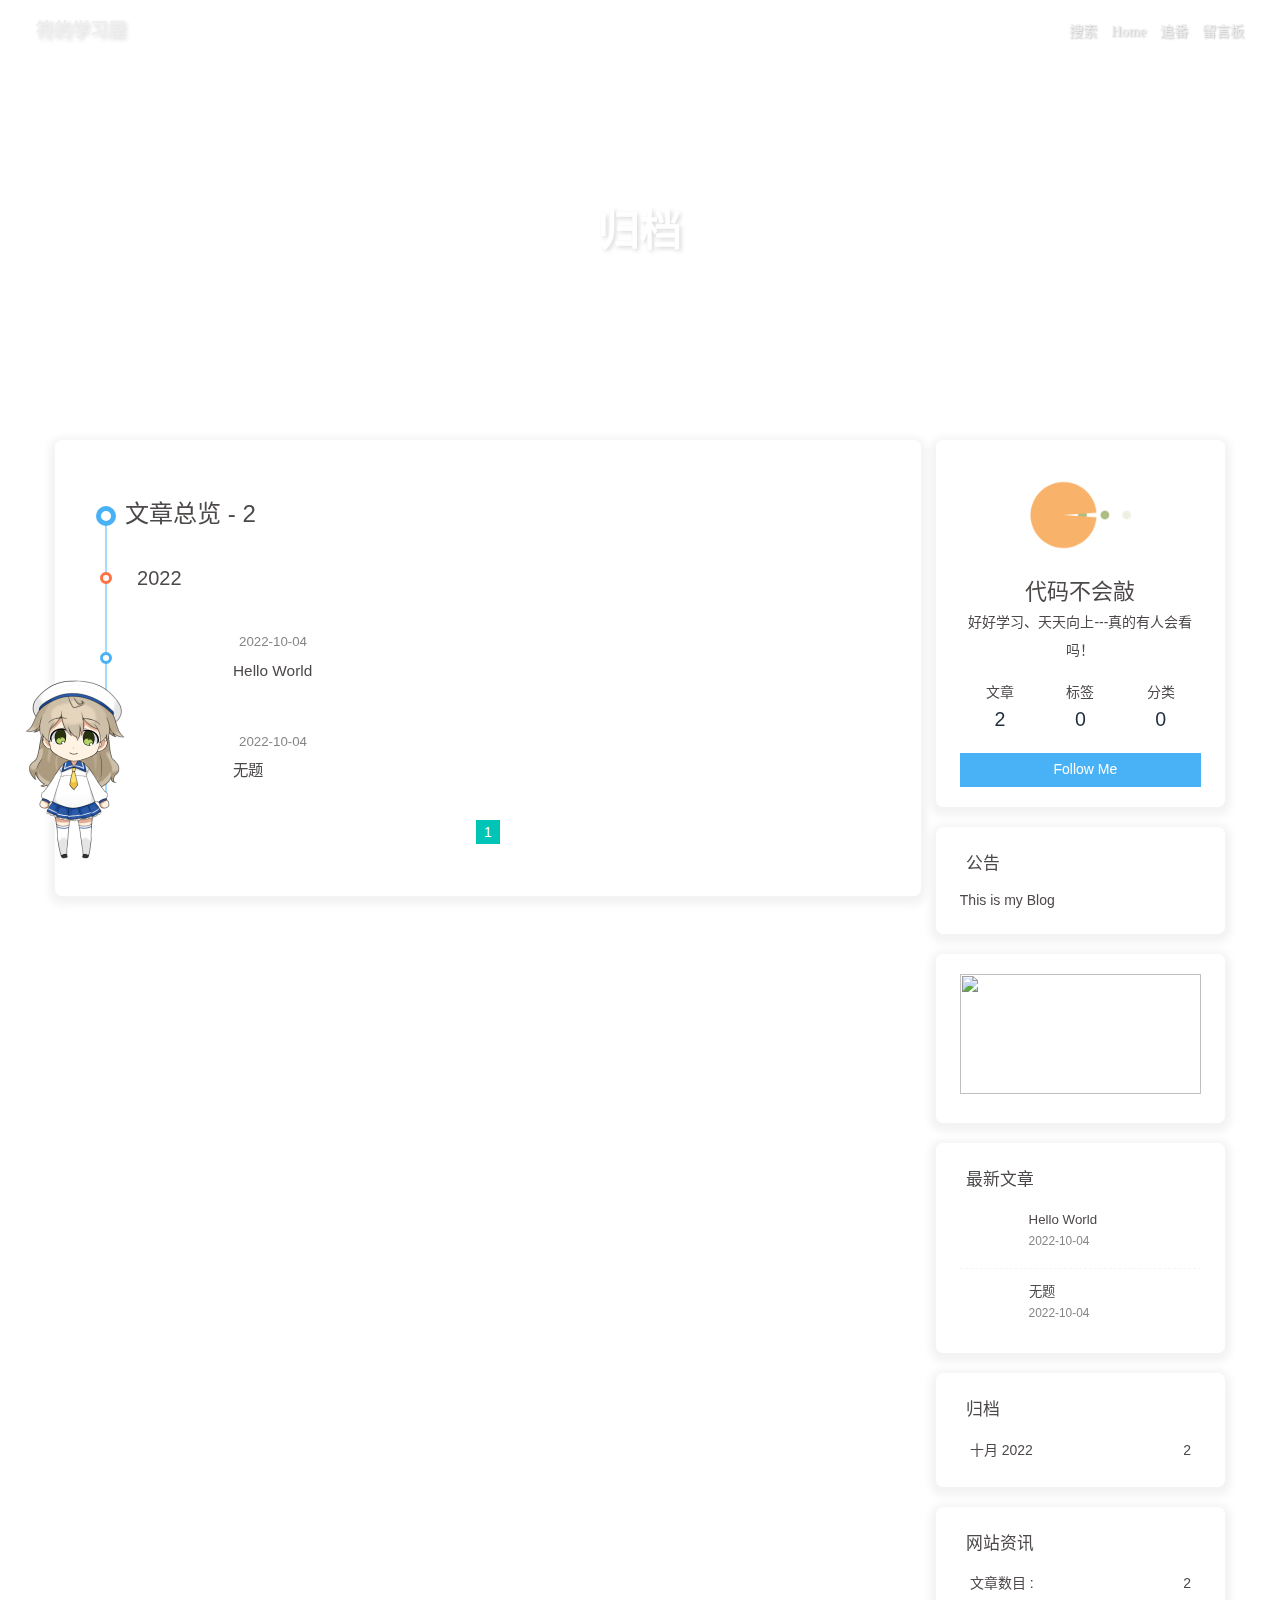
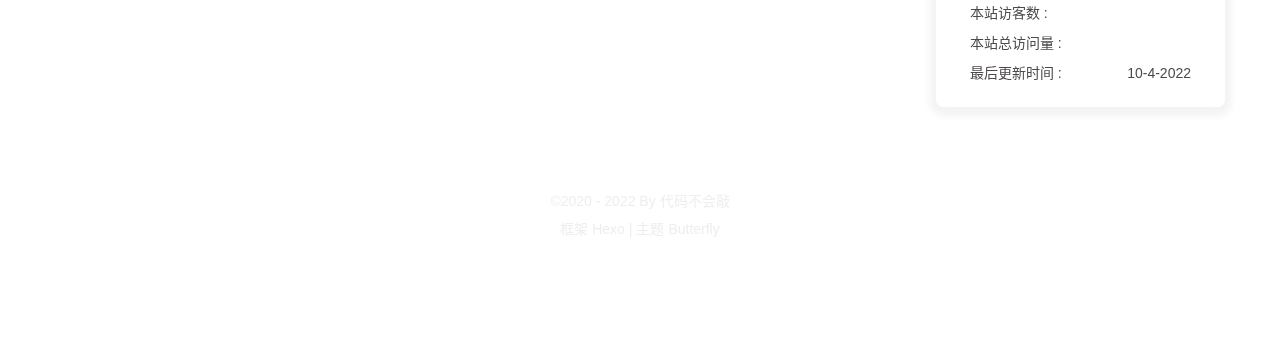
==== archives/index.html @ f59885c8 "提交 Updated By Github Actions" ====
<!DOCTYPE html><html lang="zh-CN" data-theme="light"><head><meta charset="UTF-8"><meta http-equiv="X-UA-Compatible" content="IE=edge"><meta name="viewport" content="width=device-width,initial-scale=1,maximum-scale=1,user-scalable=no"><title>归档 | 符的学习屋</title><meta name="keywords" content="代码不会敲,Blog,符的备份屋,博客,codenotKnock"><meta name="author" content="代码不会敲"><meta name="copyright" content="代码不会敲"><meta name="format-detection" content="telephone=no"><meta name="theme-color" content="#ffffff"><meta name="description" content="好好学习、天天向上---真的有人会看吗！"><meta property="og:type" content="website"><meta property="og:title" content="归档"><meta property="og:url" content="http://codenotknock.gitup.io/archives/index.html"><meta property="og:site_name" content="符的学习屋"><meta property="og:description" content="好好学习、天天向上---真的有人会看吗！"><meta property="og:locale" content="zh_CN"><meta property="og:image" content="https://i.loli.net/2021/02/24/5O1day2nriDzjSu.png"><meta property="article:author" content="代码不会敲"><meta property="article:tag" content="代码不会敲"><meta property="article:tag" content="Blog"><meta property="article:tag" content="符的备份屋"><meta property="article:tag" content="博客"><meta property="article:tag" content="codenotKnock"><meta name="twitter:card" content="summary"><meta name="twitter:image" content="https://i.loli.net/2021/02/24/5O1day2nriDzjSu.png"><link rel="shortcut icon" href="/img/favicon.png"><link rel="canonical" href="http://codenotknock.gitup.io/archives/"><link rel="preconnect" href="//cdn.jsdelivr.net"><link rel="preconnect" href="//busuanzi.ibruce.info"><link rel="manifest" href="/manifest.json"><meta name="msapplication-TileColor" content="#425aef"><link rel="apple-touch-icon" sizes="180x180" href="/img/siteicon/128.png"><link rel="icon" type="image/png" sizes="32x32" href="/img/siteicon/32.png"><link rel="icon" type="image/png" sizes="16x16" href="/img/siteicon/16.png"><link rel="mask-icon" href="/img/siteicon/128.png" color="#5bbad5"><link rel="stylesheet" href="/css/index.css"><link rel="stylesheet" href="https://cdn.jsdelivr.net/npm/@fortawesome/fontawesome-free/css/all.min.css" media="print" onload='this.media="all"'><link rel="stylesheet" href="https://cdn.jsdelivr.net/npm/@fancyapps/ui/dist/fancybox.min.css" media="print" onload='this.media="all"'><script>const GLOBAL_CONFIG = { 
  root: '/',
  algolia: undefined,
  localSearch: {"path":"/search.xml","preload":false,"languages":{"hits_empty":"找不到您查询的内容：${query}"}},
  translate: undefined,
  noticeOutdate: undefined,
  highlight: {"plugin":"highlighjs","highlightCopy":true,"highlightLang":true,"highlightHeightLimit":false},
  copy: {
    success: '复制成功',
    error: '复制错误',
    noSupport: '浏览器不支持'
  },
  relativeDate: {
    homepage: false,
    post: false
  },
  runtime: '',
  date_suffix: {
    just: '刚刚',
    min: '分钟前',
    hour: '小时前',
    day: '天前',
    month: '个月前'
  },
  copyright: undefined,
  lightbox: 'fancybox',
  Snackbar: undefined,
  source: {
    justifiedGallery: {
      js: 'https://cdn.jsdelivr.net/npm/flickr-justified-gallery/dist/fjGallery.min.js',
      css: 'https://cdn.jsdelivr.net/npm/flickr-justified-gallery/dist/fjGallery.min.css'
    }
  },
  isPhotoFigcaption: false,
  islazyload: false,
  isAnchor: false
}</script><script id="config-diff">var GLOBAL_CONFIG_SITE={title:"归档",isPost:!1,isHome:!1,isHighlightShrink:!1,isToc:!1,postUpdate:"2022-10-04 17:17:30"}</script><noscript><style>#nav{opacity:1}.justified-gallery img{opacity:1}#post-meta time,#recent-posts time{display:inline!important}</style></noscript><script>(win=>{
    win.saveToLocal = {
      set: function setWithExpiry(key, value, ttl) {
        if (ttl === 0) return
        const now = new Date()
        const expiryDay = ttl * 86400000
        const item = {
          value: value,
          expiry: now.getTime() + expiryDay,
        }
        localStorage.setItem(key, JSON.stringify(item))
      },

      get: function getWithExpiry(key) {
        const itemStr = localStorage.getItem(key)

        if (!itemStr) {
          return undefined
        }
        const item = JSON.parse(itemStr)
        const now = new Date()

        if (now.getTime() > item.expiry) {
          localStorage.removeItem(key)
          return undefined
        }
        return item.value
      }
    }
  
    win.getScript = url => new Promise((resolve, reject) => {
      const script = document.createElement('script')
      script.src = url
      script.async = true
      script.onerror = reject
      script.onload = script.onreadystatechange = function() {
        const loadState = this.readyState
        if (loadState && loadState !== 'loaded' && loadState !== 'complete') return
        script.onload = script.onreadystatechange = null
        resolve()
      }
      document.head.appendChild(script)
    })
  
      win.activateDarkMode = function () {
        document.documentElement.setAttribute('data-theme', 'dark')
        if (document.querySelector('meta[name="theme-color"]') !== null) {
          document.querySelector('meta[name="theme-color"]').setAttribute('content', '#0d0d0d')
        }
      }
      win.activateLightMode = function () {
        document.documentElement.setAttribute('data-theme', 'light')
        if (document.querySelector('meta[name="theme-color"]') !== null) {
          document.querySelector('meta[name="theme-color"]').setAttribute('content', '#ffffff')
        }
      }
      const t = saveToLocal.get('theme')
    
          if (t === 'dark') activateDarkMode()
          else if (t === 'light') activateLightMode()
        
      const asideStatus = saveToLocal.get('aside-status')
      if (asideStatus !== undefined) {
        if (asideStatus === 'hide') {
          document.documentElement.classList.add('hide-aside')
        } else {
          document.documentElement.classList.remove('hide-aside')
        }
      }
    
    const detectApple = () => {
      if(/iPad|iPhone|iPod|Macintosh/.test(navigator.userAgent)){
        document.documentElement.classList.add('apple')
      }
    }
    detectApple()
    })(window)</script><link rel="stylesheet" href="/css/custom.css" media="defer" onload='this.media="all"'><link rel="stylesheet" href="https://cdn.cbd.int/hexo-butterfly-clock-anzhiyu@1.1.6/lib/clock.min.css"><link rel="stylesheet" href="https://npm.elemecdn.com/anzhiyu-blog@2.0.4/css/runtime/runtime.min.css" media="print" onload='this.media="all"'><link rel="stylesheet" href="https://cdn.cbd.int/hexo-butterfly-wowjs/lib/animate.min.css" media="print" onload='this.media="screen"'><link rel="stylesheet" href="https://cdn.cbd.int/hexo-butterfly-tag-plugins-plus@latest/lib/assets/font-awesome-animation.min.css" media="defer" onload='this.media="all"'><link rel="stylesheet" href="https://cdn.cbd.int/hexo-butterfly-tag-plugins-plus@latest/lib/tag_plugins.css" media="defer" onload='this.media="all"'><script src="https://cdn.cbd.int/hexo-butterfly-tag-plugins-plus@latest/lib/assets/carousel-touch.js"></script><meta name="generator" content="Hexo 6.3.0"><link rel="alternate" href="/atom.xml" title="符的学习屋" type="application/atom+xml"></head><body><div id="web_bg"></div><div id="sidebar"><div id="menu-mask"></div><div id="sidebar-menus"><div class="avatar-img is-center"><img src="https://i.loli.net/2021/02/24/5O1day2nriDzjSu.png" onerror='onerror=null,src="/img/friend_404.gif"' alt="avatar"></div><div class="sidebar-site-data site-data is-center"><a href="/archives/"><div class="headline">文章</div><div class="length-num">2</div></a><a href="/tags/"><div class="headline">标签</div><div class="length-num">0</div></a><a href="/categories/"><div class="headline">分类</div><div class="length-num">0</div></a></div><hr><div class="menus_items"><div class="menus_item"><a class="site-page" href="/"><i class="fa-fw fas fa-home"></i> <span>Home</span></a></div><div class="menus_item"><a class="site-page" href="/bangumis/"><i class="fa-fw"></i> <span>追番</span></a></div><div class="menus_item"><a class="site-page" href="/comments/"><i class="fa-fw fas fa-envelope"></i> <span>留言板</span></a></div></div></div></div><div class="page" id="body-wrap"><header class="not-home-page" id="page-header"><nav id="nav"><span id="blog_name"><a id="site-name" href="/">符的学习屋</a></span><div id="menus"><div id="search-button"><a class="site-page social-icon search"><i class="fas fa-search fa-fw"></i> <span>搜索</span></a></div><div class="menus_items"><div class="menus_item"><a class="site-page" href="/"><i class="fa-fw fas fa-home"></i> <span>Home</span></a></div><div class="menus_item"><a class="site-page" href="/bangumis/"><i class="fa-fw"></i> <span>追番</span></a></div><div class="menus_item"><a class="site-page" href="/comments/"><i class="fa-fw fas fa-envelope"></i> <span>留言板</span></a></div></div><div id="toggle-menu"><a class="site-page"><i class="fas fa-bars fa-fw"></i></a></div></div></nav><div id="page-site-info"><h1 id="site-title">归档</h1></div></header><main class="layout" id="content-inner"><div id="archive"><div class="article-sort-title">文章总览 - 2</div><div class="article-sort"><div class="article-sort-item year">2022</div><div class="article-sort-item"><a class="article-sort-item-img" href="/posts/16107.html" title="Hello World"><img src="[data-uri]" alt="Hello World" onerror='this.onerror=null,this.src="/img/404.jpg"'></a><div class="article-sort-item-info"><div class="article-sort-item-time"><i class="far fa-calendar-alt"></i><time class="post-meta-date-created" datetime="2022-10-04T09:17:09.212Z" title="发表于 2022-10-04 17:17:09">2022-10-04</time></div><a class="article-sort-item-title" href="/posts/16107.html" title="Hello World">Hello World</a></div></div><div class="article-sort-item"><a class="article-sort-item-img" href="/posts/0.html" title="无题"><img src="[data-uri]" alt="无题" onerror='this.onerror=null,this.src="/img/404.jpg"'></a><div class="article-sort-item-info"><div class="article-sort-item-time"><i class="far fa-calendar-alt"></i><time class="post-meta-date-created" datetime="2022-10-04T09:17:09.212Z" title="发表于 2022-10-04 17:17:09">2022-10-04</time></div><a class="article-sort-item-title" href="/posts/0.html" title="无题">无题</a></div></div></div><nav id="pagination"><div class="pagination"><span class="page-number current">1</span></div></nav></div><div class="aside-content" id="aside-content"><div class="card-widget card-info"><div class="is-center"><div class="avatar-img"><img src="https://i.loli.net/2021/02/24/5O1day2nriDzjSu.png" onerror='this.onerror=null,this.src="/img/friend_404.gif"' alt="avatar"></div><div class="author-info__name">代码不会敲</div><div class="author-info__description">好好学习、天天向上---真的有人会看吗！</div></div><div class="card-info-data site-data is-center"><a href="/archives/"><div class="headline">文章</div><div class="length-num">2</div></a><a href="/tags/"><div class="headline">标签</div><div class="length-num">0</div></a><a href="/categories/"><div class="headline">分类</div><div class="length-num">0</div></a></div><a id="card-info-btn" target="_blank" rel="noopener" href="https://github.com/xxxxxx"><i class="fab fa-github"></i><span>Follow Me</span></a></div><div class="card-widget card-announcement"><div class="item-headline"><i class="fas fa-bullhorn fa-shake"></i><span>公告</span></div><div class="announcement_content">This is my Blog</div></div><div class="sticky_layout"><div class="card-widget card-recent-post"><div class="item-headline"><i class="fas fa-history"></i><span>最新文章</span></div><div class="aside-list"><div class="aside-list-item"><a class="thumbnail" href="/posts/16107.html" title="Hello World"><img src="[data-uri]" onerror='this.onerror=null,this.src="/img/404.jpg"' alt="Hello World"></a><div class="content"><a class="title" href="/posts/16107.html" title="Hello World">Hello World</a><time datetime="2022-10-04T09:17:09.212Z" title="发表于 2022-10-04 17:17:09">2022-10-04</time></div></div><div class="aside-list-item"><a class="thumbnail" href="/posts/0.html" title="无题"><img src="[data-uri]" onerror='this.onerror=null,this.src="/img/404.jpg"' alt="无题"></a><div class="content"><a class="title" href="/posts/0.html" title="无题">无题</a><time datetime="2022-10-04T09:17:09.212Z" title="发表于 2022-10-04 17:17:09">2022-10-04</time></div></div></div></div><div class="card-widget card-archives"><div class="item-headline"><i class="fas fa-archive"></i><span>归档</span></div><ul class="card-archive-list"><li class="card-archive-list-item"><a class="card-archive-list-link" href="/archives/2022/10/"><span class="card-archive-list-date">十月 2022</span><span class="card-archive-list-count">2</span></a></li></ul></div><div class="card-widget card-webinfo"><div class="item-headline"><i class="fas fa-chart-line"></i><span>网站资讯</span></div><div class="webinfo"><div class="webinfo-item"><div class="item-name">文章数目 :</div><div class="item-count">2</div></div><div class="webinfo-item"><div class="item-name">本站访客数 :</div><div class="item-count" id="busuanzi_value_site_uv"><i class="fa-solid fa-spinner fa-spin"></i></div></div><div class="webinfo-item"><div class="item-name">本站总访问量 :</div><div class="item-count" id="busuanzi_value_site_pv"><i class="fa-solid fa-spinner fa-spin"></i></div></div><div class="webinfo-item"><div class="item-name">最后更新时间 :</div><div class="item-count" id="last-push-date" data-lastpushdate="2022-10-04T09:17:30.891Z"><i class="fa-solid fa-spinner fa-spin"></i></div></div></div></div></div></div></main><footer id="footer"><div id="footer-wrap"><div class="copyright">&copy;2020 - 2022 By 代码不会敲</div><div class="framework-info"><span>框架</span> <a target="_blank" rel="noopener" href="https://hexo.io">Hexo</a><span class="footer-separator">|</span><span>主题</span> <a target="_blank" rel="noopener" href="https://github.com/jerryc127/hexo-theme-butterfly">Butterfly</a></div></div></footer></div><div id="rightside"><div id="rightside-config-hide"><button id="darkmode" type="button" title="浅色和深色模式转换"><i class="fas fa-adjust"></i></button><button id="hide-aside-btn" type="button" title="单栏和双栏切换"><i class="fas fa-arrows-alt-h"></i></button></div><div id="rightside-config-show"><button id="rightside_config" type="button" title="设置"><i class="fas fa-cog fa-spin"></i></button><button id="go-up" type="button" title="回到顶部"><i class="fas fa-arrow-up"></i></button></div></div><div id="local-search"><div class="search-dialog"><nav class="search-nav"><span class="search-dialog-title">搜索</span><span id="loading-status"></span><button class="search-close-button"><i class="fas fa-times"></i></button></nav><div class="is-center" id="loading-database"><i class="fas fa-spinner fa-pulse"></i> <span>数据库加载中</span></div><div class="search-wrap"><div id="local-search-input"><div class="local-search-box"><input class="local-search-box--input" placeholder="搜索文章" type="text"></div></div><hr><div id="local-search-results"></div></div></div><div id="search-mask"></div></div><div><script src="/js/utils.js"></script><script src="/js/main.js"></script><script src="https://cdn.jsdelivr.net/npm/@fancyapps/ui/dist/fancybox.umd.min.js"></script><script src="/js/search/local-search.js"></script><div class="js-pjax"></div><div class="aplayer no-destroy" data-id="1708664797" data-server="tencent" data-type="playlist" data-order="list" data-fixed="true" data-preload="auto" data-autoplay="false" data-mutex="true"></div><link rel="stylesheet" href="https://cdn.jsdelivr.net/npm/aplayer/dist/APlayer.min.css" media="print" onload='this.media="all"'><script src="https://cdn.jsdelivr.net/npm/aplayer/dist/APlayer.min.js"></script><script src="https://cdn.jsdelivr.net/npm/butterfly-extsrc/metingjs/dist/Meting.min.js"></script><div class="app-refresh" id="app-refresh" style="position:fixed;top:-2.2rem;left:0;right:0;z-index:99999;padding:0 1rem;font-size:15px;height:2.2rem;transition:all .3s ease"><div class="app-refresh-wrap" style="display:flex;color:#fff;height:100%;align-items:center;justify-content:center"><label>✨ 有新文章啦！ 👉</label><a href="javascript:void(0)" onclick="location.reload()"><span style="color:#fff;text-decoration:underline;cursor:pointer">🍗点击食用🍔</span></a></div></div><script>if ('serviceWorker' in navigator) {
if (navigator.serviceWorker.controller) {
navigator.serviceWorker.addEventListener('controllerchange', function() {
showNotification()
})
}
window.addEventListener('load', function() {
navigator.serviceWorker.register('/sw.js')
})
}
function showNotification() {
if (GLOBAL_CONFIG.Snackbar) {
var snackbarBg =
document.documentElement.getAttribute('data-theme') === 'light' ?
GLOBAL_CONFIG.Snackbar.bgLight :
GLOBAL_CONFIG.Snackbar.bgDark
var snackbarPos = GLOBAL_CONFIG.Snackbar.position
Snackbar.show({
text: '✨ 有新文章啦！ 👉',
backgroundColor: snackbarBg,
duration: 500000,
pos: snackbarPos,
actionText: '🍗点击食用🍔',
actionTextColor: '#fff',
onActionClick: function(e) {
location.reload()
},
})
} else {
var showBg =
document.documentElement.getAttribute('data-theme') === 'light' ?
'#425aef' :
'#1f1f1f'
var cssText = `top: 0; background: ${showBg};`
document.getElementById('app-refresh').style.cssText = cssText
}
}</script><script async data-pjax src="//busuanzi.ibruce.info/busuanzi/2.3/busuanzi.pure.mini.js"></script></div><script data-pjax>function butterfly_clock_anzhiyu_injector_config(){var e=document.getElementsByClassName("sticky_layout")[0];console.log("已挂载butterfly_clock_anzhiyu"),e&&e.insertAdjacentHTML("afterbegin",'<div class="card-widget card-clock"><div class="card-glass"><div class="card-background"><div class="card-content"><div id="hexo_electric_clock"><img class="entered loading" id="card-clock-loading" src="https://cdn.cbd.int/hexo-butterfly-clock-anzhiyu@1.1.6/lib/loading.gif" style="height: 120px; width: 100%;" data-ll-status="loading"/></div></div></div></div></div>')}for(var elist="null".split(","),cpage=location.pathname,epage="all",qweather_key="b16a1fa0e63c46a4b8f28abfb06ae3fe",gaud_map_key="e2b04289e870b005374ee030148d64fd&s=rsv3",baidu_ak_key="undefined",flag=0,clock_rectangle="112.6534116,27.96920845",clock_default_rectangle_enable="true",i=0;i<elist.length;i++)cpage.includes(elist[i])&&flag++;"all"===epage&&0==flag?butterfly_clock_anzhiyu_injector_config():epage===cpage&&butterfly_clock_anzhiyu_injector_config()</script><script src="https://widget.qweather.net/simple/static/js/he-simple-common.js?v=2.0"></script><script data-pjax src="https://cdn.cbd.int/hexo-butterfly-clock-anzhiyu@1.1.6/lib/clock.min.js"></script><script data-pjax>function butterfly_footer_beautify_injector_config(){var t=document.getElementById("footer-wrap");console.log("已挂载butterfly_footer_beautify"),t.insertAdjacentHTML("beforeend",'<div id="workboard"></div><p id="ghbdages"><a class="github-badge" target="_blank" href="https://hexo.io/" style="margin-inline:5px" data-title="博客框架为Hexo_v5.4.0" title=""><img src="https://img.shields.io/badge/Frame-Hexo-blue?style=flat&amp;logo=hexo" alt=""/></a><a class="github-badge" target="_blank" href="https://butterfly.js.org/" style="margin-inline:5px" data-title="主题版本Butterfly_v4.2.2" title=""><img src="https://img.shields.io/badge/Theme-Butterfly-6513df?style=flat&amp;logo=bitdefender" alt=""/></a><a class="github-badge" target="_blank" href="https://www.jsdelivr.com/" style="margin-inline:5px" data-title="本站使用JsDelivr为静态资源提供CDN加速" title=""><img src="https://img.shields.io/badge/CDN-jsDelivr-orange?style=flat&amp;logo=jsDelivr" alt=""/></a><a class="github-badge" target="_blank" href="https://beian.miit.gov.cn/#/Integrated/index" style="margin-inline:5px" data-title="本站已在湘进行备案" title=""><img src="https://img.shields.io/badge/湘ICP备-2022004213号-e1d492?style=flat&amp;logo=[data-uri]" alt=""/></a><a class="github-badge" target="_blank" href="https://github.com/" style="margin-inline:5px" data-title="本站项目由Github托管" title=""><img src="https://img.shields.io/badge/Source-Github-d021d6?style=flat&amp;logo=GitHub" alt=""/></a><a class="github-badge" target="_blank" href="http://creativecommons.org/licenses/by-nc-sa/4.0/" style="margin-inline:5px" data-title="本站采用知识共享署名-非商业性使用-相同方式共享4.0国际许可协议进行许可" title=""><img src="https://img.shields.io/badge/Copyright-BY--NC--SA%204.0-d42328?style=flat&amp;logo=Claris" alt=""/></a></p>')}for(var elist="null".split(","),cpage=location.pathname,epage="all",flag=0,i=0;i<elist.length;i++)cpage.includes(elist[i])&&flag++;"all"===epage&&0==flag?butterfly_footer_beautify_injector_config():epage===cpage&&butterfly_footer_beautify_injector_config()</script><script async src="https://npm.elemecdn.com/anzhiyu-blog@2.0.4/js/runtime/runtime.min.js"></script><div class="js-pjax"><script async>for(var arr=document.getElementsByClassName("recent-post-item"),i=0;i<arr.length;i++)arr[i].classList.add("wow"),arr[i].classList.add("animate__zoomIn"),arr[i].setAttribute("data-wow-duration","1.5s"),arr[i].setAttribute("data-wow-delay","200ms"),arr[i].setAttribute("data-wow-offset","30"),arr[i].setAttribute("data-wow-iteration","1")</script><script async>for(var arr=document.getElementsByClassName("card-widget"),i=0;i<arr.length;i++)arr[i].classList.add("wow"),arr[i].classList.add("animate__zoomIn"),arr[i].setAttribute("data-wow-duration",""),arr[i].setAttribute("data-wow-delay","200ms"),arr[i].setAttribute("data-wow-offset",""),arr[i].setAttribute("data-wow-iteration","")</script><script async>for(var arr=document.getElementsByClassName("flink-list-card"),i=0;i<arr.length;i++)arr[i].classList.add("wow"),arr[i].classList.add("animate__flipInY"),arr[i].setAttribute("data-wow-duration","3s"),arr[i].setAttribute("data-wow-delay",""),arr[i].setAttribute("data-wow-offset",""),arr[i].setAttribute("data-wow-iteration","")</script><script async>for(var arr=document.getElementsByClassName("flink-list-card"),i=0;i<arr.length;i++)arr[i].classList.add("wow"),arr[i].classList.add("animate__animated"),arr[i].setAttribute("data-wow-duration","3s"),arr[i].setAttribute("data-wow-delay",""),arr[i].setAttribute("data-wow-offset",""),arr[i].setAttribute("data-wow-iteration","")</script><script async>for(var arr=document.getElementsByClassName("article-sort-item"),i=0;i<arr.length;i++)arr[i].classList.add("wow"),arr[i].classList.add("animate__slideInRight"),arr[i].setAttribute("data-wow-duration","1.5s"),arr[i].setAttribute("data-wow-delay",""),arr[i].setAttribute("data-wow-offset",""),arr[i].setAttribute("data-wow-iteration","")</script><script async>for(var arr=document.getElementsByClassName("site-card"),i=0;i<arr.length;i++)arr[i].classList.add("wow"),arr[i].classList.add("animate__flipInY"),arr[i].setAttribute("data-wow-duration","3s"),arr[i].setAttribute("data-wow-delay",""),arr[i].setAttribute("data-wow-offset",""),arr[i].setAttribute("data-wow-iteration","")</script><script async>for(var arr=document.getElementsByClassName("site-card"),i=0;i<arr.length;i++)arr[i].classList.add("wow"),arr[i].classList.add("animate__animated"),arr[i].setAttribute("data-wow-duration","3s"),arr[i].setAttribute("data-wow-delay",""),arr[i].setAttribute("data-wow-offset",""),arr[i].setAttribute("data-wow-iteration","")</script></div><script defer src="https://cdn.cbd.int/hexo-butterfly-wowjs/lib/wow.min.js"></script><script defer src="https://cdn.cbd.int/hexo-butterfly-wowjs/lib/wow_init.js"></script><script async src="/js/ali_font.js"></script><script src="/live2dw/lib/L2Dwidget.min.js?094cbace49a39548bed64abff5988b05"></script><script>L2Dwidget.init({tagMode:!1,debug:!1,model:{jsonPath:"/live2dw/assets/koharu.model.json"},display:{position:"left",width:150,height:300},mobile:{show:!1},log:!1,pluginJsPath:"lib/",pluginModelPath:"assets/",pluginRootPath:"live2dw/"})</script></body></html>
---- css/custom.css ----
@font-face{font-family:ZhuZiAYuanJWD;src:url(https://npm.elemecdn.com/anzhiyu-blog@1.1.6/fonts/ZhuZiAWan.woff2);font-display:swap;font-weight:lighter}div#menus{font-family:ZhuZiAYuanJWD}h1#site-title{font-family:ZhuZiAYuanJWD;font-size:3em!important}a.article-title,a.blog-slider__title,a.categoryBar-list-link,h1.post-title{font-family:ZhuZiAYuanJWD}.iconfont{font-family:iconfont!important;font-size:3em;font-style:normal;-webkit-font-smoothing:antialiased;-moz-osx-font-smoothing:grayscale}svg.icon{width:1em;height:1em;vertical-align:-.15em;fill:currentColor;overflow:hidden}.icon-zhongbiao::before{color:#f7c768}#article-container .bangumi-tab.bangumi-active{background:var(--anzhiyu-theme);color:var(--anzhiyu-ahoverbg);border-radius:10px}a.bangumi-tab:hover{text-decoration:none!important}.bangumi-button:hover{background:var(--anzhiyu-theme)!important;border-radius:10px!important;color:var(--anzhiyu-ahoverbg)!important}a.bangumi-button.bangumi-nextpage:hover{text-decoration:none!important}.bangumi-button{padding:5px 10px!important}a.bangumi-tab{padding:5px 10px!important}svg.icon.faa-tada{font-size:1.1em}.bangumi-info-item{border-right:1px solid #f2b94b}.bangumi-info-item span{color:#f2b94b}.bangumi-info-item em{color:#f2b94b}#uploadSource>svg{width:1.19em;height:1.5em}#page-header:not(.not-top-img):before{background-color:transparent!important}#recent-posts>.recent-post-item{background:rgba(255,255,255,.9)}#aside-content .card-widget{background:rgba(255,255,255,.9)}div#post{background:rgba(255,255,255,.9)}div#page{background:rgba(255,255,255,.9)}div#archive{background:rgba(255,255,255,.9)}div#tag{background:rgba(255,255,255,.9)}div#category{background:rgba(255,255,255,.9)}[data-theme=dark] #recent-posts>.recent-post-item{background:#121212}[data-theme=dark] .card-widget{background:#121212!important}[data-theme=dark] div#post{background:#121212!important}[data-theme=dark] div#tag{background:#121212!important}[data-theme=dark] div#archive{background:#121212!important}[data-theme=dark] div#page{background:#121212!important}[data-theme=dark] div#category{background:#121212!important}[data-theme=dark] div#category{background:0 0!important}#footer{background:0 0!important}#page-header{background:0 0!important}#rightside>div>button{border-radius:5px}::-webkit-scrollbar{width:10px;height:10px}::-webkit-scrollbar-thumb{background-color:#425aef;border-radius:2em}::-webkit-scrollbar-corner{background-color:transparent}::-moz-selection{color:#fff;background-color:#425aef}.aplayer.aplayer-fixed.aplayer-narrow .aplayer-body{left:-66px!important;transition:all .3s}.aplayer.aplayer-fixed.aplayer-narrow .aplayer-body:hover{left:0!important;transition:all .3s}.aplayer.aplayer-fixed{z-index:999999!important}.vwrap{box-shadow:2px 2px 5px #bbb;background:rgba(255,255,255,.3);border-radius:8px;padding:30px;margin:30px 0 30px 0}.vcard{box-shadow:2px 2px 5px #bbb;background:rgba(255,255,255,.3);border-radius:8px;padding:30px;margin:30px 0 0 0}body{cursor:url(/img/x1.cur),auto}[type=button]:not(:disabled),[type=reset]:not(:disabled),[type=submit]:not(:disabled),a,button:not(:disabled){cursor:url(/img/x2.cur),auto!important}#article-container a:hover{text-decoration:none!important}#article-container #hpp_talk p img{display:inline}#error-wrap{position:absolute;top:40%;right:0;left:0;margin:0 auto;padding:0 1rem;max-width:1000px;transform:translate(0,-50%)}#error-wrap .error-content{display:flex;flex-direction:row;justify-content:center;align-items:center;margin:0 1rem;height:18rem;border-radius:8px;background:var(--card-bg);box-shadow:var(--card-box-shadow);transition:all .3s}#error-wrap .error-content .error-img{box-flex:1;flex:1;height:100%;border-top-left-radius:8px;border-bottom-left-radius:8px;background-color:#425aef;background-position:center;background-size:cover}#error-wrap .error-content .error-info{box-flex:1;flex:1;padding:.5rem;text-align:center;font-size:14px;font-family:Titillium Web,'PingFang SC','Hiragino Sans GB','Microsoft JhengHei','Microsoft YaHei',sans-serif}#error-wrap .error-content .error-info .error_title{margin-top:-4rem;font-size:9em}#error-wrap .error-content .error-info .error_subtitle{margin-top:-3.5rem;word-break:break-word;font-size:1.6em}#error-wrap .error-content .error-info a{display:inline-block;margin-top:.5rem;padding:.3rem 1.5rem;background:var(--btn-bg);color:var(--btn-color)}#body-wrap.error .aside-list{display:flex;flex-direction:row;flex-wrap:nowrap;bottom:0;position:absolute;padding:1rem;width:100%;overflow:scroll}#body-wrap.error .aside-list .aside-list-group{display:flex;flex-direction:row;flex-wrap:nowrap;max-width:1200px;margin:0 auto}#body-wrap.error .aside-list .aside-list-item{padding:.5rem}#body-wrap.error .aside-list .aside-list-item img{width:100%;object-fit:cover;border-radius:12px}#body-wrap.error .aside-list .aside-list-item .thumbnail{overflow:hidden;width:230px;height:143px;background:var(--heo-card-bg);display:flex}#body-wrap.error .aside-list .aside-list-item .content .title{-webkit-line-clamp:2;overflow:hidden;display:-webkit-box;-webkit-box-orient:vertical;line-height:1.5;justify-content:center;align-items:flex-end;align-content:center;padding-top:.5rem;color:#fff}#body-wrap.error .aside-list .aside-list-item .content time{display:none}#article-container figure.highlight{border-radius:10px}
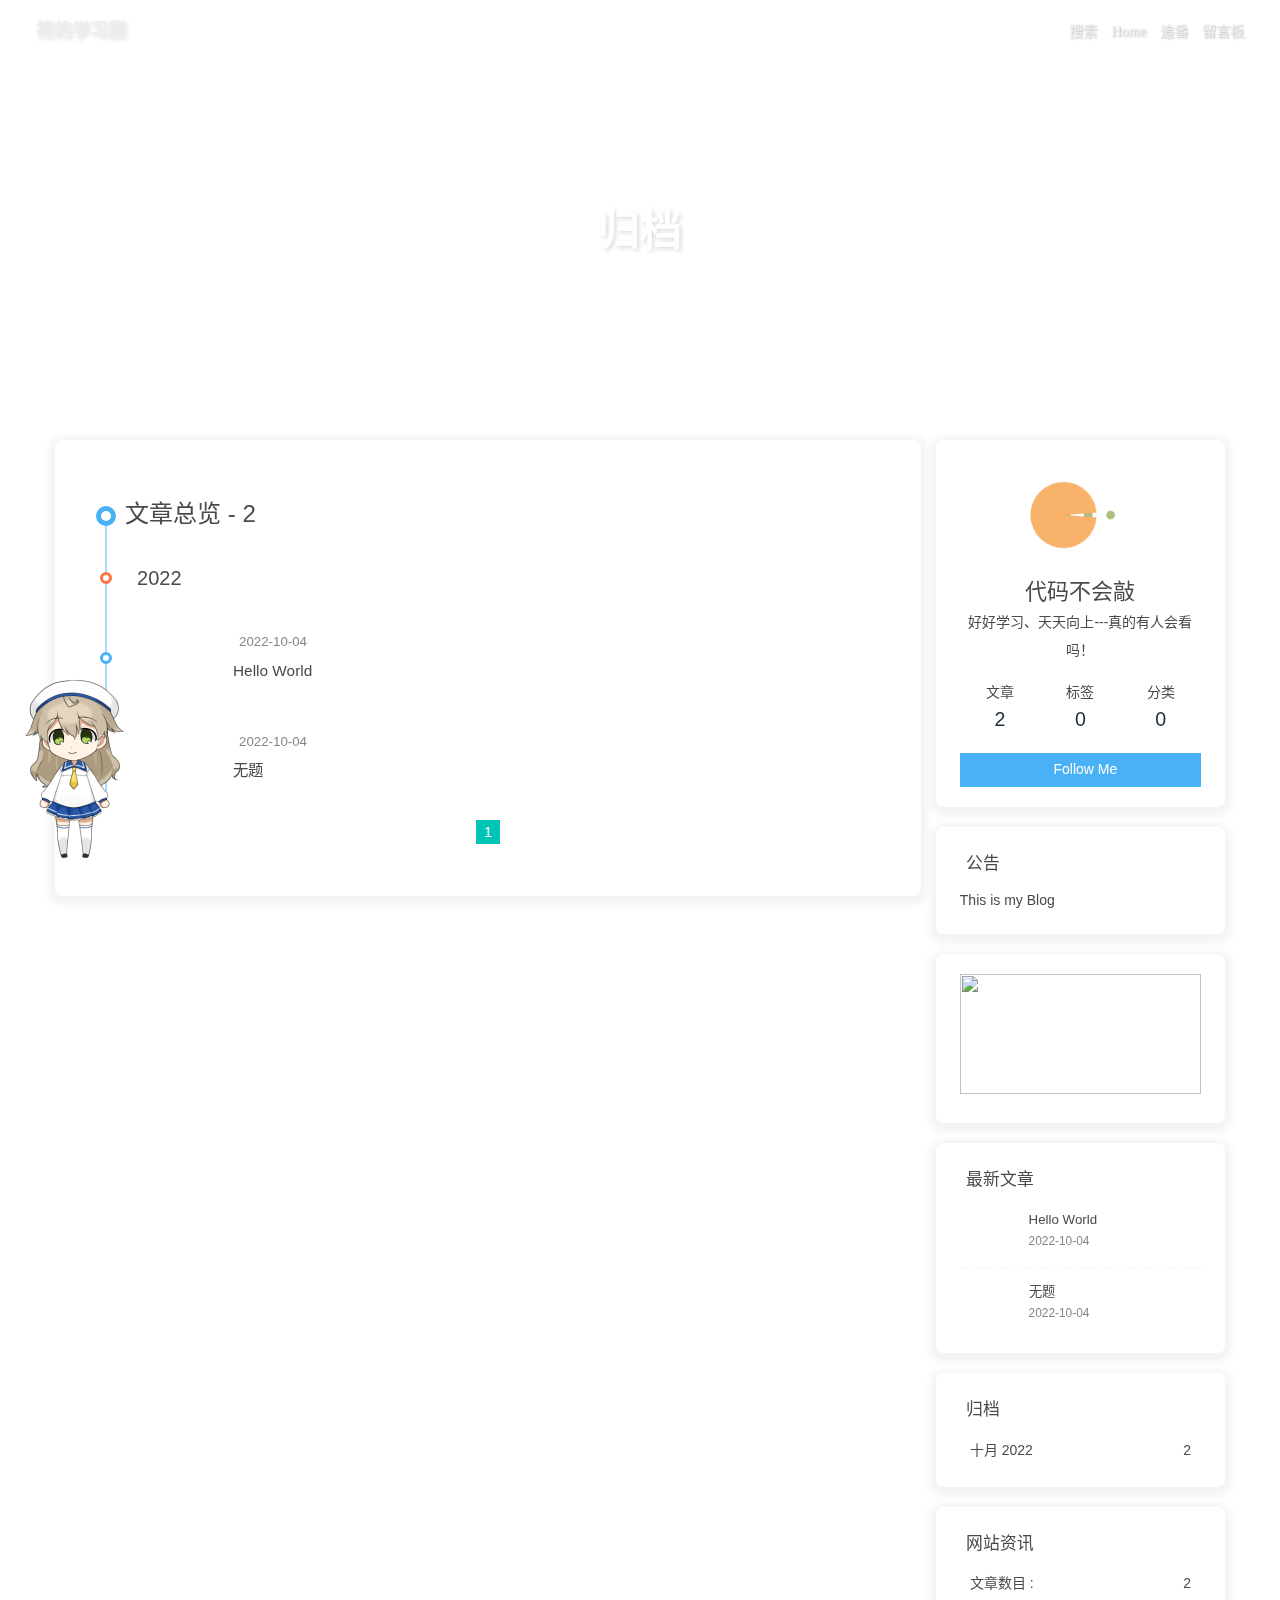
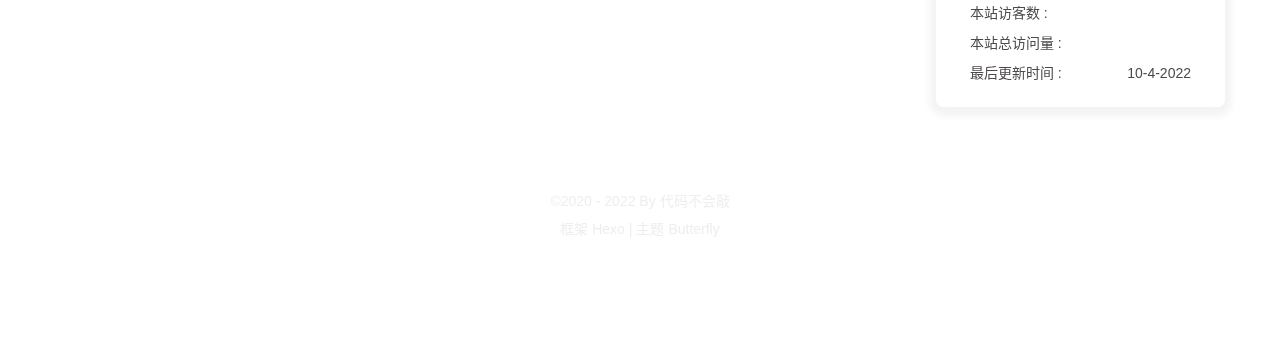
==== commit 002d405c: "test Updated By Github Actions" ====
--- a/archives/index.html
+++ b/archives/index.html
@@ -34,7 +34,7 @@
   isPhotoFigcaption: false,
   islazyload: false,
   isAnchor: false
-}</script><script id="config-diff">var GLOBAL_CONFIG_SITE={title:"归档",isPost:!1,isHome:!1,isHighlightShrink:!1,isToc:!1,postUpdate:"2022-10-04 17:17:30"}</script><noscript><style>#nav{opacity:1}.justified-gallery img{opacity:1}#post-meta time,#recent-posts time{display:inline!important}</style></noscript><script>(win=>{
+}</script><script id="config-diff">var GLOBAL_CONFIG_SITE={title:"归档",isPost:!1,isHome:!1,isHighlightShrink:!1,isToc:!1,postUpdate:"2022-10-04 17:24:50"}</script><noscript><style>#nav{opacity:1}.justified-gallery img{opacity:1}#post-meta time,#recent-posts time{display:inline!important}</style></noscript><script>(win=>{
     win.saveToLocal = {
       set: function setWithExpiry(key, value, ttl) {
         if (ttl === 0) return
@@ -110,7 +110,7 @@
       }
     }
     detectApple()
-    })(window)</script><link rel="stylesheet" href="/css/custom.css" media="defer" onload='this.media="all"'><link rel="stylesheet" href="https://cdn.cbd.int/hexo-butterfly-clock-anzhiyu@1.1.6/lib/clock.min.css"><link rel="stylesheet" href="https://npm.elemecdn.com/anzhiyu-blog@2.0.4/css/runtime/runtime.min.css" media="print" onload='this.media="all"'><link rel="stylesheet" href="https://cdn.cbd.int/hexo-butterfly-wowjs/lib/animate.min.css" media="print" onload='this.media="screen"'><link rel="stylesheet" href="https://cdn.cbd.int/hexo-butterfly-tag-plugins-plus@latest/lib/assets/font-awesome-animation.min.css" media="defer" onload='this.media="all"'><link rel="stylesheet" href="https://cdn.cbd.int/hexo-butterfly-tag-plugins-plus@latest/lib/tag_plugins.css" media="defer" onload='this.media="all"'><script src="https://cdn.cbd.int/hexo-butterfly-tag-plugins-plus@latest/lib/assets/carousel-touch.js"></script><meta name="generator" content="Hexo 6.3.0"><link rel="alternate" href="/atom.xml" title="符的学习屋" type="application/atom+xml"></head><body><div id="web_bg"></div><div id="sidebar"><div id="menu-mask"></div><div id="sidebar-menus"><div class="avatar-img is-center"><img src="https://i.loli.net/2021/02/24/5O1day2nriDzjSu.png" onerror='onerror=null,src="/img/friend_404.gif"' alt="avatar"></div><div class="sidebar-site-data site-data is-center"><a href="/archives/"><div class="headline">文章</div><div class="length-num">2</div></a><a href="/tags/"><div class="headline">标签</div><div class="length-num">0</div></a><a href="/categories/"><div class="headline">分类</div><div class="length-num">0</div></a></div><hr><div class="menus_items"><div class="menus_item"><a class="site-page" href="/"><i class="fa-fw fas fa-home"></i> <span>Home</span></a></div><div class="menus_item"><a class="site-page" href="/bangumis/"><i class="fa-fw"></i> <span>追番</span></a></div><div class="menus_item"><a class="site-page" href="/comments/"><i class="fa-fw fas fa-envelope"></i> <span>留言板</span></a></div></div></div></div><div class="page" id="body-wrap"><header class="not-home-page" id="page-header"><nav id="nav"><span id="blog_name"><a id="site-name" href="/">符的学习屋</a></span><div id="menus"><div id="search-button"><a class="site-page social-icon search"><i class="fas fa-search fa-fw"></i> <span>搜索</span></a></div><div class="menus_items"><div class="menus_item"><a class="site-page" href="/"><i class="fa-fw fas fa-home"></i> <span>Home</span></a></div><div class="menus_item"><a class="site-page" href="/bangumis/"><i class="fa-fw"></i> <span>追番</span></a></div><div class="menus_item"><a class="site-page" href="/comments/"><i class="fa-fw fas fa-envelope"></i> <span>留言板</span></a></div></div><div id="toggle-menu"><a class="site-page"><i class="fas fa-bars fa-fw"></i></a></div></div></nav><div id="page-site-info"><h1 id="site-title">归档</h1></div></header><main class="layout" id="content-inner"><div id="archive"><div class="article-sort-title">文章总览 - 2</div><div class="article-sort"><div class="article-sort-item year">2022</div><div class="article-sort-item"><a class="article-sort-item-img" href="/posts/16107.html" title="Hello World"><img src="[data-uri]" alt="Hello World" onerror='this.onerror=null,this.src="/img/404.jpg"'></a><div class="article-sort-item-info"><div class="article-sort-item-time"><i class="far fa-calendar-alt"></i><time class="post-meta-date-created" datetime="2022-10-04T09:17:09.212Z" title="发表于 2022-10-04 17:17:09">2022-10-04</time></div><a class="article-sort-item-title" href="/posts/16107.html" title="Hello World">Hello World</a></div></div><div class="article-sort-item"><a class="article-sort-item-img" href="/posts/0.html" title="无题"><img src="[data-uri]" alt="无题" onerror='this.onerror=null,this.src="/img/404.jpg"'></a><div class="article-sort-item-info"><div class="article-sort-item-time"><i class="far fa-calendar-alt"></i><time class="post-meta-date-created" datetime="2022-10-04T09:17:09.212Z" title="发表于 2022-10-04 17:17:09">2022-10-04</time></div><a class="article-sort-item-title" href="/posts/0.html" title="无题">无题</a></div></div></div><nav id="pagination"><div class="pagination"><span class="page-number current">1</span></div></nav></div><div class="aside-content" id="aside-content"><div class="card-widget card-info"><div class="is-center"><div class="avatar-img"><img src="https://i.loli.net/2021/02/24/5O1day2nriDzjSu.png" onerror='this.onerror=null,this.src="/img/friend_404.gif"' alt="avatar"></div><div class="author-info__name">代码不会敲</div><div class="author-info__description">好好学习、天天向上---真的有人会看吗！</div></div><div class="card-info-data site-data is-center"><a href="/archives/"><div class="headline">文章</div><div class="length-num">2</div></a><a href="/tags/"><div class="headline">标签</div><div class="length-num">0</div></a><a href="/categories/"><div class="headline">分类</div><div class="length-num">0</div></a></div><a id="card-info-btn" target="_blank" rel="noopener" href="https://github.com/xxxxxx"><i class="fab fa-github"></i><span>Follow Me</span></a></div><div class="card-widget card-announcement"><div class="item-headline"><i class="fas fa-bullhorn fa-shake"></i><span>公告</span></div><div class="announcement_content">This is my Blog</div></div><div class="sticky_layout"><div class="card-widget card-recent-post"><div class="item-headline"><i class="fas fa-history"></i><span>最新文章</span></div><div class="aside-list"><div class="aside-list-item"><a class="thumbnail" href="/posts/16107.html" title="Hello World"><img src="[data-uri]" onerror='this.onerror=null,this.src="/img/404.jpg"' alt="Hello World"></a><div class="content"><a class="title" href="/posts/16107.html" title="Hello World">Hello World</a><time datetime="2022-10-04T09:17:09.212Z" title="发表于 2022-10-04 17:17:09">2022-10-04</time></div></div><div class="aside-list-item"><a class="thumbnail" href="/posts/0.html" title="无题"><img src="[data-uri]" onerror='this.onerror=null,this.src="/img/404.jpg"' alt="无题"></a><div class="content"><a class="title" href="/posts/0.html" title="无题">无题</a><time datetime="2022-10-04T09:17:09.212Z" title="发表于 2022-10-04 17:17:09">2022-10-04</time></div></div></div></div><div class="card-widget card-archives"><div class="item-headline"><i class="fas fa-archive"></i><span>归档</span></div><ul class="card-archive-list"><li class="card-archive-list-item"><a class="card-archive-list-link" href="/archives/2022/10/"><span class="card-archive-list-date">十月 2022</span><span class="card-archive-list-count">2</span></a></li></ul></div><div class="card-widget card-webinfo"><div class="item-headline"><i class="fas fa-chart-line"></i><span>网站资讯</span></div><div class="webinfo"><div class="webinfo-item"><div class="item-name">文章数目 :</div><div class="item-count">2</div></div><div class="webinfo-item"><div class="item-name">本站访客数 :</div><div class="item-count" id="busuanzi_value_site_uv"><i class="fa-solid fa-spinner fa-spin"></i></div></div><div class="webinfo-item"><div class="item-name">本站总访问量 :</div><div class="item-count" id="busuanzi_value_site_pv"><i class="fa-solid fa-spinner fa-spin"></i></div></div><div class="webinfo-item"><div class="item-name">最后更新时间 :</div><div class="item-count" id="last-push-date" data-lastpushdate="2022-10-04T09:17:30.891Z"><i class="fa-solid fa-spinner fa-spin"></i></div></div></div></div></div></div></main><footer id="footer"><div id="footer-wrap"><div class="copyright">&copy;2020 - 2022 By 代码不会敲</div><div class="framework-info"><span>框架</span> <a target="_blank" rel="noopener" href="https://hexo.io">Hexo</a><span class="footer-separator">|</span><span>主题</span> <a target="_blank" rel="noopener" href="https://github.com/jerryc127/hexo-theme-butterfly">Butterfly</a></div></div></footer></div><div id="rightside"><div id="rightside-config-hide"><button id="darkmode" type="button" title="浅色和深色模式转换"><i class="fas fa-adjust"></i></button><button id="hide-aside-btn" type="button" title="单栏和双栏切换"><i class="fas fa-arrows-alt-h"></i></button></div><div id="rightside-config-show"><button id="rightside_config" type="button" title="设置"><i class="fas fa-cog fa-spin"></i></button><button id="go-up" type="button" title="回到顶部"><i class="fas fa-arrow-up"></i></button></div></div><div id="local-search"><div class="search-dialog"><nav class="search-nav"><span class="search-dialog-title">搜索</span><span id="loading-status"></span><button class="search-close-button"><i class="fas fa-times"></i></button></nav><div class="is-center" id="loading-database"><i class="fas fa-spinner fa-pulse"></i> <span>数据库加载中</span></div><div class="search-wrap"><div id="local-search-input"><div class="local-search-box"><input class="local-search-box--input" placeholder="搜索文章" type="text"></div></div><hr><div id="local-search-results"></div></div></div><div id="search-mask"></div></div><div><script src="/js/utils.js"></script><script src="/js/main.js"></script><script src="https://cdn.jsdelivr.net/npm/@fancyapps/ui/dist/fancybox.umd.min.js"></script><script src="/js/search/local-search.js"></script><div class="js-pjax"></div><div class="aplayer no-destroy" data-id="1708664797" data-server="tencent" data-type="playlist" data-order="list" data-fixed="true" data-preload="auto" data-autoplay="false" data-mutex="true"></div><link rel="stylesheet" href="https://cdn.jsdelivr.net/npm/aplayer/dist/APlayer.min.css" media="print" onload='this.media="all"'><script src="https://cdn.jsdelivr.net/npm/aplayer/dist/APlayer.min.js"></script><script src="https://cdn.jsdelivr.net/npm/butterfly-extsrc/metingjs/dist/Meting.min.js"></script><div class="app-refresh" id="app-refresh" style="position:fixed;top:-2.2rem;left:0;right:0;z-index:99999;padding:0 1rem;font-size:15px;height:2.2rem;transition:all .3s ease"><div class="app-refresh-wrap" style="display:flex;color:#fff;height:100%;align-items:center;justify-content:center"><label>✨ 有新文章啦！ 👉</label><a href="javascript:void(0)" onclick="location.reload()"><span style="color:#fff;text-decoration:underline;cursor:pointer">🍗点击食用🍔</span></a></div></div><script>if ('serviceWorker' in navigator) {
+    })(window)</script><link rel="stylesheet" href="/css/custom.css" media="defer" onload='this.media="all"'><link rel="stylesheet" href="https://cdn.cbd.int/hexo-butterfly-clock-anzhiyu@1.1.6/lib/clock.min.css"><link rel="stylesheet" href="https://npm.elemecdn.com/anzhiyu-blog@2.0.4/css/runtime/runtime.min.css" media="print" onload='this.media="all"'><link rel="stylesheet" href="https://cdn.cbd.int/hexo-butterfly-wowjs/lib/animate.min.css" media="print" onload='this.media="screen"'><link rel="stylesheet" href="https://cdn.cbd.int/hexo-butterfly-tag-plugins-plus@latest/lib/assets/font-awesome-animation.min.css" media="defer" onload='this.media="all"'><link rel="stylesheet" href="https://cdn.cbd.int/hexo-butterfly-tag-plugins-plus@latest/lib/tag_plugins.css" media="defer" onload='this.media="all"'><script src="https://cdn.cbd.int/hexo-butterfly-tag-plugins-plus@latest/lib/assets/carousel-touch.js"></script><meta name="generator" content="Hexo 6.3.0"><link rel="alternate" href="/atom.xml" title="符的学习屋" type="application/atom+xml"></head><body><div id="web_bg"></div><div id="sidebar"><div id="menu-mask"></div><div id="sidebar-menus"><div class="avatar-img is-center"><img src="https://i.loli.net/2021/02/24/5O1day2nriDzjSu.png" onerror='onerror=null,src="/img/friend_404.gif"' alt="avatar"></div><div class="sidebar-site-data site-data is-center"><a href="/archives/"><div class="headline">文章</div><div class="length-num">2</div></a><a href="/tags/"><div class="headline">标签</div><div class="length-num">0</div></a><a href="/categories/"><div class="headline">分类</div><div class="length-num">0</div></a></div><hr><div class="menus_items"><div class="menus_item"><a class="site-page" href="/"><i class="fa-fw fas fa-home"></i> <span>Home</span></a></div><div class="menus_item"><a class="site-page" href="/bangumis/"><i class="fa-fw"></i> <span>追番</span></a></div><div class="menus_item"><a class="site-page" href="/comments/"><i class="fa-fw fas fa-envelope"></i> <span>留言板</span></a></div></div></div></div><div class="page" id="body-wrap"><header class="not-home-page" id="page-header"><nav id="nav"><span id="blog_name"><a id="site-name" href="/">符的学习屋</a></span><div id="menus"><div id="search-button"><a class="site-page social-icon search"><i class="fas fa-search fa-fw"></i> <span>搜索</span></a></div><div class="menus_items"><div class="menus_item"><a class="site-page" href="/"><i class="fa-fw fas fa-home"></i> <span>Home</span></a></div><div class="menus_item"><a class="site-page" href="/bangumis/"><i class="fa-fw"></i> <span>追番</span></a></div><div class="menus_item"><a class="site-page" href="/comments/"><i class="fa-fw fas fa-envelope"></i> <span>留言板</span></a></div></div><div id="toggle-menu"><a class="site-page"><i class="fas fa-bars fa-fw"></i></a></div></div></nav><div id="page-site-info"><h1 id="site-title">归档</h1></div></header><main class="layout" id="content-inner"><div id="archive"><div class="article-sort-title">文章总览 - 2</div><div class="article-sort"><div class="article-sort-item year">2022</div><div class="article-sort-item"><a class="article-sort-item-img" href="/posts/16107.html" title="Hello World"><img src="[data-uri]" alt="Hello World" onerror='this.onerror=null,this.src="/img/404.jpg"'></a><div class="article-sort-item-info"><div class="article-sort-item-time"><i class="far fa-calendar-alt"></i><time class="post-meta-date-created" datetime="2022-10-04T09:24:25.556Z" title="发表于 2022-10-04 17:24:25">2022-10-04</time></div><a class="article-sort-item-title" href="/posts/16107.html" title="Hello World">Hello World</a></div></div><div class="article-sort-item"><a class="article-sort-item-img" href="/posts/0.html" title="无题"><img src="[data-uri]" alt="无题" onerror='this.onerror=null,this.src="/img/404.jpg"'></a><div class="article-sort-item-info"><div class="article-sort-item-time"><i class="far fa-calendar-alt"></i><time class="post-meta-date-created" datetime="2022-10-04T09:24:25.556Z" title="发表于 2022-10-04 17:24:25">2022-10-04</time></div><a class="article-sort-item-title" href="/posts/0.html" title="无题">无题</a></div></div></div><nav id="pagination"><div class="pagination"><span class="page-number current">1</span></div></nav></div><div class="aside-content" id="aside-content"><div class="card-widget card-info"><div class="is-center"><div class="avatar-img"><img src="https://i.loli.net/2021/02/24/5O1day2nriDzjSu.png" onerror='this.onerror=null,this.src="/img/friend_404.gif"' alt="avatar"></div><div class="author-info__name">代码不会敲</div><div class="author-info__description">好好学习、天天向上---真的有人会看吗！</div></div><div class="card-info-data site-data is-center"><a href="/archives/"><div class="headline">文章</div><div class="length-num">2</div></a><a href="/tags/"><div class="headline">标签</div><div class="length-num">0</div></a><a href="/categories/"><div class="headline">分类</div><div class="length-num">0</div></a></div><a id="card-info-btn" target="_blank" rel="noopener" href="https://github.com/xxxxxx"><i class="fab fa-github"></i><span>Follow Me</span></a></div><div class="card-widget card-announcement"><div class="item-headline"><i class="fas fa-bullhorn fa-shake"></i><span>公告</span></div><div class="announcement_content">This is my Blog</div></div><div class="sticky_layout"><div class="card-widget card-recent-post"><div class="item-headline"><i class="fas fa-history"></i><span>最新文章</span></div><div class="aside-list"><div class="aside-list-item"><a class="thumbnail" href="/posts/16107.html" title="Hello World"><img src="[data-uri]" onerror='this.onerror=null,this.src="/img/404.jpg"' alt="Hello World"></a><div class="content"><a class="title" href="/posts/16107.html" title="Hello World">Hello World</a><time datetime="2022-10-04T09:24:25.556Z" title="发表于 2022-10-04 17:24:25">2022-10-04</time></div></div><div class="aside-list-item"><a class="thumbnail" href="/posts/0.html" title="无题"><img src="[data-uri]" onerror='this.onerror=null,this.src="/img/404.jpg"' alt="无题"></a><div class="content"><a class="title" href="/posts/0.html" title="无题">无题</a><time datetime="2022-10-04T09:24:25.556Z" title="发表于 2022-10-04 17:24:25">2022-10-04</time></div></div></div></div><div class="card-widget card-archives"><div class="item-headline"><i class="fas fa-archive"></i><span>归档</span></div><ul class="card-archive-list"><li class="card-archive-list-item"><a class="card-archive-list-link" href="/archives/2022/10/"><span class="card-archive-list-date">十月 2022</span><span class="card-archive-list-count">2</span></a></li></ul></div><div class="card-widget card-webinfo"><div class="item-headline"><i class="fas fa-chart-line"></i><span>网站资讯</span></div><div class="webinfo"><div class="webinfo-item"><div class="item-name">文章数目 :</div><div class="item-count">2</div></div><div class="webinfo-item"><div class="item-name">本站访客数 :</div><div class="item-count" id="busuanzi_value_site_uv"><i class="fa-solid fa-spinner fa-spin"></i></div></div><div class="webinfo-item"><div class="item-name">本站总访问量 :</div><div class="item-count" id="busuanzi_value_site_pv"><i class="fa-solid fa-spinner fa-spin"></i></div></div><div class="webinfo-item"><div class="item-name">最后更新时间 :</div><div class="item-count" id="last-push-date" data-lastpushdate="2022-10-04T09:24:50.628Z"><i class="fa-solid fa-spinner fa-spin"></i></div></div></div></div></div></div></main><footer id="footer"><div id="footer-wrap"><div class="copyright">&copy;2020 - 2022 By 代码不会敲</div><div class="framework-info"><span>框架</span> <a target="_blank" rel="noopener" href="https://hexo.io">Hexo</a><span class="footer-separator">|</span><span>主题</span> <a target="_blank" rel="noopener" href="https://github.com/jerryc127/hexo-theme-butterfly">Butterfly</a></div></div></footer></div><div id="rightside"><div id="rightside-config-hide"><button id="darkmode" type="button" title="浅色和深色模式转换"><i class="fas fa-adjust"></i></button><button id="hide-aside-btn" type="button" title="单栏和双栏切换"><i class="fas fa-arrows-alt-h"></i></button></div><div id="rightside-config-show"><button id="rightside_config" type="button" title="设置"><i class="fas fa-cog fa-spin"></i></button><button id="go-up" type="button" title="回到顶部"><i class="fas fa-arrow-up"></i></button></div></div><div id="local-search"><div class="search-dialog"><nav class="search-nav"><span class="search-dialog-title">搜索</span><span id="loading-status"></span><button class="search-close-button"><i class="fas fa-times"></i></button></nav><div class="is-center" id="loading-database"><i class="fas fa-spinner fa-pulse"></i> <span>数据库加载中</span></div><div class="search-wrap"><div id="local-search-input"><div class="local-search-box"><input class="local-search-box--input" placeholder="搜索文章" type="text"></div></div><hr><div id="local-search-results"></div></div></div><div id="search-mask"></div></div><div><script src="/js/utils.js"></script><script src="/js/main.js"></script><script src="https://cdn.jsdelivr.net/npm/@fancyapps/ui/dist/fancybox.umd.min.js"></script><script src="/js/search/local-search.js"></script><div class="js-pjax"></div><div class="aplayer no-destroy" data-id="1708664797" data-server="tencent" data-type="playlist" data-order="list" data-fixed="true" data-preload="auto" data-autoplay="false" data-mutex="true"></div><link rel="stylesheet" href="https://cdn.jsdelivr.net/npm/aplayer/dist/APlayer.min.css" media="print" onload='this.media="all"'><script src="https://cdn.jsdelivr.net/npm/aplayer/dist/APlayer.min.js"></script><script src="https://cdn.jsdelivr.net/npm/butterfly-extsrc/metingjs/dist/Meting.min.js"></script><div class="app-refresh" id="app-refresh" style="position:fixed;top:-2.2rem;left:0;right:0;z-index:99999;padding:0 1rem;font-size:15px;height:2.2rem;transition:all .3s ease"><div class="app-refresh-wrap" style="display:flex;color:#fff;height:100%;align-items:center;justify-content:center"><label>✨ 有新文章啦！ 👉</label><a href="javascript:void(0)" onclick="location.reload()"><span style="color:#fff;text-decoration:underline;cursor:pointer">🍗点击食用🍔</span></a></div></div><script>if ('serviceWorker' in navigator) {
 if (navigator.serviceWorker.controller) {
 navigator.serviceWorker.addEventListener('controllerchange', function() {
 showNotification()
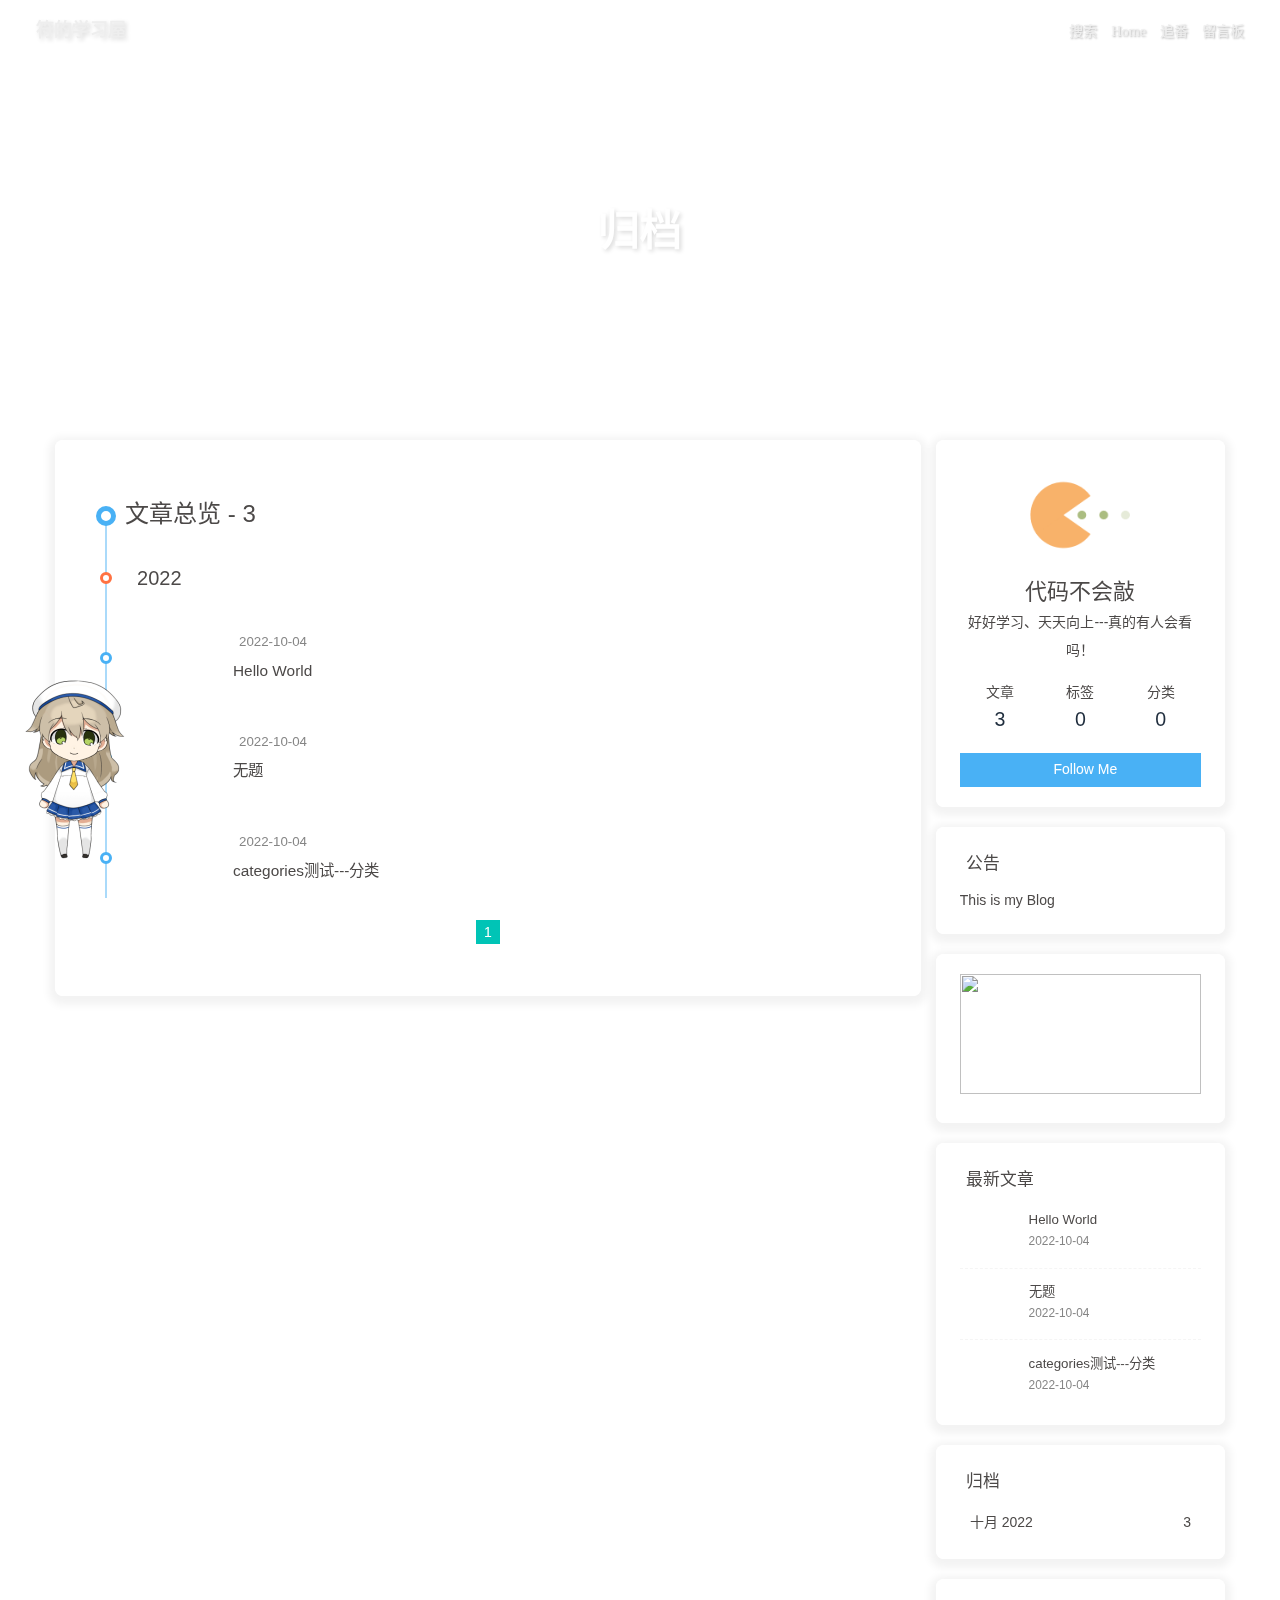
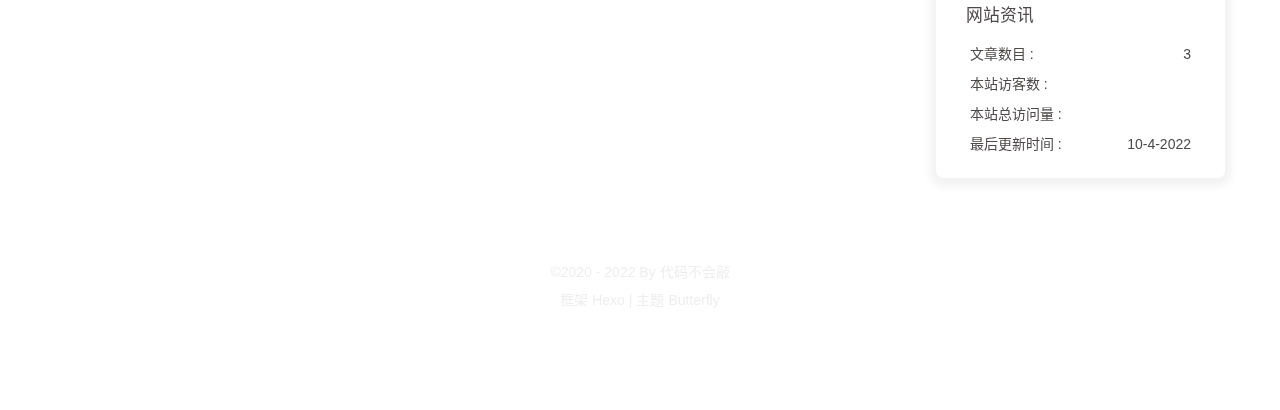
==== commit 4dafb2f3: "更新睡觉 Updated By Github Actions" ====
--- a/archives/index.html
+++ b/archives/index.html
@@ -34,7 +34,7 @@
   isPhotoFigcaption: false,
   islazyload: false,
   isAnchor: false
-}</script><script id="config-diff">var GLOBAL_CONFIG_SITE={title:"归档",isPost:!1,isHome:!1,isHighlightShrink:!1,isToc:!1,postUpdate:"2022-10-04 17:24:50"}</script><noscript><style>#nav{opacity:1}.justified-gallery img{opacity:1}#post-meta time,#recent-posts time{display:inline!important}</style></noscript><script>(win=>{
+}</script><script id="config-diff">var GLOBAL_CONFIG_SITE={title:"归档",isPost:!1,isHome:!1,isHighlightShrink:!1,isToc:!1,postUpdate:"2022-10-04 18:59:25"}</script><noscript><style>#nav{opacity:1}.justified-gallery img{opacity:1}#post-meta time,#recent-posts time{display:inline!important}</style></noscript><script>(win=>{
     win.saveToLocal = {
       set: function setWithExpiry(key, value, ttl) {
         if (ttl === 0) return
@@ -110,7 +110,7 @@
       }
     }
     detectApple()
-    })(window)</script><link rel="stylesheet" href="/css/custom.css" media="defer" onload='this.media="all"'><link rel="stylesheet" href="https://cdn.cbd.int/hexo-butterfly-clock-anzhiyu@1.1.6/lib/clock.min.css"><link rel="stylesheet" href="https://npm.elemecdn.com/anzhiyu-blog@2.0.4/css/runtime/runtime.min.css" media="print" onload='this.media="all"'><link rel="stylesheet" href="https://cdn.cbd.int/hexo-butterfly-wowjs/lib/animate.min.css" media="print" onload='this.media="screen"'><link rel="stylesheet" href="https://cdn.cbd.int/hexo-butterfly-tag-plugins-plus@latest/lib/assets/font-awesome-animation.min.css" media="defer" onload='this.media="all"'><link rel="stylesheet" href="https://cdn.cbd.int/hexo-butterfly-tag-plugins-plus@latest/lib/tag_plugins.css" media="defer" onload='this.media="all"'><script src="https://cdn.cbd.int/hexo-butterfly-tag-plugins-plus@latest/lib/assets/carousel-touch.js"></script><meta name="generator" content="Hexo 6.3.0"><link rel="alternate" href="/atom.xml" title="符的学习屋" type="application/atom+xml"></head><body><div id="web_bg"></div><div id="sidebar"><div id="menu-mask"></div><div id="sidebar-menus"><div class="avatar-img is-center"><img src="https://i.loli.net/2021/02/24/5O1day2nriDzjSu.png" onerror='onerror=null,src="/img/friend_404.gif"' alt="avatar"></div><div class="sidebar-site-data site-data is-center"><a href="/archives/"><div class="headline">文章</div><div class="length-num">2</div></a><a href="/tags/"><div class="headline">标签</div><div class="length-num">0</div></a><a href="/categories/"><div class="headline">分类</div><div class="length-num">0</div></a></div><hr><div class="menus_items"><div class="menus_item"><a class="site-page" href="/"><i class="fa-fw fas fa-home"></i> <span>Home</span></a></div><div class="menus_item"><a class="site-page" href="/bangumis/"><i class="fa-fw"></i> <span>追番</span></a></div><div class="menus_item"><a class="site-page" href="/comments/"><i class="fa-fw fas fa-envelope"></i> <span>留言板</span></a></div></div></div></div><div class="page" id="body-wrap"><header class="not-home-page" id="page-header"><nav id="nav"><span id="blog_name"><a id="site-name" href="/">符的学习屋</a></span><div id="menus"><div id="search-button"><a class="site-page social-icon search"><i class="fas fa-search fa-fw"></i> <span>搜索</span></a></div><div class="menus_items"><div class="menus_item"><a class="site-page" href="/"><i class="fa-fw fas fa-home"></i> <span>Home</span></a></div><div class="menus_item"><a class="site-page" href="/bangumis/"><i class="fa-fw"></i> <span>追番</span></a></div><div class="menus_item"><a class="site-page" href="/comments/"><i class="fa-fw fas fa-envelope"></i> <span>留言板</span></a></div></div><div id="toggle-menu"><a class="site-page"><i class="fas fa-bars fa-fw"></i></a></div></div></nav><div id="page-site-info"><h1 id="site-title">归档</h1></div></header><main class="layout" id="content-inner"><div id="archive"><div class="article-sort-title">文章总览 - 2</div><div class="article-sort"><div class="article-sort-item year">2022</div><div class="article-sort-item"><a class="article-sort-item-img" href="/posts/16107.html" title="Hello World"><img src="[data-uri]" alt="Hello World" onerror='this.onerror=null,this.src="/img/404.jpg"'></a><div class="article-sort-item-info"><div class="article-sort-item-time"><i class="far fa-calendar-alt"></i><time class="post-meta-date-created" datetime="2022-10-04T09:24:25.556Z" title="发表于 2022-10-04 17:24:25">2022-10-04</time></div><a class="article-sort-item-title" href="/posts/16107.html" title="Hello World">Hello World</a></div></div><div class="article-sort-item"><a class="article-sort-item-img" href="/posts/0.html" title="无题"><img src="[data-uri]" alt="无题" onerror='this.onerror=null,this.src="/img/404.jpg"'></a><div class="article-sort-item-info"><div class="article-sort-item-time"><i class="far fa-calendar-alt"></i><time class="post-meta-date-created" datetime="2022-10-04T09:24:25.556Z" title="发表于 2022-10-04 17:24:25">2022-10-04</time></div><a class="article-sort-item-title" href="/posts/0.html" title="无题">无题</a></div></div></div><nav id="pagination"><div class="pagination"><span class="page-number current">1</span></div></nav></div><div class="aside-content" id="aside-content"><div class="card-widget card-info"><div class="is-center"><div class="avatar-img"><img src="https://i.loli.net/2021/02/24/5O1day2nriDzjSu.png" onerror='this.onerror=null,this.src="/img/friend_404.gif"' alt="avatar"></div><div class="author-info__name">代码不会敲</div><div class="author-info__description">好好学习、天天向上---真的有人会看吗！</div></div><div class="card-info-data site-data is-center"><a href="/archives/"><div class="headline">文章</div><div class="length-num">2</div></a><a href="/tags/"><div class="headline">标签</div><div class="length-num">0</div></a><a href="/categories/"><div class="headline">分类</div><div class="length-num">0</div></a></div><a id="card-info-btn" target="_blank" rel="noopener" href="https://github.com/xxxxxx"><i class="fab fa-github"></i><span>Follow Me</span></a></div><div class="card-widget card-announcement"><div class="item-headline"><i class="fas fa-bullhorn fa-shake"></i><span>公告</span></div><div class="announcement_content">This is my Blog</div></div><div class="sticky_layout"><div class="card-widget card-recent-post"><div class="item-headline"><i class="fas fa-history"></i><span>最新文章</span></div><div class="aside-list"><div class="aside-list-item"><a class="thumbnail" href="/posts/16107.html" title="Hello World"><img src="[data-uri]" onerror='this.onerror=null,this.src="/img/404.jpg"' alt="Hello World"></a><div class="content"><a class="title" href="/posts/16107.html" title="Hello World">Hello World</a><time datetime="2022-10-04T09:24:25.556Z" title="发表于 2022-10-04 17:24:25">2022-10-04</time></div></div><div class="aside-list-item"><a class="thumbnail" href="/posts/0.html" title="无题"><img src="[data-uri]" onerror='this.onerror=null,this.src="/img/404.jpg"' alt="无题"></a><div class="content"><a class="title" href="/posts/0.html" title="无题">无题</a><time datetime="2022-10-04T09:24:25.556Z" title="发表于 2022-10-04 17:24:25">2022-10-04</time></div></div></div></div><div class="card-widget card-archives"><div class="item-headline"><i class="fas fa-archive"></i><span>归档</span></div><ul class="card-archive-list"><li class="card-archive-list-item"><a class="card-archive-list-link" href="/archives/2022/10/"><span class="card-archive-list-date">十月 2022</span><span class="card-archive-list-count">2</span></a></li></ul></div><div class="card-widget card-webinfo"><div class="item-headline"><i class="fas fa-chart-line"></i><span>网站资讯</span></div><div class="webinfo"><div class="webinfo-item"><div class="item-name">文章数目 :</div><div class="item-count">2</div></div><div class="webinfo-item"><div class="item-name">本站访客数 :</div><div class="item-count" id="busuanzi_value_site_uv"><i class="fa-solid fa-spinner fa-spin"></i></div></div><div class="webinfo-item"><div class="item-name">本站总访问量 :</div><div class="item-count" id="busuanzi_value_site_pv"><i class="fa-solid fa-spinner fa-spin"></i></div></div><div class="webinfo-item"><div class="item-name">最后更新时间 :</div><div class="item-count" id="last-push-date" data-lastpushdate="2022-10-04T09:24:50.628Z"><i class="fa-solid fa-spinner fa-spin"></i></div></div></div></div></div></div></main><footer id="footer"><div id="footer-wrap"><div class="copyright">&copy;2020 - 2022 By 代码不会敲</div><div class="framework-info"><span>框架</span> <a target="_blank" rel="noopener" href="https://hexo.io">Hexo</a><span class="footer-separator">|</span><span>主题</span> <a target="_blank" rel="noopener" href="https://github.com/jerryc127/hexo-theme-butterfly">Butterfly</a></div></div></footer></div><div id="rightside"><div id="rightside-config-hide"><button id="darkmode" type="button" title="浅色和深色模式转换"><i class="fas fa-adjust"></i></button><button id="hide-aside-btn" type="button" title="单栏和双栏切换"><i class="fas fa-arrows-alt-h"></i></button></div><div id="rightside-config-show"><button id="rightside_config" type="button" title="设置"><i class="fas fa-cog fa-spin"></i></button><button id="go-up" type="button" title="回到顶部"><i class="fas fa-arrow-up"></i></button></div></div><div id="local-search"><div class="search-dialog"><nav class="search-nav"><span class="search-dialog-title">搜索</span><span id="loading-status"></span><button class="search-close-button"><i class="fas fa-times"></i></button></nav><div class="is-center" id="loading-database"><i class="fas fa-spinner fa-pulse"></i> <span>数据库加载中</span></div><div class="search-wrap"><div id="local-search-input"><div class="local-search-box"><input class="local-search-box--input" placeholder="搜索文章" type="text"></div></div><hr><div id="local-search-results"></div></div></div><div id="search-mask"></div></div><div><script src="/js/utils.js"></script><script src="/js/main.js"></script><script src="https://cdn.jsdelivr.net/npm/@fancyapps/ui/dist/fancybox.umd.min.js"></script><script src="/js/search/local-search.js"></script><div class="js-pjax"></div><div class="aplayer no-destroy" data-id="1708664797" data-server="tencent" data-type="playlist" data-order="list" data-fixed="true" data-preload="auto" data-autoplay="false" data-mutex="true"></div><link rel="stylesheet" href="https://cdn.jsdelivr.net/npm/aplayer/dist/APlayer.min.css" media="print" onload='this.media="all"'><script src="https://cdn.jsdelivr.net/npm/aplayer/dist/APlayer.min.js"></script><script src="https://cdn.jsdelivr.net/npm/butterfly-extsrc/metingjs/dist/Meting.min.js"></script><div class="app-refresh" id="app-refresh" style="position:fixed;top:-2.2rem;left:0;right:0;z-index:99999;padding:0 1rem;font-size:15px;height:2.2rem;transition:all .3s ease"><div class="app-refresh-wrap" style="display:flex;color:#fff;height:100%;align-items:center;justify-content:center"><label>✨ 有新文章啦！ 👉</label><a href="javascript:void(0)" onclick="location.reload()"><span style="color:#fff;text-decoration:underline;cursor:pointer">🍗点击食用🍔</span></a></div></div><script>if ('serviceWorker' in navigator) {
+    })(window)</script><link rel="stylesheet" href="/css/custom.css" media="defer" onload='this.media="all"'><link rel="stylesheet" href="https://cdn.cbd.int/hexo-butterfly-clock-anzhiyu@1.1.6/lib/clock.min.css"><link rel="stylesheet" href="https://npm.elemecdn.com/anzhiyu-blog@2.0.4/css/runtime/runtime.min.css" media="print" onload='this.media="all"'><link rel="stylesheet" href="https://cdn.cbd.int/hexo-butterfly-wowjs/lib/animate.min.css" media="print" onload='this.media="screen"'><link rel="stylesheet" href="https://cdn.cbd.int/hexo-butterfly-tag-plugins-plus@latest/lib/assets/font-awesome-animation.min.css" media="defer" onload='this.media="all"'><link rel="stylesheet" href="https://cdn.cbd.int/hexo-butterfly-tag-plugins-plus@latest/lib/tag_plugins.css" media="defer" onload='this.media="all"'><script src="https://cdn.cbd.int/hexo-butterfly-tag-plugins-plus@latest/lib/assets/carousel-touch.js"></script><meta name="generator" content="Hexo 6.3.0"><link rel="alternate" href="/atom.xml" title="符的学习屋" type="application/atom+xml"></head><body><div id="web_bg"></div><div id="sidebar"><div id="menu-mask"></div><div id="sidebar-menus"><div class="avatar-img is-center"><img src="https://i.loli.net/2021/02/24/5O1day2nriDzjSu.png" onerror='onerror=null,src="/img/friend_404.gif"' alt="avatar"></div><div class="sidebar-site-data site-data is-center"><a href="/archives/"><div class="headline">文章</div><div class="length-num">3</div></a><a href="/tags/"><div class="headline">标签</div><div class="length-num">0</div></a><a href="/categories/"><div class="headline">分类</div><div class="length-num">0</div></a></div><hr><div class="menus_items"><div class="menus_item"><a class="site-page" href="/"><i class="fa-fw fas fa-home"></i> <span>Home</span></a></div><div class="menus_item"><a class="site-page" href="/bangumis/"><i class="fa-fw"></i> <span>追番</span></a></div><div class="menus_item"><a class="site-page" href="/comments/"><i class="fa-fw fas fa-envelope"></i> <span>留言板</span></a></div></div></div></div><div class="page" id="body-wrap"><header class="not-home-page" id="page-header"><nav id="nav"><span id="blog_name"><a id="site-name" href="/">符的学习屋</a></span><div id="menus"><div id="search-button"><a class="site-page social-icon search"><i class="fas fa-search fa-fw"></i> <span>搜索</span></a></div><div class="menus_items"><div class="menus_item"><a class="site-page" href="/"><i class="fa-fw fas fa-home"></i> <span>Home</span></a></div><div class="menus_item"><a class="site-page" href="/bangumis/"><i class="fa-fw"></i> <span>追番</span></a></div><div class="menus_item"><a class="site-page" href="/comments/"><i class="fa-fw fas fa-envelope"></i> <span>留言板</span></a></div></div><div id="toggle-menu"><a class="site-page"><i class="fas fa-bars fa-fw"></i></a></div></div></nav><div id="page-site-info"><h1 id="site-title">归档</h1></div></header><main class="layout" id="content-inner"><div id="archive"><div class="article-sort-title">文章总览 - 3</div><div class="article-sort"><div class="article-sort-item year">2022</div><div class="article-sort-item"><a class="article-sort-item-img" href="/posts/16107.html" title="Hello World"><img src="[data-uri]" alt="Hello World" onerror='this.onerror=null,this.src="/img/404.jpg"'></a><div class="article-sort-item-info"><div class="article-sort-item-time"><i class="far fa-calendar-alt"></i><time class="post-meta-date-created" datetime="2022-10-04T10:59:04.939Z" title="发表于 2022-10-04 18:59:04">2022-10-04</time></div><a class="article-sort-item-title" href="/posts/16107.html" title="Hello World">Hello World</a></div></div><div class="article-sort-item"><a class="article-sort-item-img" href="/posts/0.html" title="无题"><img src="[data-uri]" alt="无题" onerror='this.onerror=null,this.src="/img/404.jpg"'></a><div class="article-sort-item-info"><div class="article-sort-item-time"><i class="far fa-calendar-alt"></i><time class="post-meta-date-created" datetime="2022-10-04T10:59:04.939Z" title="发表于 2022-10-04 18:59:04">2022-10-04</time></div><a class="article-sort-item-title" href="/posts/0.html" title="无题">无题</a></div></div><div class="article-sort-item"><a class="article-sort-item-img" href="/posts/undefined.html" title="categories测试---分类"><img src="[data-uri]" alt="categories测试---分类" onerror='this.onerror=null,this.src="/img/404.jpg"'></a><div class="article-sort-item-info"><div class="article-sort-item-time"><i class="far fa-calendar-alt"></i><time class="post-meta-date-created" datetime="2022-10-04T10:00:03.000Z" title="发表于 2022-10-04 18:00:03">2022-10-04</time></div><a class="article-sort-item-title" href="/posts/undefined.html" title="categories测试---分类">categories测试---分类</a></div></div></div><nav id="pagination"><div class="pagination"><span class="page-number current">1</span></div></nav></div><div class="aside-content" id="aside-content"><div class="card-widget card-info"><div class="is-center"><div class="avatar-img"><img src="https://i.loli.net/2021/02/24/5O1day2nriDzjSu.png" onerror='this.onerror=null,this.src="/img/friend_404.gif"' alt="avatar"></div><div class="author-info__name">代码不会敲</div><div class="author-info__description">好好学习、天天向上---真的有人会看吗！</div></div><div class="card-info-data site-data is-center"><a href="/archives/"><div class="headline">文章</div><div class="length-num">3</div></a><a href="/tags/"><div class="headline">标签</div><div class="length-num">0</div></a><a href="/categories/"><div class="headline">分类</div><div class="length-num">0</div></a></div><a id="card-info-btn" target="_blank" rel="noopener" href="https://github.com/xxxxxx"><i class="fab fa-github"></i><span>Follow Me</span></a></div><div class="card-widget card-announcement"><div class="item-headline"><i class="fas fa-bullhorn fa-shake"></i><span>公告</span></div><div class="announcement_content">This is my Blog</div></div><div class="sticky_layout"><div class="card-widget card-recent-post"><div class="item-headline"><i class="fas fa-history"></i><span>最新文章</span></div><div class="aside-list"><div class="aside-list-item"><a class="thumbnail" href="/posts/16107.html" title="Hello World"><img src="[data-uri]" onerror='this.onerror=null,this.src="/img/404.jpg"' alt="Hello World"></a><div class="content"><a class="title" href="/posts/16107.html" title="Hello World">Hello World</a><time datetime="2022-10-04T10:59:04.939Z" title="发表于 2022-10-04 18:59:04">2022-10-04</time></div></div><div class="aside-list-item"><a class="thumbnail" href="/posts/0.html" title="无题"><img src="[data-uri]" onerror='this.onerror=null,this.src="/img/404.jpg"' alt="无题"></a><div class="content"><a class="title" href="/posts/0.html" title="无题">无题</a><time datetime="2022-10-04T10:59:04.939Z" title="发表于 2022-10-04 18:59:04">2022-10-04</time></div></div><div class="aside-list-item"><a class="thumbnail" href="/posts/undefined.html" title="categories测试---分类"><img src="[data-uri]" onerror='this.onerror=null,this.src="/img/404.jpg"' alt="categories测试---分类"></a><div class="content"><a class="title" href="/posts/undefined.html" title="categories测试---分类">categories测试---分类</a><time datetime="2022-10-04T10:00:03.000Z" title="发表于 2022-10-04 18:00:03">2022-10-04</time></div></div></div></div><div class="card-widget card-archives"><div class="item-headline"><i class="fas fa-archive"></i><span>归档</span></div><ul class="card-archive-list"><li class="card-archive-list-item"><a class="card-archive-list-link" href="/archives/2022/10/"><span class="card-archive-list-date">十月 2022</span><span class="card-archive-list-count">3</span></a></li></ul></div><div class="card-widget card-webinfo"><div class="item-headline"><i class="fas fa-chart-line"></i><span>网站资讯</span></div><div class="webinfo"><div class="webinfo-item"><div class="item-name">文章数目 :</div><div class="item-count">3</div></div><div class="webinfo-item"><div class="item-name">本站访客数 :</div><div class="item-count" id="busuanzi_value_site_uv"><i class="fa-solid fa-spinner fa-spin"></i></div></div><div class="webinfo-item"><div class="item-name">本站总访问量 :</div><div class="item-count" id="busuanzi_value_site_pv"><i class="fa-solid fa-spinner fa-spin"></i></div></div><div class="webinfo-item"><div class="item-name">最后更新时间 :</div><div class="item-count" id="last-push-date" data-lastpushdate="2022-10-04T10:59:25.338Z"><i class="fa-solid fa-spinner fa-spin"></i></div></div></div></div></div></div></main><footer id="footer"><div id="footer-wrap"><div class="copyright">&copy;2020 - 2022 By 代码不会敲</div><div class="framework-info"><span>框架</span> <a target="_blank" rel="noopener" href="https://hexo.io">Hexo</a><span class="footer-separator">|</span><span>主题</span> <a target="_blank" rel="noopener" href="https://github.com/jerryc127/hexo-theme-butterfly">Butterfly</a></div></div></footer></div><div id="rightside"><div id="rightside-config-hide"><button id="darkmode" type="button" title="浅色和深色模式转换"><i class="fas fa-adjust"></i></button><button id="hide-aside-btn" type="button" title="单栏和双栏切换"><i class="fas fa-arrows-alt-h"></i></button></div><div id="rightside-config-show"><button id="rightside_config" type="button" title="设置"><i class="fas fa-cog fa-spin"></i></button><button id="go-up" type="button" title="回到顶部"><i class="fas fa-arrow-up"></i></button></div></div><div id="local-search"><div class="search-dialog"><nav class="search-nav"><span class="search-dialog-title">搜索</span><span id="loading-status"></span><button class="search-close-button"><i class="fas fa-times"></i></button></nav><div class="is-center" id="loading-database"><i class="fas fa-spinner fa-pulse"></i> <span>数据库加载中</span></div><div class="search-wrap"><div id="local-search-input"><div class="local-search-box"><input class="local-search-box--input" placeholder="搜索文章" type="text"></div></div><hr><div id="local-search-results"></div></div></div><div id="search-mask"></div></div><div><script src="/js/utils.js"></script><script src="/js/main.js"></script><script src="https://cdn.jsdelivr.net/npm/@fancyapps/ui/dist/fancybox.umd.min.js"></script><script src="/js/search/local-search.js"></script><div class="js-pjax"></div><div class="aplayer no-destroy" data-id="1708664797" data-server="tencent" data-type="playlist" data-order="list" data-fixed="true" data-preload="auto" data-autoplay="false" data-mutex="true"></div><link rel="stylesheet" href="https://cdn.jsdelivr.net/npm/aplayer/dist/APlayer.min.css" media="print" onload='this.media="all"'><script src="https://cdn.jsdelivr.net/npm/aplayer/dist/APlayer.min.js"></script><script src="https://cdn.jsdelivr.net/npm/butterfly-extsrc/metingjs/dist/Meting.min.js"></script><div class="app-refresh" id="app-refresh" style="position:fixed;top:-2.2rem;left:0;right:0;z-index:99999;padding:0 1rem;font-size:15px;height:2.2rem;transition:all .3s ease"><div class="app-refresh-wrap" style="display:flex;color:#fff;height:100%;align-items:center;justify-content:center"><label>✨ 有新文章啦！ 👉</label><a href="javascript:void(0)" onclick="location.reload()"><span style="color:#fff;text-decoration:underline;cursor:pointer">🍗点击食用🍔</span></a></div></div><script>if ('serviceWorker' in navigator) {
 if (navigator.serviceWorker.controller) {
 navigator.serviceWorker.addEventListener('controllerchange', function() {
 showNotification()
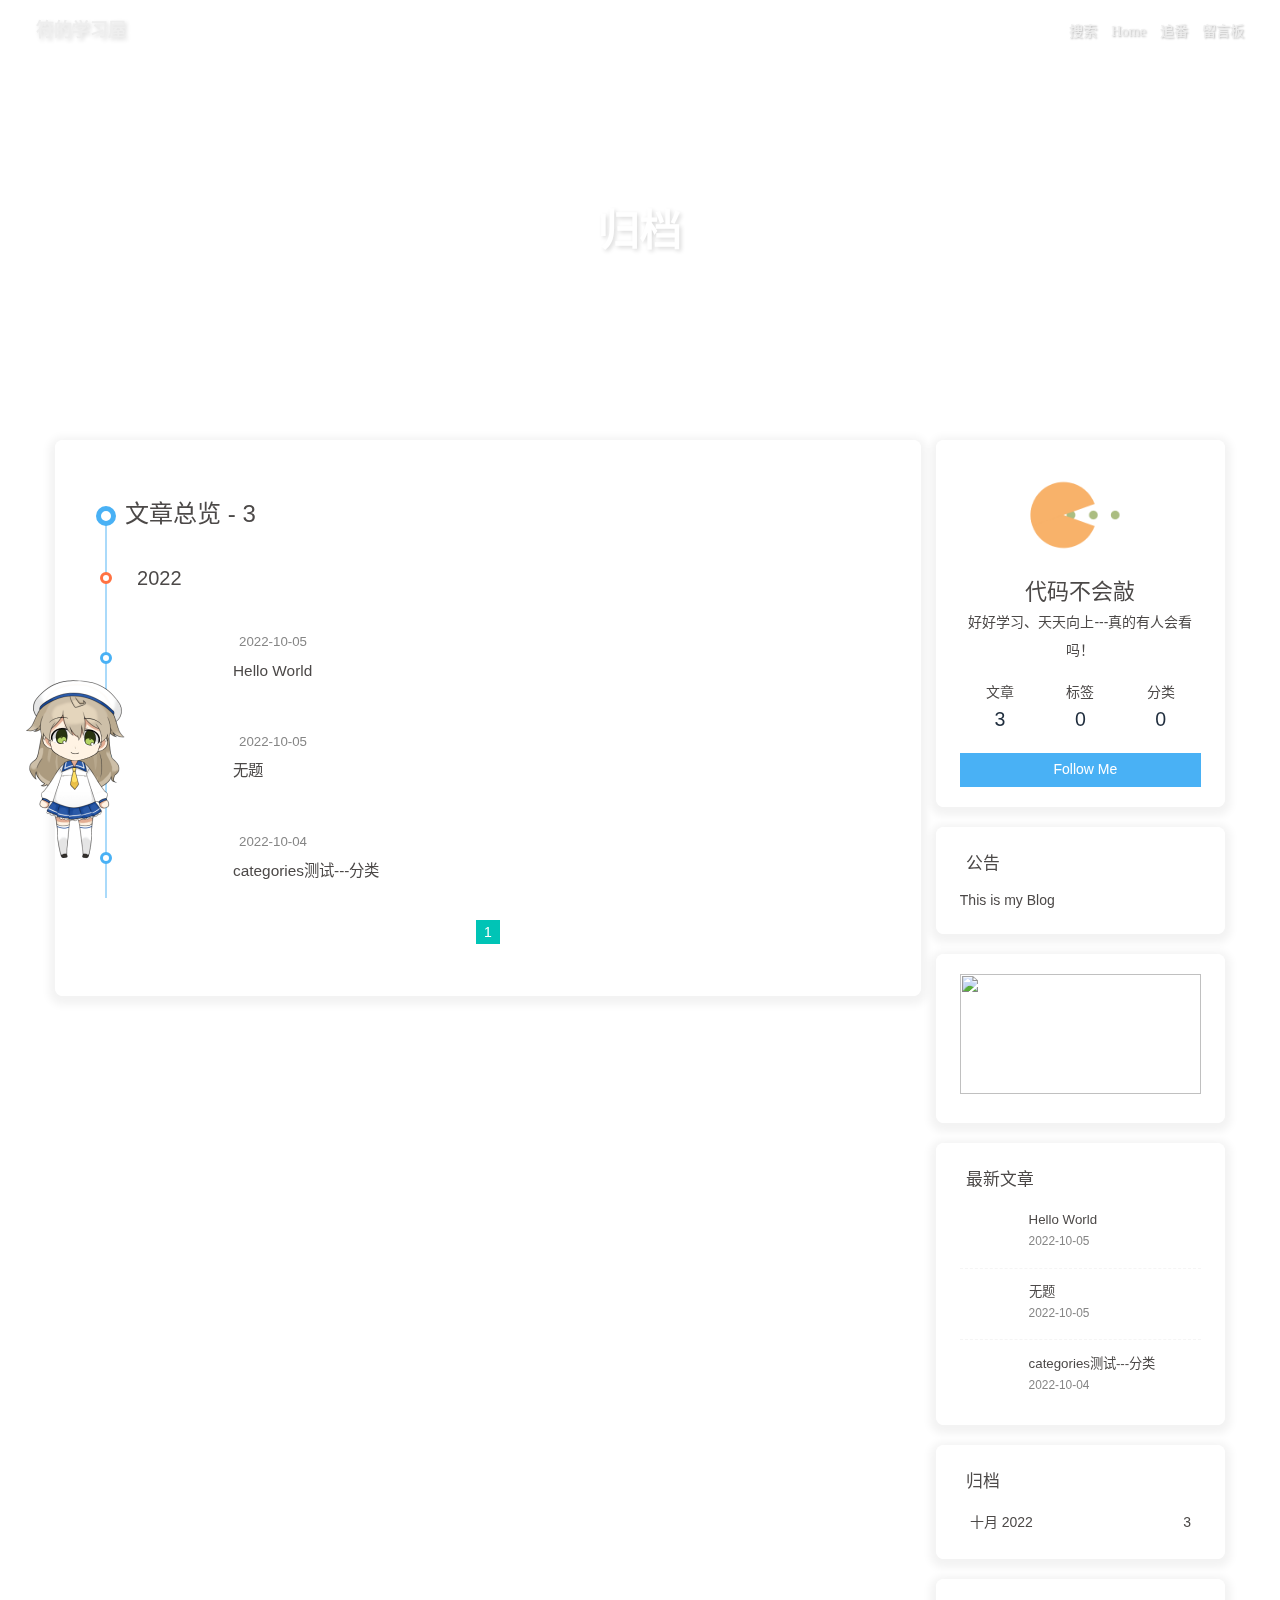
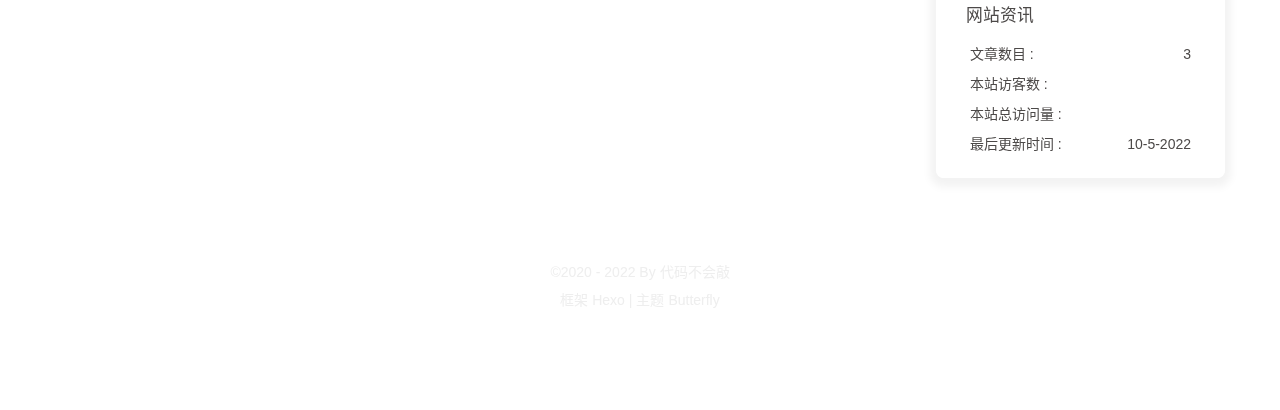
==== commit 5f999c0a: "背景更新 Updated By Github Actions" ====
--- a/archives/index.html
+++ b/archives/index.html
@@ -34,7 +34,7 @@
   isPhotoFigcaption: false,
   islazyload: false,
   isAnchor: false
-}</script><script id="config-diff">var GLOBAL_CONFIG_SITE={title:"归档",isPost:!1,isHome:!1,isHighlightShrink:!1,isToc:!1,postUpdate:"2022-10-04 18:59:25"}</script><noscript><style>#nav{opacity:1}.justified-gallery img{opacity:1}#post-meta time,#recent-posts time{display:inline!important}</style></noscript><script>(win=>{
+}</script><script id="config-diff">var GLOBAL_CONFIG_SITE={title:"归档",isPost:!1,isHome:!1,isHighlightShrink:!1,isToc:!1,postUpdate:"2022-10-05 14:45:34"}</script><noscript><style>#nav{opacity:1}.justified-gallery img{opacity:1}#post-meta time,#recent-posts time{display:inline!important}</style></noscript><script>(win=>{
     win.saveToLocal = {
       set: function setWithExpiry(key, value, ttl) {
         if (ttl === 0) return
@@ -110,7 +110,7 @@
       }
     }
     detectApple()
-    })(window)</script><link rel="stylesheet" href="/css/custom.css" media="defer" onload='this.media="all"'><link rel="stylesheet" href="https://cdn.cbd.int/hexo-butterfly-clock-anzhiyu@1.1.6/lib/clock.min.css"><link rel="stylesheet" href="https://npm.elemecdn.com/anzhiyu-blog@2.0.4/css/runtime/runtime.min.css" media="print" onload='this.media="all"'><link rel="stylesheet" href="https://cdn.cbd.int/hexo-butterfly-wowjs/lib/animate.min.css" media="print" onload='this.media="screen"'><link rel="stylesheet" href="https://cdn.cbd.int/hexo-butterfly-tag-plugins-plus@latest/lib/assets/font-awesome-animation.min.css" media="defer" onload='this.media="all"'><link rel="stylesheet" href="https://cdn.cbd.int/hexo-butterfly-tag-plugins-plus@latest/lib/tag_plugins.css" media="defer" onload='this.media="all"'><script src="https://cdn.cbd.int/hexo-butterfly-tag-plugins-plus@latest/lib/assets/carousel-touch.js"></script><meta name="generator" content="Hexo 6.3.0"><link rel="alternate" href="/atom.xml" title="符的学习屋" type="application/atom+xml"></head><body><div id="web_bg"></div><div id="sidebar"><div id="menu-mask"></div><div id="sidebar-menus"><div class="avatar-img is-center"><img src="https://i.loli.net/2021/02/24/5O1day2nriDzjSu.png" onerror='onerror=null,src="/img/friend_404.gif"' alt="avatar"></div><div class="sidebar-site-data site-data is-center"><a href="/archives/"><div class="headline">文章</div><div class="length-num">3</div></a><a href="/tags/"><div class="headline">标签</div><div class="length-num">0</div></a><a href="/categories/"><div class="headline">分类</div><div class="length-num">0</div></a></div><hr><div class="menus_items"><div class="menus_item"><a class="site-page" href="/"><i class="fa-fw fas fa-home"></i> <span>Home</span></a></div><div class="menus_item"><a class="site-page" href="/bangumis/"><i class="fa-fw"></i> <span>追番</span></a></div><div class="menus_item"><a class="site-page" href="/comments/"><i class="fa-fw fas fa-envelope"></i> <span>留言板</span></a></div></div></div></div><div class="page" id="body-wrap"><header class="not-home-page" id="page-header"><nav id="nav"><span id="blog_name"><a id="site-name" href="/">符的学习屋</a></span><div id="menus"><div id="search-button"><a class="site-page social-icon search"><i class="fas fa-search fa-fw"></i> <span>搜索</span></a></div><div class="menus_items"><div class="menus_item"><a class="site-page" href="/"><i class="fa-fw fas fa-home"></i> <span>Home</span></a></div><div class="menus_item"><a class="site-page" href="/bangumis/"><i class="fa-fw"></i> <span>追番</span></a></div><div class="menus_item"><a class="site-page" href="/comments/"><i class="fa-fw fas fa-envelope"></i> <span>留言板</span></a></div></div><div id="toggle-menu"><a class="site-page"><i class="fas fa-bars fa-fw"></i></a></div></div></nav><div id="page-site-info"><h1 id="site-title">归档</h1></div></header><main class="layout" id="content-inner"><div id="archive"><div class="article-sort-title">文章总览 - 3</div><div class="article-sort"><div class="article-sort-item year">2022</div><div class="article-sort-item"><a class="article-sort-item-img" href="/posts/16107.html" title="Hello World"><img src="[data-uri]" alt="Hello World" onerror='this.onerror=null,this.src="/img/404.jpg"'></a><div class="article-sort-item-info"><div class="article-sort-item-time"><i class="far fa-calendar-alt"></i><time class="post-meta-date-created" datetime="2022-10-04T10:59:04.939Z" title="发表于 2022-10-04 18:59:04">2022-10-04</time></div><a class="article-sort-item-title" href="/posts/16107.html" title="Hello World">Hello World</a></div></div><div class="article-sort-item"><a class="article-sort-item-img" href="/posts/0.html" title="无题"><img src="[data-uri]" alt="无题" onerror='this.onerror=null,this.src="/img/404.jpg"'></a><div class="article-sort-item-info"><div class="article-sort-item-time"><i class="far fa-calendar-alt"></i><time class="post-meta-date-created" datetime="2022-10-04T10:59:04.939Z" title="发表于 2022-10-04 18:59:04">2022-10-04</time></div><a class="article-sort-item-title" href="/posts/0.html" title="无题">无题</a></div></div><div class="article-sort-item"><a class="article-sort-item-img" href="/posts/undefined.html" title="categories测试---分类"><img src="[data-uri]" alt="categories测试---分类" onerror='this.onerror=null,this.src="/img/404.jpg"'></a><div class="article-sort-item-info"><div class="article-sort-item-time"><i class="far fa-calendar-alt"></i><time class="post-meta-date-created" datetime="2022-10-04T10:00:03.000Z" title="发表于 2022-10-04 18:00:03">2022-10-04</time></div><a class="article-sort-item-title" href="/posts/undefined.html" title="categories测试---分类">categories测试---分类</a></div></div></div><nav id="pagination"><div class="pagination"><span class="page-number current">1</span></div></nav></div><div class="aside-content" id="aside-content"><div class="card-widget card-info"><div class="is-center"><div class="avatar-img"><img src="https://i.loli.net/2021/02/24/5O1day2nriDzjSu.png" onerror='this.onerror=null,this.src="/img/friend_404.gif"' alt="avatar"></div><div class="author-info__name">代码不会敲</div><div class="author-info__description">好好学习、天天向上---真的有人会看吗！</div></div><div class="card-info-data site-data is-center"><a href="/archives/"><div class="headline">文章</div><div class="length-num">3</div></a><a href="/tags/"><div class="headline">标签</div><div class="length-num">0</div></a><a href="/categories/"><div class="headline">分类</div><div class="length-num">0</div></a></div><a id="card-info-btn" target="_blank" rel="noopener" href="https://github.com/xxxxxx"><i class="fab fa-github"></i><span>Follow Me</span></a></div><div class="card-widget card-announcement"><div class="item-headline"><i class="fas fa-bullhorn fa-shake"></i><span>公告</span></div><div class="announcement_content">This is my Blog</div></div><div class="sticky_layout"><div class="card-widget card-recent-post"><div class="item-headline"><i class="fas fa-history"></i><span>最新文章</span></div><div class="aside-list"><div class="aside-list-item"><a class="thumbnail" href="/posts/16107.html" title="Hello World"><img src="[data-uri]" onerror='this.onerror=null,this.src="/img/404.jpg"' alt="Hello World"></a><div class="content"><a class="title" href="/posts/16107.html" title="Hello World">Hello World</a><time datetime="2022-10-04T10:59:04.939Z" title="发表于 2022-10-04 18:59:04">2022-10-04</time></div></div><div class="aside-list-item"><a class="thumbnail" href="/posts/0.html" title="无题"><img src="[data-uri]" onerror='this.onerror=null,this.src="/img/404.jpg"' alt="无题"></a><div class="content"><a class="title" href="/posts/0.html" title="无题">无题</a><time datetime="2022-10-04T10:59:04.939Z" title="发表于 2022-10-04 18:59:04">2022-10-04</time></div></div><div class="aside-list-item"><a class="thumbnail" href="/posts/undefined.html" title="categories测试---分类"><img src="[data-uri]" onerror='this.onerror=null,this.src="/img/404.jpg"' alt="categories测试---分类"></a><div class="content"><a class="title" href="/posts/undefined.html" title="categories测试---分类">categories测试---分类</a><time datetime="2022-10-04T10:00:03.000Z" title="发表于 2022-10-04 18:00:03">2022-10-04</time></div></div></div></div><div class="card-widget card-archives"><div class="item-headline"><i class="fas fa-archive"></i><span>归档</span></div><ul class="card-archive-list"><li class="card-archive-list-item"><a class="card-archive-list-link" href="/archives/2022/10/"><span class="card-archive-list-date">十月 2022</span><span class="card-archive-list-count">3</span></a></li></ul></div><div class="card-widget card-webinfo"><div class="item-headline"><i class="fas fa-chart-line"></i><span>网站资讯</span></div><div class="webinfo"><div class="webinfo-item"><div class="item-name">文章数目 :</div><div class="item-count">3</div></div><div class="webinfo-item"><div class="item-name">本站访客数 :</div><div class="item-count" id="busuanzi_value_site_uv"><i class="fa-solid fa-spinner fa-spin"></i></div></div><div class="webinfo-item"><div class="item-name">本站总访问量 :</div><div class="item-count" id="busuanzi_value_site_pv"><i class="fa-solid fa-spinner fa-spin"></i></div></div><div class="webinfo-item"><div class="item-name">最后更新时间 :</div><div class="item-count" id="last-push-date" data-lastpushdate="2022-10-04T10:59:25.338Z"><i class="fa-solid fa-spinner fa-spin"></i></div></div></div></div></div></div></main><footer id="footer"><div id="footer-wrap"><div class="copyright">&copy;2020 - 2022 By 代码不会敲</div><div class="framework-info"><span>框架</span> <a target="_blank" rel="noopener" href="https://hexo.io">Hexo</a><span class="footer-separator">|</span><span>主题</span> <a target="_blank" rel="noopener" href="https://github.com/jerryc127/hexo-theme-butterfly">Butterfly</a></div></div></footer></div><div id="rightside"><div id="rightside-config-hide"><button id="darkmode" type="button" title="浅色和深色模式转换"><i class="fas fa-adjust"></i></button><button id="hide-aside-btn" type="button" title="单栏和双栏切换"><i class="fas fa-arrows-alt-h"></i></button></div><div id="rightside-config-show"><button id="rightside_config" type="button" title="设置"><i class="fas fa-cog fa-spin"></i></button><button id="go-up" type="button" title="回到顶部"><i class="fas fa-arrow-up"></i></button></div></div><div id="local-search"><div class="search-dialog"><nav class="search-nav"><span class="search-dialog-title">搜索</span><span id="loading-status"></span><button class="search-close-button"><i class="fas fa-times"></i></button></nav><div class="is-center" id="loading-database"><i class="fas fa-spinner fa-pulse"></i> <span>数据库加载中</span></div><div class="search-wrap"><div id="local-search-input"><div class="local-search-box"><input class="local-search-box--input" placeholder="搜索文章" type="text"></div></div><hr><div id="local-search-results"></div></div></div><div id="search-mask"></div></div><div><script src="/js/utils.js"></script><script src="/js/main.js"></script><script src="https://cdn.jsdelivr.net/npm/@fancyapps/ui/dist/fancybox.umd.min.js"></script><script src="/js/search/local-search.js"></script><div class="js-pjax"></div><div class="aplayer no-destroy" data-id="1708664797" data-server="tencent" data-type="playlist" data-order="list" data-fixed="true" data-preload="auto" data-autoplay="false" data-mutex="true"></div><link rel="stylesheet" href="https://cdn.jsdelivr.net/npm/aplayer/dist/APlayer.min.css" media="print" onload='this.media="all"'><script src="https://cdn.jsdelivr.net/npm/aplayer/dist/APlayer.min.js"></script><script src="https://cdn.jsdelivr.net/npm/butterfly-extsrc/metingjs/dist/Meting.min.js"></script><div class="app-refresh" id="app-refresh" style="position:fixed;top:-2.2rem;left:0;right:0;z-index:99999;padding:0 1rem;font-size:15px;height:2.2rem;transition:all .3s ease"><div class="app-refresh-wrap" style="display:flex;color:#fff;height:100%;align-items:center;justify-content:center"><label>✨ 有新文章啦！ 👉</label><a href="javascript:void(0)" onclick="location.reload()"><span style="color:#fff;text-decoration:underline;cursor:pointer">🍗点击食用🍔</span></a></div></div><script>if ('serviceWorker' in navigator) {
+    })(window)</script><link rel="stylesheet" href="/css/custom.css" media="defer" onload='this.media="all"'><link rel="stylesheet" href="https://cdn.cbd.int/hexo-butterfly-clock-anzhiyu@1.1.6/lib/clock.min.css"><link rel="stylesheet" href="https://npm.elemecdn.com/anzhiyu-blog@2.0.4/css/runtime/runtime.min.css" media="print" onload='this.media="all"'><link rel="stylesheet" href="https://cdn.cbd.int/hexo-butterfly-wowjs/lib/animate.min.css" media="print" onload='this.media="screen"'><link rel="stylesheet" href="https://cdn.cbd.int/hexo-butterfly-tag-plugins-plus@latest/lib/assets/font-awesome-animation.min.css" media="defer" onload='this.media="all"'><link rel="stylesheet" href="https://cdn.cbd.int/hexo-butterfly-tag-plugins-plus@latest/lib/tag_plugins.css" media="defer" onload='this.media="all"'><script src="https://cdn.cbd.int/hexo-butterfly-tag-plugins-plus@latest/lib/assets/carousel-touch.js"></script><meta name="generator" content="Hexo 6.3.0"><link rel="alternate" href="/atom.xml" title="符的学习屋" type="application/atom+xml"></head><body><div id="web_bg"></div><div id="sidebar"><div id="menu-mask"></div><div id="sidebar-menus"><div class="avatar-img is-center"><img src="https://i.loli.net/2021/02/24/5O1day2nriDzjSu.png" onerror='onerror=null,src="/img/friend_404.gif"' alt="avatar"></div><div class="sidebar-site-data site-data is-center"><a href="/archives/"><div class="headline">文章</div><div class="length-num">3</div></a><a href="/tags/"><div class="headline">标签</div><div class="length-num">0</div></a><a href="/categories/"><div class="headline">分类</div><div class="length-num">0</div></a></div><hr><div class="menus_items"><div class="menus_item"><a class="site-page" href="/"><i class="fa-fw fas fa-home"></i> <span>Home</span></a></div><div class="menus_item"><a class="site-page" href="/bangumis/"><i class="fa-fw"></i> <span>追番</span></a></div><div class="menus_item"><a class="site-page" href="/comments/"><i class="fa-fw fas fa-envelope"></i> <span>留言板</span></a></div></div></div></div><div class="page" id="body-wrap"><header class="not-home-page" id="page-header"><nav id="nav"><span id="blog_name"><a id="site-name" href="/">符的学习屋</a></span><div id="menus"><div id="search-button"><a class="site-page social-icon search"><i class="fas fa-search fa-fw"></i> <span>搜索</span></a></div><div class="menus_items"><div class="menus_item"><a class="site-page" href="/"><i class="fa-fw fas fa-home"></i> <span>Home</span></a></div><div class="menus_item"><a class="site-page" href="/bangumis/"><i class="fa-fw"></i> <span>追番</span></a></div><div class="menus_item"><a class="site-page" href="/comments/"><i class="fa-fw fas fa-envelope"></i> <span>留言板</span></a></div></div><div id="toggle-menu"><a class="site-page"><i class="fas fa-bars fa-fw"></i></a></div></div></nav><div id="page-site-info"><h1 id="site-title">归档</h1></div></header><main class="layout" id="content-inner"><div id="archive"><div class="article-sort-title">文章总览 - 3</div><div class="article-sort"><div class="article-sort-item year">2022</div><div class="article-sort-item"><a class="article-sort-item-img" href="/posts/16107.html" title="Hello World"><img src="[data-uri]" alt="Hello World" onerror='this.onerror=null,this.src="/img/404.jpg"'></a><div class="article-sort-item-info"><div class="article-sort-item-time"><i class="far fa-calendar-alt"></i><time class="post-meta-date-created" datetime="2022-10-05T06:45:09.270Z" title="发表于 2022-10-05 14:45:09">2022-10-05</time></div><a class="article-sort-item-title" href="/posts/16107.html" title="Hello World">Hello World</a></div></div><div class="article-sort-item"><a class="article-sort-item-img" href="/posts/0.html" title="无题"><img src="[data-uri]" alt="无题" onerror='this.onerror=null,this.src="/img/404.jpg"'></a><div class="article-sort-item-info"><div class="article-sort-item-time"><i class="far fa-calendar-alt"></i><time class="post-meta-date-created" datetime="2022-10-05T06:45:09.270Z" title="发表于 2022-10-05 14:45:09">2022-10-05</time></div><a class="article-sort-item-title" href="/posts/0.html" title="无题">无题</a></div></div><div class="article-sort-item"><a class="article-sort-item-img" href="/posts/undefined.html" title="categories测试---分类"><img src="[data-uri]" alt="categories测试---分类" onerror='this.onerror=null,this.src="/img/404.jpg"'></a><div class="article-sort-item-info"><div class="article-sort-item-time"><i class="far fa-calendar-alt"></i><time class="post-meta-date-created" datetime="2022-10-04T10:00:03.000Z" title="发表于 2022-10-04 18:00:03">2022-10-04</time></div><a class="article-sort-item-title" href="/posts/undefined.html" title="categories测试---分类">categories测试---分类</a></div></div></div><nav id="pagination"><div class="pagination"><span class="page-number current">1</span></div></nav></div><div class="aside-content" id="aside-content"><div class="card-widget card-info"><div class="is-center"><div class="avatar-img"><img src="https://i.loli.net/2021/02/24/5O1day2nriDzjSu.png" onerror='this.onerror=null,this.src="/img/friend_404.gif"' alt="avatar"></div><div class="author-info__name">代码不会敲</div><div class="author-info__description">好好学习、天天向上---真的有人会看吗！</div></div><div class="card-info-data site-data is-center"><a href="/archives/"><div class="headline">文章</div><div class="length-num">3</div></a><a href="/tags/"><div class="headline">标签</div><div class="length-num">0</div></a><a href="/categories/"><div class="headline">分类</div><div class="length-num">0</div></a></div><a id="card-info-btn" target="_blank" rel="noopener" href="https://github.com/xxxxxx"><i class="fab fa-github"></i><span>Follow Me</span></a></div><div class="card-widget card-announcement"><div class="item-headline"><i class="fas fa-bullhorn fa-shake"></i><span>公告</span></div><div class="announcement_content">This is my Blog</div></div><div class="sticky_layout"><div class="card-widget card-recent-post"><div class="item-headline"><i class="fas fa-history"></i><span>最新文章</span></div><div class="aside-list"><div class="aside-list-item"><a class="thumbnail" href="/posts/16107.html" title="Hello World"><img src="[data-uri]" onerror='this.onerror=null,this.src="/img/404.jpg"' alt="Hello World"></a><div class="content"><a class="title" href="/posts/16107.html" title="Hello World">Hello World</a><time datetime="2022-10-05T06:45:09.270Z" title="发表于 2022-10-05 14:45:09">2022-10-05</time></div></div><div class="aside-list-item"><a class="thumbnail" href="/posts/0.html" title="无题"><img src="[data-uri]" onerror='this.onerror=null,this.src="/img/404.jpg"' alt="无题"></a><div class="content"><a class="title" href="/posts/0.html" title="无题">无题</a><time datetime="2022-10-05T06:45:09.270Z" title="发表于 2022-10-05 14:45:09">2022-10-05</time></div></div><div class="aside-list-item"><a class="thumbnail" href="/posts/undefined.html" title="categories测试---分类"><img src="[data-uri]" onerror='this.onerror=null,this.src="/img/404.jpg"' alt="categories测试---分类"></a><div class="content"><a class="title" href="/posts/undefined.html" title="categories测试---分类">categories测试---分类</a><time datetime="2022-10-04T10:00:03.000Z" title="发表于 2022-10-04 18:00:03">2022-10-04</time></div></div></div></div><div class="card-widget card-archives"><div class="item-headline"><i class="fas fa-archive"></i><span>归档</span></div><ul class="card-archive-list"><li class="card-archive-list-item"><a class="card-archive-list-link" href="/archives/2022/10/"><span class="card-archive-list-date">十月 2022</span><span class="card-archive-list-count">3</span></a></li></ul></div><div class="card-widget card-webinfo"><div class="item-headline"><i class="fas fa-chart-line"></i><span>网站资讯</span></div><div class="webinfo"><div class="webinfo-item"><div class="item-name">文章数目 :</div><div class="item-count">3</div></div><div class="webinfo-item"><div class="item-name">本站访客数 :</div><div class="item-count" id="busuanzi_value_site_uv"><i class="fa-solid fa-spinner fa-spin"></i></div></div><div class="webinfo-item"><div class="item-name">本站总访问量 :</div><div class="item-count" id="busuanzi_value_site_pv"><i class="fa-solid fa-spinner fa-spin"></i></div></div><div class="webinfo-item"><div class="item-name">最后更新时间 :</div><div class="item-count" id="last-push-date" data-lastpushdate="2022-10-05T06:45:34.201Z"><i class="fa-solid fa-spinner fa-spin"></i></div></div></div></div></div></div></main><footer id="footer"><div id="footer-wrap"><div class="copyright">&copy;2020 - 2022 By 代码不会敲</div><div class="framework-info"><span>框架</span> <a target="_blank" rel="noopener" href="https://hexo.io">Hexo</a><span class="footer-separator">|</span><span>主题</span> <a target="_blank" rel="noopener" href="https://github.com/jerryc127/hexo-theme-butterfly">Butterfly</a></div></div></footer></div><div id="rightside"><div id="rightside-config-hide"><button id="darkmode" type="button" title="浅色和深色模式转换"><i class="fas fa-adjust"></i></button><button id="hide-aside-btn" type="button" title="单栏和双栏切换"><i class="fas fa-arrows-alt-h"></i></button></div><div id="rightside-config-show"><button id="rightside_config" type="button" title="设置"><i class="fas fa-cog fa-spin"></i></button><button id="go-up" type="button" title="回到顶部"><i class="fas fa-arrow-up"></i></button></div></div><div id="local-search"><div class="search-dialog"><nav class="search-nav"><span class="search-dialog-title">搜索</span><span id="loading-status"></span><button class="search-close-button"><i class="fas fa-times"></i></button></nav><div class="is-center" id="loading-database"><i class="fas fa-spinner fa-pulse"></i> <span>数据库加载中</span></div><div class="search-wrap"><div id="local-search-input"><div class="local-search-box"><input class="local-search-box--input" placeholder="搜索文章" type="text"></div></div><hr><div id="local-search-results"></div></div></div><div id="search-mask"></div></div><div><script src="/js/utils.js"></script><script src="/js/main.js"></script><script src="https://cdn.jsdelivr.net/npm/@fancyapps/ui/dist/fancybox.umd.min.js"></script><script src="/js/search/local-search.js"></script><div class="js-pjax"></div><div class="aplayer no-destroy" data-id="1708664797" data-server="tencent" data-type="playlist" data-order="list" data-fixed="true" data-preload="auto" data-autoplay="false" data-mutex="true"></div><link rel="stylesheet" href="https://cdn.jsdelivr.net/npm/aplayer/dist/APlayer.min.css" media="print" onload='this.media="all"'><script src="https://cdn.jsdelivr.net/npm/aplayer/dist/APlayer.min.js"></script><script src="https://cdn.jsdelivr.net/npm/butterfly-extsrc/metingjs/dist/Meting.min.js"></script><div class="app-refresh" id="app-refresh" style="position:fixed;top:-2.2rem;left:0;right:0;z-index:99999;padding:0 1rem;font-size:15px;height:2.2rem;transition:all .3s ease"><div class="app-refresh-wrap" style="display:flex;color:#fff;height:100%;align-items:center;justify-content:center"><label>✨ 有新文章啦！ 👉</label><a href="javascript:void(0)" onclick="location.reload()"><span style="color:#fff;text-decoration:underline;cursor:pointer">🍗点击食用🍔</span></a></div></div><script>if ('serviceWorker' in navigator) {
 if (navigator.serviceWorker.controller) {
 navigator.serviceWorker.addEventListener('controllerchange', function() {
 showNotification()
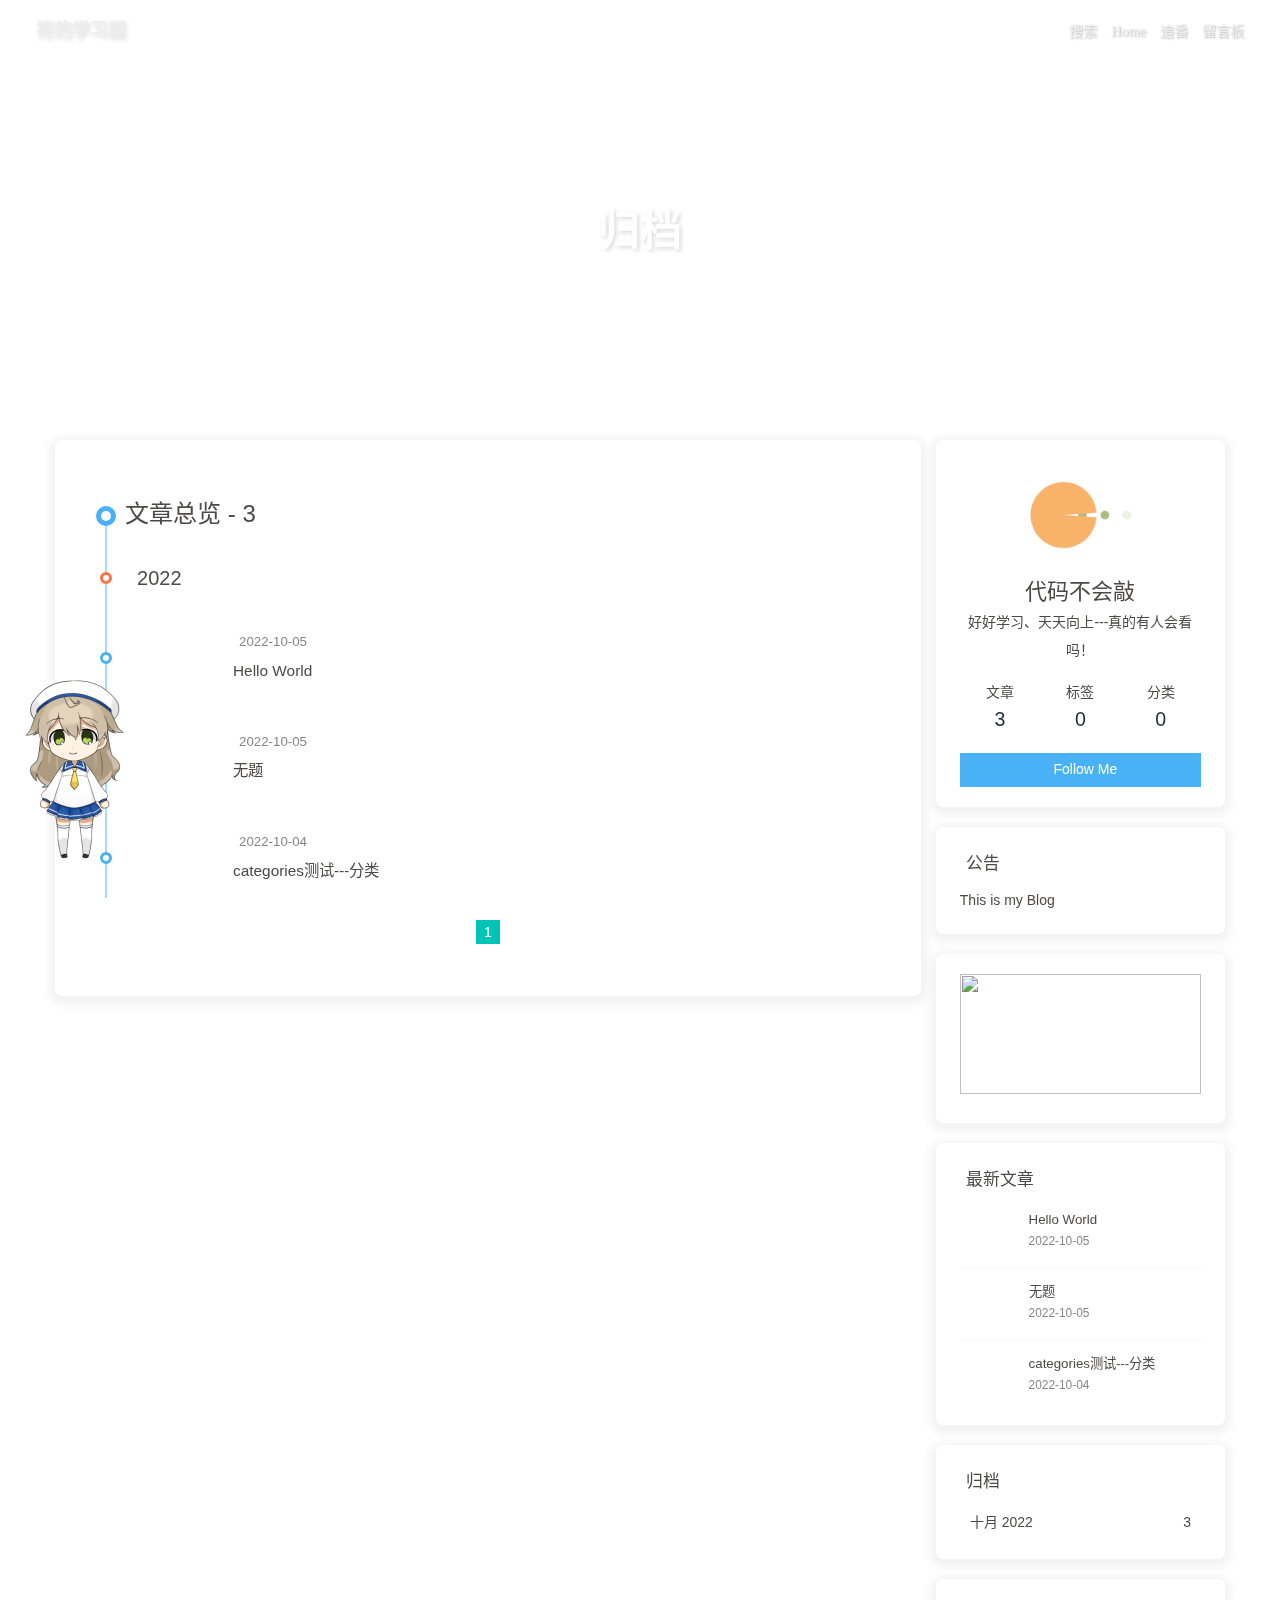
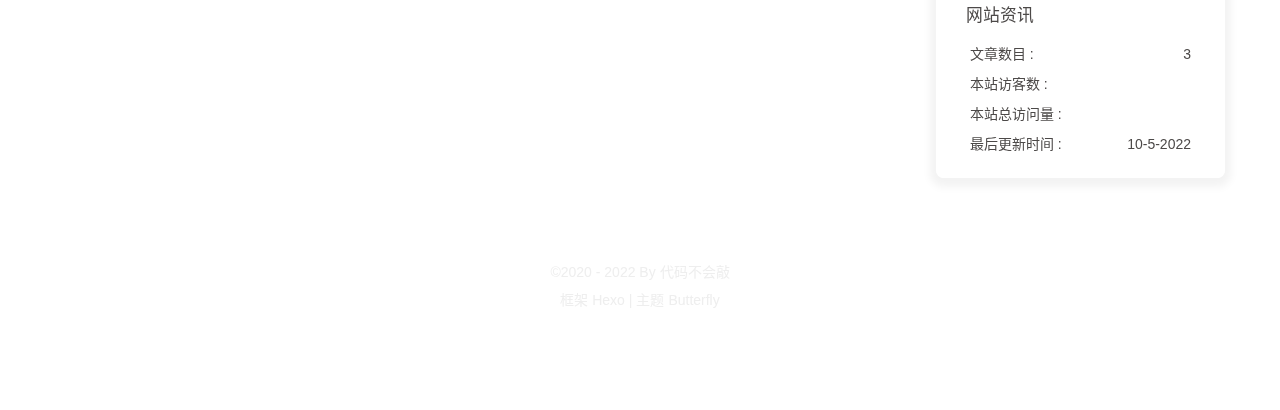
==== commit 99511bcd: "更新睡觉 Updated By Github Actions" ====
--- a/archives/index.html
+++ b/archives/index.html
@@ -34,7 +34,7 @@
   isPhotoFigcaption: false,
   islazyload: false,
   isAnchor: false
-}</script><script id="config-diff">var GLOBAL_CONFIG_SITE={title:"归档",isPost:!1,isHome:!1,isHighlightShrink:!1,isToc:!1,postUpdate:"2022-10-05 14:45:34"}</script><noscript><style>#nav{opacity:1}.justified-gallery img{opacity:1}#post-meta time,#recent-posts time{display:inline!important}</style></noscript><script>(win=>{
+}</script><script id="config-diff">var GLOBAL_CONFIG_SITE={title:"归档",isPost:!1,isHome:!1,isHighlightShrink:!1,isToc:!1,postUpdate:"2022-10-05 15:08:35"}</script><noscript><style>#nav{opacity:1}.justified-gallery img{opacity:1}#post-meta time,#recent-posts time{display:inline!important}</style></noscript><script>(win=>{
     win.saveToLocal = {
       set: function setWithExpiry(key, value, ttl) {
         if (ttl === 0) return
@@ -110,7 +110,7 @@
       }
     }
     detectApple()
-    })(window)</script><link rel="stylesheet" href="/css/custom.css" media="defer" onload='this.media="all"'><link rel="stylesheet" href="https://cdn.cbd.int/hexo-butterfly-clock-anzhiyu@1.1.6/lib/clock.min.css"><link rel="stylesheet" href="https://npm.elemecdn.com/anzhiyu-blog@2.0.4/css/runtime/runtime.min.css" media="print" onload='this.media="all"'><link rel="stylesheet" href="https://cdn.cbd.int/hexo-butterfly-wowjs/lib/animate.min.css" media="print" onload='this.media="screen"'><link rel="stylesheet" href="https://cdn.cbd.int/hexo-butterfly-tag-plugins-plus@latest/lib/assets/font-awesome-animation.min.css" media="defer" onload='this.media="all"'><link rel="stylesheet" href="https://cdn.cbd.int/hexo-butterfly-tag-plugins-plus@latest/lib/tag_plugins.css" media="defer" onload='this.media="all"'><script src="https://cdn.cbd.int/hexo-butterfly-tag-plugins-plus@latest/lib/assets/carousel-touch.js"></script><meta name="generator" content="Hexo 6.3.0"><link rel="alternate" href="/atom.xml" title="符的学习屋" type="application/atom+xml"></head><body><div id="web_bg"></div><div id="sidebar"><div id="menu-mask"></div><div id="sidebar-menus"><div class="avatar-img is-center"><img src="https://i.loli.net/2021/02/24/5O1day2nriDzjSu.png" onerror='onerror=null,src="/img/friend_404.gif"' alt="avatar"></div><div class="sidebar-site-data site-data is-center"><a href="/archives/"><div class="headline">文章</div><div class="length-num">3</div></a><a href="/tags/"><div class="headline">标签</div><div class="length-num">0</div></a><a href="/categories/"><div class="headline">分类</div><div class="length-num">0</div></a></div><hr><div class="menus_items"><div class="menus_item"><a class="site-page" href="/"><i class="fa-fw fas fa-home"></i> <span>Home</span></a></div><div class="menus_item"><a class="site-page" href="/bangumis/"><i class="fa-fw"></i> <span>追番</span></a></div><div class="menus_item"><a class="site-page" href="/comments/"><i class="fa-fw fas fa-envelope"></i> <span>留言板</span></a></div></div></div></div><div class="page" id="body-wrap"><header class="not-home-page" id="page-header"><nav id="nav"><span id="blog_name"><a id="site-name" href="/">符的学习屋</a></span><div id="menus"><div id="search-button"><a class="site-page social-icon search"><i class="fas fa-search fa-fw"></i> <span>搜索</span></a></div><div class="menus_items"><div class="menus_item"><a class="site-page" href="/"><i class="fa-fw fas fa-home"></i> <span>Home</span></a></div><div class="menus_item"><a class="site-page" href="/bangumis/"><i class="fa-fw"></i> <span>追番</span></a></div><div class="menus_item"><a class="site-page" href="/comments/"><i class="fa-fw fas fa-envelope"></i> <span>留言板</span></a></div></div><div id="toggle-menu"><a class="site-page"><i class="fas fa-bars fa-fw"></i></a></div></div></nav><div id="page-site-info"><h1 id="site-title">归档</h1></div></header><main class="layout" id="content-inner"><div id="archive"><div class="article-sort-title">文章总览 - 3</div><div class="article-sort"><div class="article-sort-item year">2022</div><div class="article-sort-item"><a class="article-sort-item-img" href="/posts/16107.html" title="Hello World"><img src="[data-uri]" alt="Hello World" onerror='this.onerror=null,this.src="/img/404.jpg"'></a><div class="article-sort-item-info"><div class="article-sort-item-time"><i class="far fa-calendar-alt"></i><time class="post-meta-date-created" datetime="2022-10-05T06:45:09.270Z" title="发表于 2022-10-05 14:45:09">2022-10-05</time></div><a class="article-sort-item-title" href="/posts/16107.html" title="Hello World">Hello World</a></div></div><div class="article-sort-item"><a class="article-sort-item-img" href="/posts/0.html" title="无题"><img src="[data-uri]" alt="无题" onerror='this.onerror=null,this.src="/img/404.jpg"'></a><div class="article-sort-item-info"><div class="article-sort-item-time"><i class="far fa-calendar-alt"></i><time class="post-meta-date-created" datetime="2022-10-05T06:45:09.270Z" title="发表于 2022-10-05 14:45:09">2022-10-05</time></div><a class="article-sort-item-title" href="/posts/0.html" title="无题">无题</a></div></div><div class="article-sort-item"><a class="article-sort-item-img" href="/posts/undefined.html" title="categories测试---分类"><img src="[data-uri]" alt="categories测试---分类" onerror='this.onerror=null,this.src="/img/404.jpg"'></a><div class="article-sort-item-info"><div class="article-sort-item-time"><i class="far fa-calendar-alt"></i><time class="post-meta-date-created" datetime="2022-10-04T10:00:03.000Z" title="发表于 2022-10-04 18:00:03">2022-10-04</time></div><a class="article-sort-item-title" href="/posts/undefined.html" title="categories测试---分类">categories测试---分类</a></div></div></div><nav id="pagination"><div class="pagination"><span class="page-number current">1</span></div></nav></div><div class="aside-content" id="aside-content"><div class="card-widget card-info"><div class="is-center"><div class="avatar-img"><img src="https://i.loli.net/2021/02/24/5O1day2nriDzjSu.png" onerror='this.onerror=null,this.src="/img/friend_404.gif"' alt="avatar"></div><div class="author-info__name">代码不会敲</div><div class="author-info__description">好好学习、天天向上---真的有人会看吗！</div></div><div class="card-info-data site-data is-center"><a href="/archives/"><div class="headline">文章</div><div class="length-num">3</div></a><a href="/tags/"><div class="headline">标签</div><div class="length-num">0</div></a><a href="/categories/"><div class="headline">分类</div><div class="length-num">0</div></a></div><a id="card-info-btn" target="_blank" rel="noopener" href="https://github.com/xxxxxx"><i class="fab fa-github"></i><span>Follow Me</span></a></div><div class="card-widget card-announcement"><div class="item-headline"><i class="fas fa-bullhorn fa-shake"></i><span>公告</span></div><div class="announcement_content">This is my Blog</div></div><div class="sticky_layout"><div class="card-widget card-recent-post"><div class="item-headline"><i class="fas fa-history"></i><span>最新文章</span></div><div class="aside-list"><div class="aside-list-item"><a class="thumbnail" href="/posts/16107.html" title="Hello World"><img src="[data-uri]" onerror='this.onerror=null,this.src="/img/404.jpg"' alt="Hello World"></a><div class="content"><a class="title" href="/posts/16107.html" title="Hello World">Hello World</a><time datetime="2022-10-05T06:45:09.270Z" title="发表于 2022-10-05 14:45:09">2022-10-05</time></div></div><div class="aside-list-item"><a class="thumbnail" href="/posts/0.html" title="无题"><img src="[data-uri]" onerror='this.onerror=null,this.src="/img/404.jpg"' alt="无题"></a><div class="content"><a class="title" href="/posts/0.html" title="无题">无题</a><time datetime="2022-10-05T06:45:09.270Z" title="发表于 2022-10-05 14:45:09">2022-10-05</time></div></div><div class="aside-list-item"><a class="thumbnail" href="/posts/undefined.html" title="categories测试---分类"><img src="[data-uri]" onerror='this.onerror=null,this.src="/img/404.jpg"' alt="categories测试---分类"></a><div class="content"><a class="title" href="/posts/undefined.html" title="categories测试---分类">categories测试---分类</a><time datetime="2022-10-04T10:00:03.000Z" title="发表于 2022-10-04 18:00:03">2022-10-04</time></div></div></div></div><div class="card-widget card-archives"><div class="item-headline"><i class="fas fa-archive"></i><span>归档</span></div><ul class="card-archive-list"><li class="card-archive-list-item"><a class="card-archive-list-link" href="/archives/2022/10/"><span class="card-archive-list-date">十月 2022</span><span class="card-archive-list-count">3</span></a></li></ul></div><div class="card-widget card-webinfo"><div class="item-headline"><i class="fas fa-chart-line"></i><span>网站资讯</span></div><div class="webinfo"><div class="webinfo-item"><div class="item-name">文章数目 :</div><div class="item-count">3</div></div><div class="webinfo-item"><div class="item-name">本站访客数 :</div><div class="item-count" id="busuanzi_value_site_uv"><i class="fa-solid fa-spinner fa-spin"></i></div></div><div class="webinfo-item"><div class="item-name">本站总访问量 :</div><div class="item-count" id="busuanzi_value_site_pv"><i class="fa-solid fa-spinner fa-spin"></i></div></div><div class="webinfo-item"><div class="item-name">最后更新时间 :</div><div class="item-count" id="last-push-date" data-lastpushdate="2022-10-05T06:45:34.201Z"><i class="fa-solid fa-spinner fa-spin"></i></div></div></div></div></div></div></main><footer id="footer"><div id="footer-wrap"><div class="copyright">&copy;2020 - 2022 By 代码不会敲</div><div class="framework-info"><span>框架</span> <a target="_blank" rel="noopener" href="https://hexo.io">Hexo</a><span class="footer-separator">|</span><span>主题</span> <a target="_blank" rel="noopener" href="https://github.com/jerryc127/hexo-theme-butterfly">Butterfly</a></div></div></footer></div><div id="rightside"><div id="rightside-config-hide"><button id="darkmode" type="button" title="浅色和深色模式转换"><i class="fas fa-adjust"></i></button><button id="hide-aside-btn" type="button" title="单栏和双栏切换"><i class="fas fa-arrows-alt-h"></i></button></div><div id="rightside-config-show"><button id="rightside_config" type="button" title="设置"><i class="fas fa-cog fa-spin"></i></button><button id="go-up" type="button" title="回到顶部"><i class="fas fa-arrow-up"></i></button></div></div><div id="local-search"><div class="search-dialog"><nav class="search-nav"><span class="search-dialog-title">搜索</span><span id="loading-status"></span><button class="search-close-button"><i class="fas fa-times"></i></button></nav><div class="is-center" id="loading-database"><i class="fas fa-spinner fa-pulse"></i> <span>数据库加载中</span></div><div class="search-wrap"><div id="local-search-input"><div class="local-search-box"><input class="local-search-box--input" placeholder="搜索文章" type="text"></div></div><hr><div id="local-search-results"></div></div></div><div id="search-mask"></div></div><div><script src="/js/utils.js"></script><script src="/js/main.js"></script><script src="https://cdn.jsdelivr.net/npm/@fancyapps/ui/dist/fancybox.umd.min.js"></script><script src="/js/search/local-search.js"></script><div class="js-pjax"></div><div class="aplayer no-destroy" data-id="1708664797" data-server="tencent" data-type="playlist" data-order="list" data-fixed="true" data-preload="auto" data-autoplay="false" data-mutex="true"></div><link rel="stylesheet" href="https://cdn.jsdelivr.net/npm/aplayer/dist/APlayer.min.css" media="print" onload='this.media="all"'><script src="https://cdn.jsdelivr.net/npm/aplayer/dist/APlayer.min.js"></script><script src="https://cdn.jsdelivr.net/npm/butterfly-extsrc/metingjs/dist/Meting.min.js"></script><div class="app-refresh" id="app-refresh" style="position:fixed;top:-2.2rem;left:0;right:0;z-index:99999;padding:0 1rem;font-size:15px;height:2.2rem;transition:all .3s ease"><div class="app-refresh-wrap" style="display:flex;color:#fff;height:100%;align-items:center;justify-content:center"><label>✨ 有新文章啦！ 👉</label><a href="javascript:void(0)" onclick="location.reload()"><span style="color:#fff;text-decoration:underline;cursor:pointer">🍗点击食用🍔</span></a></div></div><script>if ('serviceWorker' in navigator) {
+    })(window)</script><link rel="stylesheet" href="/css/custom.css" media="defer" onload='this.media="all"'><link rel="stylesheet" href="https://cdn.cbd.int/hexo-butterfly-clock-anzhiyu@1.1.6/lib/clock.min.css"><link rel="stylesheet" href="https://npm.elemecdn.com/anzhiyu-blog@2.0.4/css/runtime/runtime.min.css" media="print" onload='this.media="all"'><link rel="stylesheet" href="https://cdn.cbd.int/hexo-butterfly-wowjs/lib/animate.min.css" media="print" onload='this.media="screen"'><link rel="stylesheet" href="https://cdn.cbd.int/hexo-butterfly-tag-plugins-plus@latest/lib/assets/font-awesome-animation.min.css" media="defer" onload='this.media="all"'><link rel="stylesheet" href="https://cdn.cbd.int/hexo-butterfly-tag-plugins-plus@latest/lib/tag_plugins.css" media="defer" onload='this.media="all"'><script src="https://cdn.cbd.int/hexo-butterfly-tag-plugins-plus@latest/lib/assets/carousel-touch.js"></script><meta name="generator" content="Hexo 6.3.0"><link rel="alternate" href="/atom.xml" title="符的学习屋" type="application/atom+xml"></head><body><div id="web_bg"></div><div id="sidebar"><div id="menu-mask"></div><div id="sidebar-menus"><div class="avatar-img is-center"><img src="https://i.loli.net/2021/02/24/5O1day2nriDzjSu.png" onerror='onerror=null,src="/img/friend_404.gif"' alt="avatar"></div><div class="sidebar-site-data site-data is-center"><a href="/archives/"><div class="headline">文章</div><div class="length-num">3</div></a><a href="/tags/"><div class="headline">标签</div><div class="length-num">0</div></a><a href="/categories/"><div class="headline">分类</div><div class="length-num">0</div></a></div><hr><div class="menus_items"><div class="menus_item"><a class="site-page" href="/"><i class="fa-fw fas fa-home"></i> <span>Home</span></a></div><div class="menus_item"><a class="site-page" href="/bangumis/"><i class="fa-fw"></i> <span>追番</span></a></div><div class="menus_item"><a class="site-page" href="/comments/"><i class="fa-fw fas fa-envelope"></i> <span>留言板</span></a></div></div></div></div><div class="page" id="body-wrap"><header class="not-home-page" id="page-header"><nav id="nav"><span id="blog_name"><a id="site-name" href="/">符的学习屋</a></span><div id="menus"><div id="search-button"><a class="site-page social-icon search"><i class="fas fa-search fa-fw"></i> <span>搜索</span></a></div><div class="menus_items"><div class="menus_item"><a class="site-page" href="/"><i class="fa-fw fas fa-home"></i> <span>Home</span></a></div><div class="menus_item"><a class="site-page" href="/bangumis/"><i class="fa-fw"></i> <span>追番</span></a></div><div class="menus_item"><a class="site-page" href="/comments/"><i class="fa-fw fas fa-envelope"></i> <span>留言板</span></a></div></div><div id="toggle-menu"><a class="site-page"><i class="fas fa-bars fa-fw"></i></a></div></div></nav><div id="page-site-info"><h1 id="site-title">归档</h1></div></header><main class="layout" id="content-inner"><div id="archive"><div class="article-sort-title">文章总览 - 3</div><div class="article-sort"><div class="article-sort-item year">2022</div><div class="article-sort-item"><a class="article-sort-item-img" href="/posts/16107.html" title="Hello World"><img src="[data-uri]" alt="Hello World" onerror='this.onerror=null,this.src="/img/404.jpg"'></a><div class="article-sort-item-info"><div class="article-sort-item-time"><i class="far fa-calendar-alt"></i><time class="post-meta-date-created" datetime="2022-10-05T07:07:14.671Z" title="发表于 2022-10-05 15:07:14">2022-10-05</time></div><a class="article-sort-item-title" href="/posts/16107.html" title="Hello World">Hello World</a></div></div><div class="article-sort-item"><a class="article-sort-item-img" href="/posts/0.html" title="无题"><img src="[data-uri]" alt="无题" onerror='this.onerror=null,this.src="/img/404.jpg"'></a><div class="article-sort-item-info"><div class="article-sort-item-time"><i class="far fa-calendar-alt"></i><time class="post-meta-date-created" datetime="2022-10-05T07:07:14.671Z" title="发表于 2022-10-05 15:07:14">2022-10-05</time></div><a class="article-sort-item-title" href="/posts/0.html" title="无题">无题</a></div></div><div class="article-sort-item"><a class="article-sort-item-img" href="/posts/undefined.html" title="categories测试---分类"><img src="[data-uri]" alt="categories测试---分类" onerror='this.onerror=null,this.src="/img/404.jpg"'></a><div class="article-sort-item-info"><div class="article-sort-item-time"><i class="far fa-calendar-alt"></i><time class="post-meta-date-created" datetime="2022-10-04T10:00:03.000Z" title="发表于 2022-10-04 18:00:03">2022-10-04</time></div><a class="article-sort-item-title" href="/posts/undefined.html" title="categories测试---分类">categories测试---分类</a></div></div></div><nav id="pagination"><div class="pagination"><span class="page-number current">1</span></div></nav></div><div class="aside-content" id="aside-content"><div class="card-widget card-info"><div class="is-center"><div class="avatar-img"><img src="https://i.loli.net/2021/02/24/5O1day2nriDzjSu.png" onerror='this.onerror=null,this.src="/img/friend_404.gif"' alt="avatar"></div><div class="author-info__name">代码不会敲</div><div class="author-info__description">好好学习、天天向上---真的有人会看吗！</div></div><div class="card-info-data site-data is-center"><a href="/archives/"><div class="headline">文章</div><div class="length-num">3</div></a><a href="/tags/"><div class="headline">标签</div><div class="length-num">0</div></a><a href="/categories/"><div class="headline">分类</div><div class="length-num">0</div></a></div><a id="card-info-btn" target="_blank" rel="noopener" href="https://github.com/xxxxxx"><i class="fab fa-github"></i><span>Follow Me</span></a></div><div class="card-widget card-announcement"><div class="item-headline"><i class="fas fa-bullhorn fa-shake"></i><span>公告</span></div><div class="announcement_content">This is my Blog</div></div><div class="sticky_layout"><div class="card-widget card-recent-post"><div class="item-headline"><i class="fas fa-history"></i><span>最新文章</span></div><div class="aside-list"><div class="aside-list-item"><a class="thumbnail" href="/posts/16107.html" title="Hello World"><img src="[data-uri]" onerror='this.onerror=null,this.src="/img/404.jpg"' alt="Hello World"></a><div class="content"><a class="title" href="/posts/16107.html" title="Hello World">Hello World</a><time datetime="2022-10-05T07:07:14.671Z" title="发表于 2022-10-05 15:07:14">2022-10-05</time></div></div><div class="aside-list-item"><a class="thumbnail" href="/posts/0.html" title="无题"><img src="[data-uri]" onerror='this.onerror=null,this.src="/img/404.jpg"' alt="无题"></a><div class="content"><a class="title" href="/posts/0.html" title="无题">无题</a><time datetime="2022-10-05T07:07:14.671Z" title="发表于 2022-10-05 15:07:14">2022-10-05</time></div></div><div class="aside-list-item"><a class="thumbnail" href="/posts/undefined.html" title="categories测试---分类"><img src="[data-uri]" onerror='this.onerror=null,this.src="/img/404.jpg"' alt="categories测试---分类"></a><div class="content"><a class="title" href="/posts/undefined.html" title="categories测试---分类">categories测试---分类</a><time datetime="2022-10-04T10:00:03.000Z" title="发表于 2022-10-04 18:00:03">2022-10-04</time></div></div></div></div><div class="card-widget card-archives"><div class="item-headline"><i class="fas fa-archive"></i><span>归档</span></div><ul class="card-archive-list"><li class="card-archive-list-item"><a class="card-archive-list-link" href="/archives/2022/10/"><span class="card-archive-list-date">十月 2022</span><span class="card-archive-list-count">3</span></a></li></ul></div><div class="card-widget card-webinfo"><div class="item-headline"><i class="fas fa-chart-line"></i><span>网站资讯</span></div><div class="webinfo"><div class="webinfo-item"><div class="item-name">文章数目 :</div><div class="item-count">3</div></div><div class="webinfo-item"><div class="item-name">本站访客数 :</div><div class="item-count" id="busuanzi_value_site_uv"><i class="fa-solid fa-spinner fa-spin"></i></div></div><div class="webinfo-item"><div class="item-name">本站总访问量 :</div><div class="item-count" id="busuanzi_value_site_pv"><i class="fa-solid fa-spinner fa-spin"></i></div></div><div class="webinfo-item"><div class="item-name">最后更新时间 :</div><div class="item-count" id="last-push-date" data-lastpushdate="2022-10-05T07:08:35.574Z"><i class="fa-solid fa-spinner fa-spin"></i></div></div></div></div></div></div></main><footer id="footer"><div id="footer-wrap"><div class="copyright">&copy;2020 - 2022 By 代码不会敲</div><div class="framework-info"><span>框架</span> <a target="_blank" rel="noopener" href="https://hexo.io">Hexo</a><span class="footer-separator">|</span><span>主题</span> <a target="_blank" rel="noopener" href="https://github.com/jerryc127/hexo-theme-butterfly">Butterfly</a></div></div></footer></div><div id="rightside"><div id="rightside-config-hide"><button id="darkmode" type="button" title="浅色和深色模式转换"><i class="fas fa-adjust"></i></button><button id="hide-aside-btn" type="button" title="单栏和双栏切换"><i class="fas fa-arrows-alt-h"></i></button></div><div id="rightside-config-show"><button id="rightside_config" type="button" title="设置"><i class="fas fa-cog fa-spin"></i></button><button id="go-up" type="button" title="回到顶部"><i class="fas fa-arrow-up"></i></button></div></div><div id="local-search"><div class="search-dialog"><nav class="search-nav"><span class="search-dialog-title">搜索</span><span id="loading-status"></span><button class="search-close-button"><i class="fas fa-times"></i></button></nav><div class="is-center" id="loading-database"><i class="fas fa-spinner fa-pulse"></i> <span>数据库加载中</span></div><div class="search-wrap"><div id="local-search-input"><div class="local-search-box"><input class="local-search-box--input" placeholder="搜索文章" type="text"></div></div><hr><div id="local-search-results"></div></div></div><div id="search-mask"></div></div><div><script src="/js/utils.js"></script><script src="/js/main.js"></script><script src="https://cdn.jsdelivr.net/npm/@fancyapps/ui/dist/fancybox.umd.min.js"></script><script src="/js/search/local-search.js"></script><div class="js-pjax"></div><div class="aplayer no-destroy" data-id="1708664797" data-server="tencent" data-type="playlist" data-order="list" data-fixed="true" data-preload="auto" data-autoplay="false" data-mutex="true"></div><link rel="stylesheet" href="https://cdn.jsdelivr.net/npm/aplayer/dist/APlayer.min.css" media="print" onload='this.media="all"'><script src="https://cdn.jsdelivr.net/npm/aplayer/dist/APlayer.min.js"></script><script src="https://cdn.jsdelivr.net/npm/butterfly-extsrc/metingjs/dist/Meting.min.js"></script><div class="app-refresh" id="app-refresh" style="position:fixed;top:-2.2rem;left:0;right:0;z-index:99999;padding:0 1rem;font-size:15px;height:2.2rem;transition:all .3s ease"><div class="app-refresh-wrap" style="display:flex;color:#fff;height:100%;align-items:center;justify-content:center"><label>✨ 有新文章啦！ 👉</label><a href="javascript:void(0)" onclick="location.reload()"><span style="color:#fff;text-decoration:underline;cursor:pointer">🍗点击食用🍔</span></a></div></div><script>if ('serviceWorker' in navigator) {
 if (navigator.serviceWorker.controller) {
 navigator.serviceWorker.addEventListener('controllerchange', function() {
 showNotification()
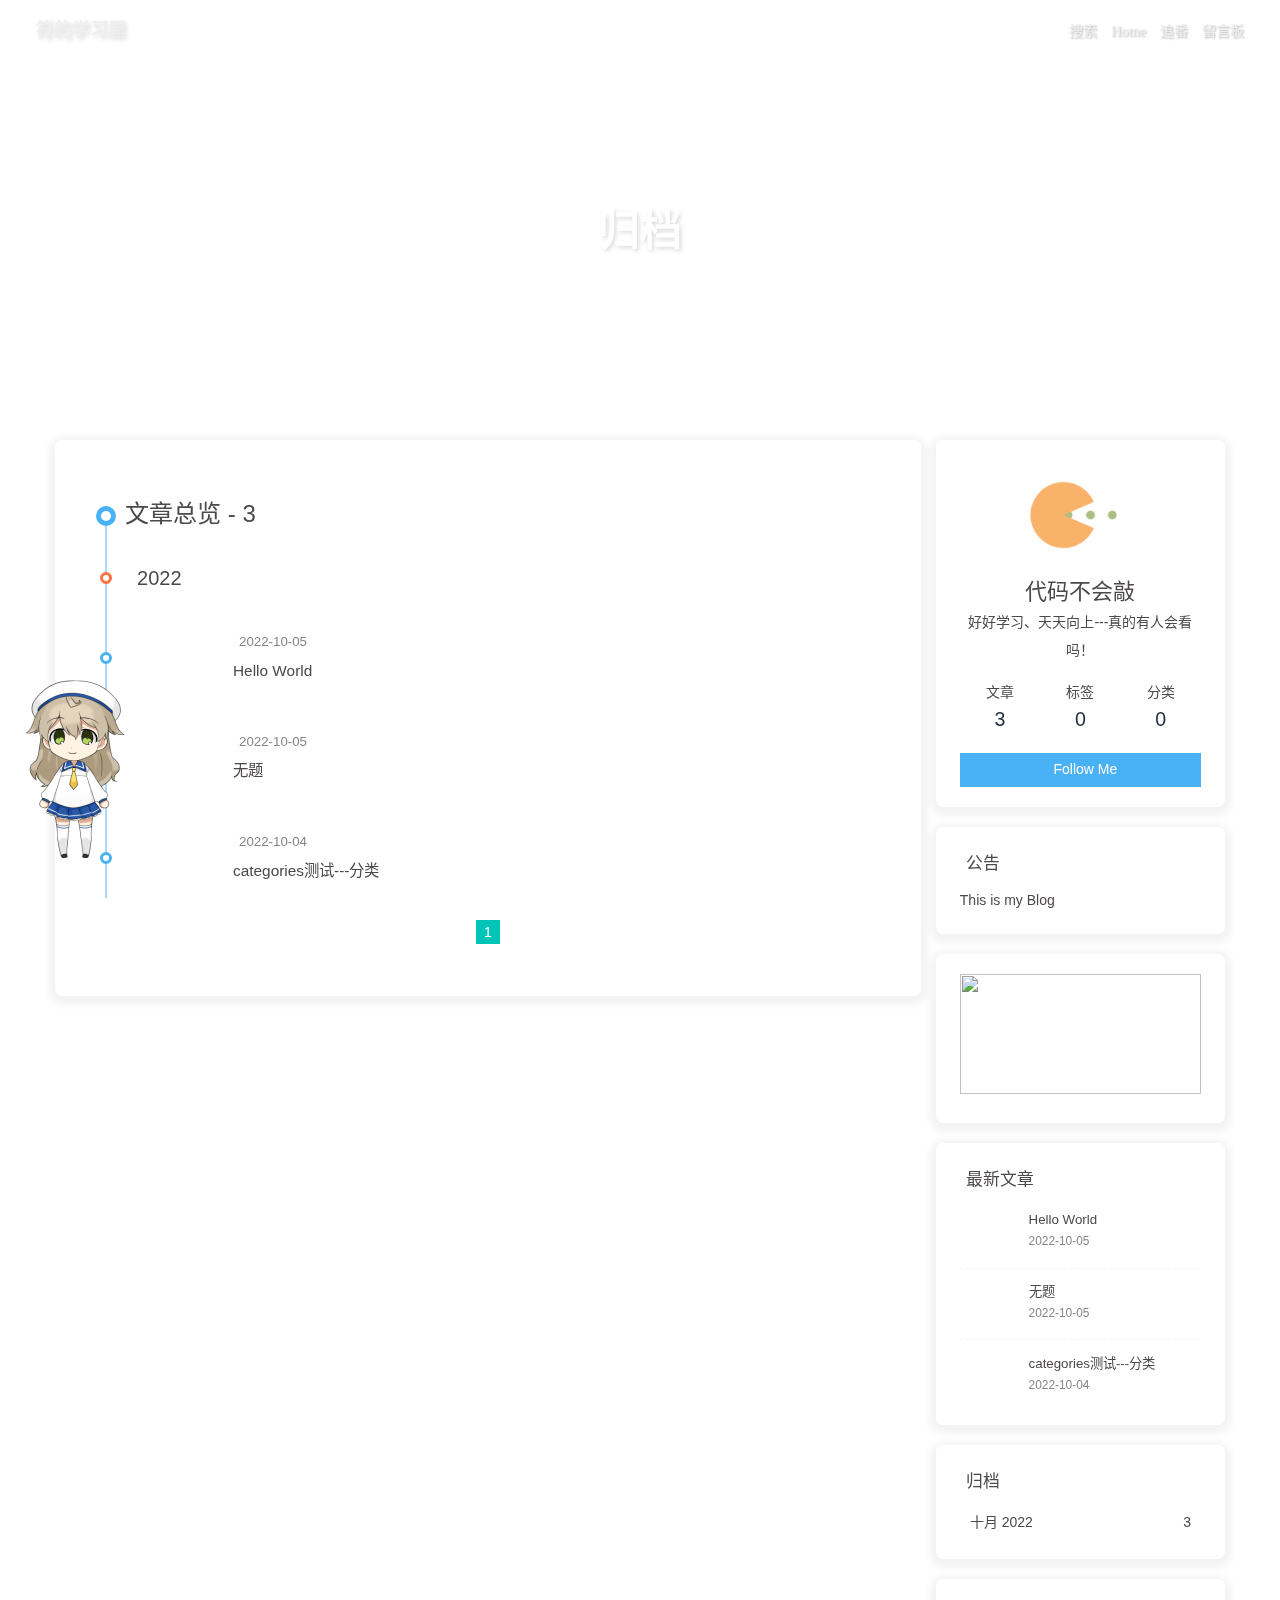
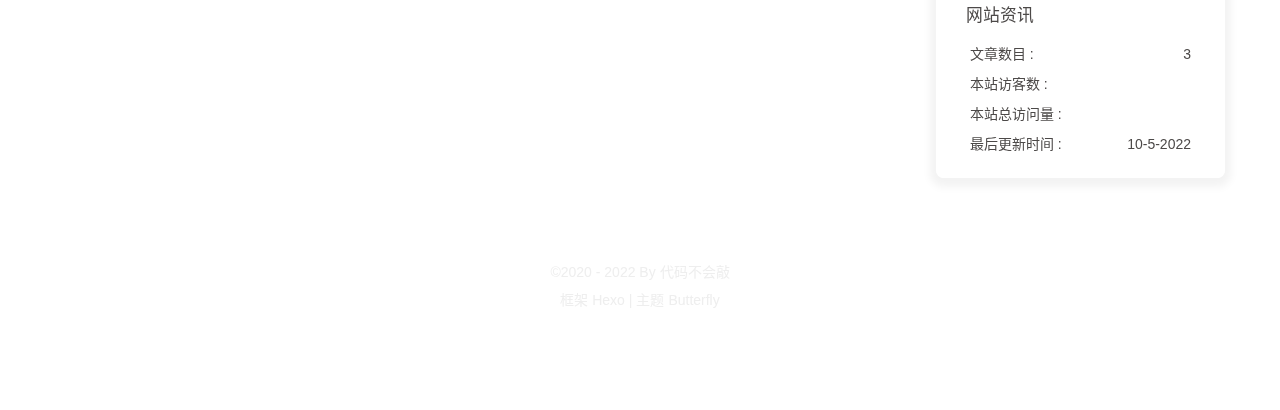
==== commit 3befc40d: "1 Updated By Github Actions" ====
--- a/archives/index.html
+++ b/archives/index.html
@@ -34,7 +34,7 @@
   isPhotoFigcaption: false,
   islazyload: false,
   isAnchor: false
-}</script><script id="config-diff">var GLOBAL_CONFIG_SITE={title:"归档",isPost:!1,isHome:!1,isHighlightShrink:!1,isToc:!1,postUpdate:"2022-10-05 15:08:35"}</script><noscript><style>#nav{opacity:1}.justified-gallery img{opacity:1}#post-meta time,#recent-posts time{display:inline!important}</style></noscript><script>(win=>{
+}</script><script id="config-diff">var GLOBAL_CONFIG_SITE={title:"归档",isPost:!1,isHome:!1,isHighlightShrink:!1,isToc:!1,postUpdate:"2022-10-05 15:20:07"}</script><noscript><style>#nav{opacity:1}.justified-gallery img{opacity:1}#post-meta time,#recent-posts time{display:inline!important}</style></noscript><script>(win=>{
     win.saveToLocal = {
       set: function setWithExpiry(key, value, ttl) {
         if (ttl === 0) return
@@ -110,7 +110,7 @@
       }
     }
     detectApple()
-    })(window)</script><link rel="stylesheet" href="/css/custom.css" media="defer" onload='this.media="all"'><link rel="stylesheet" href="https://cdn.cbd.int/hexo-butterfly-clock-anzhiyu@1.1.6/lib/clock.min.css"><link rel="stylesheet" href="https://npm.elemecdn.com/anzhiyu-blog@2.0.4/css/runtime/runtime.min.css" media="print" onload='this.media="all"'><link rel="stylesheet" href="https://cdn.cbd.int/hexo-butterfly-wowjs/lib/animate.min.css" media="print" onload='this.media="screen"'><link rel="stylesheet" href="https://cdn.cbd.int/hexo-butterfly-tag-plugins-plus@latest/lib/assets/font-awesome-animation.min.css" media="defer" onload='this.media="all"'><link rel="stylesheet" href="https://cdn.cbd.int/hexo-butterfly-tag-plugins-plus@latest/lib/tag_plugins.css" media="defer" onload='this.media="all"'><script src="https://cdn.cbd.int/hexo-butterfly-tag-plugins-plus@latest/lib/assets/carousel-touch.js"></script><meta name="generator" content="Hexo 6.3.0"><link rel="alternate" href="/atom.xml" title="符的学习屋" type="application/atom+xml"></head><body><div id="web_bg"></div><div id="sidebar"><div id="menu-mask"></div><div id="sidebar-menus"><div class="avatar-img is-center"><img src="https://i.loli.net/2021/02/24/5O1day2nriDzjSu.png" onerror='onerror=null,src="/img/friend_404.gif"' alt="avatar"></div><div class="sidebar-site-data site-data is-center"><a href="/archives/"><div class="headline">文章</div><div class="length-num">3</div></a><a href="/tags/"><div class="headline">标签</div><div class="length-num">0</div></a><a href="/categories/"><div class="headline">分类</div><div class="length-num">0</div></a></div><hr><div class="menus_items"><div class="menus_item"><a class="site-page" href="/"><i class="fa-fw fas fa-home"></i> <span>Home</span></a></div><div class="menus_item"><a class="site-page" href="/bangumis/"><i class="fa-fw"></i> <span>追番</span></a></div><div class="menus_item"><a class="site-page" href="/comments/"><i class="fa-fw fas fa-envelope"></i> <span>留言板</span></a></div></div></div></div><div class="page" id="body-wrap"><header class="not-home-page" id="page-header"><nav id="nav"><span id="blog_name"><a id="site-name" href="/">符的学习屋</a></span><div id="menus"><div id="search-button"><a class="site-page social-icon search"><i class="fas fa-search fa-fw"></i> <span>搜索</span></a></div><div class="menus_items"><div class="menus_item"><a class="site-page" href="/"><i class="fa-fw fas fa-home"></i> <span>Home</span></a></div><div class="menus_item"><a class="site-page" href="/bangumis/"><i class="fa-fw"></i> <span>追番</span></a></div><div class="menus_item"><a class="site-page" href="/comments/"><i class="fa-fw fas fa-envelope"></i> <span>留言板</span></a></div></div><div id="toggle-menu"><a class="site-page"><i class="fas fa-bars fa-fw"></i></a></div></div></nav><div id="page-site-info"><h1 id="site-title">归档</h1></div></header><main class="layout" id="content-inner"><div id="archive"><div class="article-sort-title">文章总览 - 3</div><div class="article-sort"><div class="article-sort-item year">2022</div><div class="article-sort-item"><a class="article-sort-item-img" href="/posts/16107.html" title="Hello World"><img src="[data-uri]" alt="Hello World" onerror='this.onerror=null,this.src="/img/404.jpg"'></a><div class="article-sort-item-info"><div class="article-sort-item-time"><i class="far fa-calendar-alt"></i><time class="post-meta-date-created" datetime="2022-10-05T07:07:14.671Z" title="发表于 2022-10-05 15:07:14">2022-10-05</time></div><a class="article-sort-item-title" href="/posts/16107.html" title="Hello World">Hello World</a></div></div><div class="article-sort-item"><a class="article-sort-item-img" href="/posts/0.html" title="无题"><img src="[data-uri]" alt="无题" onerror='this.onerror=null,this.src="/img/404.jpg"'></a><div class="article-sort-item-info"><div class="article-sort-item-time"><i class="far fa-calendar-alt"></i><time class="post-meta-date-created" datetime="2022-10-05T07:07:14.671Z" title="发表于 2022-10-05 15:07:14">2022-10-05</time></div><a class="article-sort-item-title" href="/posts/0.html" title="无题">无题</a></div></div><div class="article-sort-item"><a class="article-sort-item-img" href="/posts/undefined.html" title="categories测试---分类"><img src="[data-uri]" alt="categories测试---分类" onerror='this.onerror=null,this.src="/img/404.jpg"'></a><div class="article-sort-item-info"><div class="article-sort-item-time"><i class="far fa-calendar-alt"></i><time class="post-meta-date-created" datetime="2022-10-04T10:00:03.000Z" title="发表于 2022-10-04 18:00:03">2022-10-04</time></div><a class="article-sort-item-title" href="/posts/undefined.html" title="categories测试---分类">categories测试---分类</a></div></div></div><nav id="pagination"><div class="pagination"><span class="page-number current">1</span></div></nav></div><div class="aside-content" id="aside-content"><div class="card-widget card-info"><div class="is-center"><div class="avatar-img"><img src="https://i.loli.net/2021/02/24/5O1day2nriDzjSu.png" onerror='this.onerror=null,this.src="/img/friend_404.gif"' alt="avatar"></div><div class="author-info__name">代码不会敲</div><div class="author-info__description">好好学习、天天向上---真的有人会看吗！</div></div><div class="card-info-data site-data is-center"><a href="/archives/"><div class="headline">文章</div><div class="length-num">3</div></a><a href="/tags/"><div class="headline">标签</div><div class="length-num">0</div></a><a href="/categories/"><div class="headline">分类</div><div class="length-num">0</div></a></div><a id="card-info-btn" target="_blank" rel="noopener" href="https://github.com/xxxxxx"><i class="fab fa-github"></i><span>Follow Me</span></a></div><div class="card-widget card-announcement"><div class="item-headline"><i class="fas fa-bullhorn fa-shake"></i><span>公告</span></div><div class="announcement_content">This is my Blog</div></div><div class="sticky_layout"><div class="card-widget card-recent-post"><div class="item-headline"><i class="fas fa-history"></i><span>最新文章</span></div><div class="aside-list"><div class="aside-list-item"><a class="thumbnail" href="/posts/16107.html" title="Hello World"><img src="[data-uri]" onerror='this.onerror=null,this.src="/img/404.jpg"' alt="Hello World"></a><div class="content"><a class="title" href="/posts/16107.html" title="Hello World">Hello World</a><time datetime="2022-10-05T07:07:14.671Z" title="发表于 2022-10-05 15:07:14">2022-10-05</time></div></div><div class="aside-list-item"><a class="thumbnail" href="/posts/0.html" title="无题"><img src="[data-uri]" onerror='this.onerror=null,this.src="/img/404.jpg"' alt="无题"></a><div class="content"><a class="title" href="/posts/0.html" title="无题">无题</a><time datetime="2022-10-05T07:07:14.671Z" title="发表于 2022-10-05 15:07:14">2022-10-05</time></div></div><div class="aside-list-item"><a class="thumbnail" href="/posts/undefined.html" title="categories测试---分类"><img src="[data-uri]" onerror='this.onerror=null,this.src="/img/404.jpg"' alt="categories测试---分类"></a><div class="content"><a class="title" href="/posts/undefined.html" title="categories测试---分类">categories测试---分类</a><time datetime="2022-10-04T10:00:03.000Z" title="发表于 2022-10-04 18:00:03">2022-10-04</time></div></div></div></div><div class="card-widget card-archives"><div class="item-headline"><i class="fas fa-archive"></i><span>归档</span></div><ul class="card-archive-list"><li class="card-archive-list-item"><a class="card-archive-list-link" href="/archives/2022/10/"><span class="card-archive-list-date">十月 2022</span><span class="card-archive-list-count">3</span></a></li></ul></div><div class="card-widget card-webinfo"><div class="item-headline"><i class="fas fa-chart-line"></i><span>网站资讯</span></div><div class="webinfo"><div class="webinfo-item"><div class="item-name">文章数目 :</div><div class="item-count">3</div></div><div class="webinfo-item"><div class="item-name">本站访客数 :</div><div class="item-count" id="busuanzi_value_site_uv"><i class="fa-solid fa-spinner fa-spin"></i></div></div><div class="webinfo-item"><div class="item-name">本站总访问量 :</div><div class="item-count" id="busuanzi_value_site_pv"><i class="fa-solid fa-spinner fa-spin"></i></div></div><div class="webinfo-item"><div class="item-name">最后更新时间 :</div><div class="item-count" id="last-push-date" data-lastpushdate="2022-10-05T07:08:35.574Z"><i class="fa-solid fa-spinner fa-spin"></i></div></div></div></div></div></div></main><footer id="footer"><div id="footer-wrap"><div class="copyright">&copy;2020 - 2022 By 代码不会敲</div><div class="framework-info"><span>框架</span> <a target="_blank" rel="noopener" href="https://hexo.io">Hexo</a><span class="footer-separator">|</span><span>主题</span> <a target="_blank" rel="noopener" href="https://github.com/jerryc127/hexo-theme-butterfly">Butterfly</a></div></div></footer></div><div id="rightside"><div id="rightside-config-hide"><button id="darkmode" type="button" title="浅色和深色模式转换"><i class="fas fa-adjust"></i></button><button id="hide-aside-btn" type="button" title="单栏和双栏切换"><i class="fas fa-arrows-alt-h"></i></button></div><div id="rightside-config-show"><button id="rightside_config" type="button" title="设置"><i class="fas fa-cog fa-spin"></i></button><button id="go-up" type="button" title="回到顶部"><i class="fas fa-arrow-up"></i></button></div></div><div id="local-search"><div class="search-dialog"><nav class="search-nav"><span class="search-dialog-title">搜索</span><span id="loading-status"></span><button class="search-close-button"><i class="fas fa-times"></i></button></nav><div class="is-center" id="loading-database"><i class="fas fa-spinner fa-pulse"></i> <span>数据库加载中</span></div><div class="search-wrap"><div id="local-search-input"><div class="local-search-box"><input class="local-search-box--input" placeholder="搜索文章" type="text"></div></div><hr><div id="local-search-results"></div></div></div><div id="search-mask"></div></div><div><script src="/js/utils.js"></script><script src="/js/main.js"></script><script src="https://cdn.jsdelivr.net/npm/@fancyapps/ui/dist/fancybox.umd.min.js"></script><script src="/js/search/local-search.js"></script><div class="js-pjax"></div><div class="aplayer no-destroy" data-id="1708664797" data-server="tencent" data-type="playlist" data-order="list" data-fixed="true" data-preload="auto" data-autoplay="false" data-mutex="true"></div><link rel="stylesheet" href="https://cdn.jsdelivr.net/npm/aplayer/dist/APlayer.min.css" media="print" onload='this.media="all"'><script src="https://cdn.jsdelivr.net/npm/aplayer/dist/APlayer.min.js"></script><script src="https://cdn.jsdelivr.net/npm/butterfly-extsrc/metingjs/dist/Meting.min.js"></script><div class="app-refresh" id="app-refresh" style="position:fixed;top:-2.2rem;left:0;right:0;z-index:99999;padding:0 1rem;font-size:15px;height:2.2rem;transition:all .3s ease"><div class="app-refresh-wrap" style="display:flex;color:#fff;height:100%;align-items:center;justify-content:center"><label>✨ 有新文章啦！ 👉</label><a href="javascript:void(0)" onclick="location.reload()"><span style="color:#fff;text-decoration:underline;cursor:pointer">🍗点击食用🍔</span></a></div></div><script>if ('serviceWorker' in navigator) {
+    })(window)</script><link rel="stylesheet" href="/css/custom.css" media="defer" onload='this.media="all"'><link rel="stylesheet" href="https://cdn.cbd.int/hexo-butterfly-clock-anzhiyu@1.1.6/lib/clock.min.css"><link rel="stylesheet" href="https://npm.elemecdn.com/anzhiyu-blog@2.0.4/css/runtime/runtime.min.css" media="print" onload='this.media="all"'><link rel="stylesheet" href="https://cdn.cbd.int/hexo-butterfly-wowjs/lib/animate.min.css" media="print" onload='this.media="screen"'><link rel="stylesheet" href="https://cdn.cbd.int/hexo-butterfly-tag-plugins-plus@latest/lib/assets/font-awesome-animation.min.css" media="defer" onload='this.media="all"'><link rel="stylesheet" href="https://cdn.cbd.int/hexo-butterfly-tag-plugins-plus@latest/lib/tag_plugins.css" media="defer" onload='this.media="all"'><script src="https://cdn.cbd.int/hexo-butterfly-tag-plugins-plus@latest/lib/assets/carousel-touch.js"></script><meta name="generator" content="Hexo 6.3.0"><link rel="alternate" href="/atom.xml" title="符的学习屋" type="application/atom+xml"></head><body><div id="web_bg"></div><div id="sidebar"><div id="menu-mask"></div><div id="sidebar-menus"><div class="avatar-img is-center"><img src="https://i.loli.net/2021/02/24/5O1day2nriDzjSu.png" onerror='onerror=null,src="/img/friend_404.gif"' alt="avatar"></div><div class="sidebar-site-data site-data is-center"><a href="/archives/"><div class="headline">文章</div><div class="length-num">3</div></a><a href="/tags/"><div class="headline">标签</div><div class="length-num">0</div></a><a href="/categories/"><div class="headline">分类</div><div class="length-num">0</div></a></div><hr><div class="menus_items"><div class="menus_item"><a class="site-page" href="/"><i class="fa-fw fas fa-home"></i> <span>Home</span></a></div><div class="menus_item"><a class="site-page" href="/bangumis/"><i class="fa-fw"></i> <span>追番</span></a></div><div class="menus_item"><a class="site-page" href="/comments/"><i class="fa-fw fas fa-envelope"></i> <span>留言板</span></a></div></div></div></div><div class="page" id="body-wrap"><header class="not-home-page" id="page-header"><nav id="nav"><span id="blog_name"><a id="site-name" href="/">符的学习屋</a></span><div id="menus"><div id="search-button"><a class="site-page social-icon search"><i class="fas fa-search fa-fw"></i> <span>搜索</span></a></div><div class="menus_items"><div class="menus_item"><a class="site-page" href="/"><i class="fa-fw fas fa-home"></i> <span>Home</span></a></div><div class="menus_item"><a class="site-page" href="/bangumis/"><i class="fa-fw"></i> <span>追番</span></a></div><div class="menus_item"><a class="site-page" href="/comments/"><i class="fa-fw fas fa-envelope"></i> <span>留言板</span></a></div></div><div id="toggle-menu"><a class="site-page"><i class="fas fa-bars fa-fw"></i></a></div></div></nav><div id="page-site-info"><h1 id="site-title">归档</h1></div></header><main class="layout" id="content-inner"><div id="archive"><div class="article-sort-title">文章总览 - 3</div><div class="article-sort"><div class="article-sort-item year">2022</div><div class="article-sort-item"><a class="article-sort-item-img" href="/posts/16107.html" title="Hello World"><img src="[data-uri]" alt="Hello World" onerror='this.onerror=null,this.src="/img/404.jpg"'></a><div class="article-sort-item-info"><div class="article-sort-item-time"><i class="far fa-calendar-alt"></i><time class="post-meta-date-created" datetime="2022-10-05T07:19:47.133Z" title="发表于 2022-10-05 15:19:47">2022-10-05</time></div><a class="article-sort-item-title" href="/posts/16107.html" title="Hello World">Hello World</a></div></div><div class="article-sort-item"><a class="article-sort-item-img" href="/posts/0.html" title="无题"><img src="[data-uri]" alt="无题" onerror='this.onerror=null,this.src="/img/404.jpg"'></a><div class="article-sort-item-info"><div class="article-sort-item-time"><i class="far fa-calendar-alt"></i><time class="post-meta-date-created" datetime="2022-10-05T07:19:47.133Z" title="发表于 2022-10-05 15:19:47">2022-10-05</time></div><a class="article-sort-item-title" href="/posts/0.html" title="无题">无题</a></div></div><div class="article-sort-item"><a class="article-sort-item-img" href="/posts/undefined.html" title="categories测试---分类"><img src="[data-uri]" alt="categories测试---分类" onerror='this.onerror=null,this.src="/img/404.jpg"'></a><div class="article-sort-item-info"><div class="article-sort-item-time"><i class="far fa-calendar-alt"></i><time class="post-meta-date-created" datetime="2022-10-04T10:00:03.000Z" title="发表于 2022-10-04 18:00:03">2022-10-04</time></div><a class="article-sort-item-title" href="/posts/undefined.html" title="categories测试---分类">categories测试---分类</a></div></div></div><nav id="pagination"><div class="pagination"><span class="page-number current">1</span></div></nav></div><div class="aside-content" id="aside-content"><div class="card-widget card-info"><div class="is-center"><div class="avatar-img"><img src="https://i.loli.net/2021/02/24/5O1day2nriDzjSu.png" onerror='this.onerror=null,this.src="/img/friend_404.gif"' alt="avatar"></div><div class="author-info__name">代码不会敲</div><div class="author-info__description">好好学习、天天向上---真的有人会看吗！</div></div><div class="card-info-data site-data is-center"><a href="/archives/"><div class="headline">文章</div><div class="length-num">3</div></a><a href="/tags/"><div class="headline">标签</div><div class="length-num">0</div></a><a href="/categories/"><div class="headline">分类</div><div class="length-num">0</div></a></div><a id="card-info-btn" target="_blank" rel="noopener" href="https://github.com/xxxxxx"><i class="fab fa-github"></i><span>Follow Me</span></a></div><div class="card-widget card-announcement"><div class="item-headline"><i class="fas fa-bullhorn fa-shake"></i><span>公告</span></div><div class="announcement_content">This is my Blog</div></div><div class="sticky_layout"><div class="card-widget card-recent-post"><div class="item-headline"><i class="fas fa-history"></i><span>最新文章</span></div><div class="aside-list"><div class="aside-list-item"><a class="thumbnail" href="/posts/16107.html" title="Hello World"><img src="[data-uri]" onerror='this.onerror=null,this.src="/img/404.jpg"' alt="Hello World"></a><div class="content"><a class="title" href="/posts/16107.html" title="Hello World">Hello World</a><time datetime="2022-10-05T07:19:47.133Z" title="发表于 2022-10-05 15:19:47">2022-10-05</time></div></div><div class="aside-list-item"><a class="thumbnail" href="/posts/0.html" title="无题"><img src="[data-uri]" onerror='this.onerror=null,this.src="/img/404.jpg"' alt="无题"></a><div class="content"><a class="title" href="/posts/0.html" title="无题">无题</a><time datetime="2022-10-05T07:19:47.133Z" title="发表于 2022-10-05 15:19:47">2022-10-05</time></div></div><div class="aside-list-item"><a class="thumbnail" href="/posts/undefined.html" title="categories测试---分类"><img src="[data-uri]" onerror='this.onerror=null,this.src="/img/404.jpg"' alt="categories测试---分类"></a><div class="content"><a class="title" href="/posts/undefined.html" title="categories测试---分类">categories测试---分类</a><time datetime="2022-10-04T10:00:03.000Z" title="发表于 2022-10-04 18:00:03">2022-10-04</time></div></div></div></div><div class="card-widget card-archives"><div class="item-headline"><i class="fas fa-archive"></i><span>归档</span></div><ul class="card-archive-list"><li class="card-archive-list-item"><a class="card-archive-list-link" href="/archives/2022/10/"><span class="card-archive-list-date">十月 2022</span><span class="card-archive-list-count">3</span></a></li></ul></div><div class="card-widget card-webinfo"><div class="item-headline"><i class="fas fa-chart-line"></i><span>网站资讯</span></div><div class="webinfo"><div class="webinfo-item"><div class="item-name">文章数目 :</div><div class="item-count">3</div></div><div class="webinfo-item"><div class="item-name">本站访客数 :</div><div class="item-count" id="busuanzi_value_site_uv"><i class="fa-solid fa-spinner fa-spin"></i></div></div><div class="webinfo-item"><div class="item-name">本站总访问量 :</div><div class="item-count" id="busuanzi_value_site_pv"><i class="fa-solid fa-spinner fa-spin"></i></div></div><div class="webinfo-item"><div class="item-name">最后更新时间 :</div><div class="item-count" id="last-push-date" data-lastpushdate="2022-10-05T07:20:07.446Z"><i class="fa-solid fa-spinner fa-spin"></i></div></div></div></div></div></div></main><footer id="footer"><div id="footer-wrap"><div class="copyright">&copy;2020 - 2022 By 代码不会敲</div><div class="framework-info"><span>框架</span> <a target="_blank" rel="noopener" href="https://hexo.io">Hexo</a><span class="footer-separator">|</span><span>主题</span> <a target="_blank" rel="noopener" href="https://github.com/jerryc127/hexo-theme-butterfly">Butterfly</a></div></div></footer></div><div id="rightside"><div id="rightside-config-hide"><button id="darkmode" type="button" title="浅色和深色模式转换"><i class="fas fa-adjust"></i></button><button id="hide-aside-btn" type="button" title="单栏和双栏切换"><i class="fas fa-arrows-alt-h"></i></button></div><div id="rightside-config-show"><button id="rightside_config" type="button" title="设置"><i class="fas fa-cog fa-spin"></i></button><button id="go-up" type="button" title="回到顶部"><i class="fas fa-arrow-up"></i></button></div></div><div id="local-search"><div class="search-dialog"><nav class="search-nav"><span class="search-dialog-title">搜索</span><span id="loading-status"></span><button class="search-close-button"><i class="fas fa-times"></i></button></nav><div class="is-center" id="loading-database"><i class="fas fa-spinner fa-pulse"></i> <span>数据库加载中</span></div><div class="search-wrap"><div id="local-search-input"><div class="local-search-box"><input class="local-search-box--input" placeholder="搜索文章" type="text"></div></div><hr><div id="local-search-results"></div></div></div><div id="search-mask"></div></div><div><script src="/js/utils.js"></script><script src="/js/main.js"></script><script src="https://cdn.jsdelivr.net/npm/@fancyapps/ui/dist/fancybox.umd.min.js"></script><script src="/js/search/local-search.js"></script><div class="js-pjax"></div><div class="aplayer no-destroy" data-id="1708664797" data-server="tencent" data-type="playlist" data-order="list" data-fixed="true" data-preload="auto" data-autoplay="false" data-mutex="true"></div><link rel="stylesheet" href="https://cdn.jsdelivr.net/npm/aplayer/dist/APlayer.min.css" media="print" onload='this.media="all"'><script src="https://cdn.jsdelivr.net/npm/aplayer/dist/APlayer.min.js"></script><script src="https://cdn.jsdelivr.net/npm/butterfly-extsrc/metingjs/dist/Meting.min.js"></script><div class="app-refresh" id="app-refresh" style="position:fixed;top:-2.2rem;left:0;right:0;z-index:99999;padding:0 1rem;font-size:15px;height:2.2rem;transition:all .3s ease"><div class="app-refresh-wrap" style="display:flex;color:#fff;height:100%;align-items:center;justify-content:center"><label>✨ 有新文章啦！ 👉</label><a href="javascript:void(0)" onclick="location.reload()"><span style="color:#fff;text-decoration:underline;cursor:pointer">🍗点击食用🍔</span></a></div></div><script>if ('serviceWorker' in navigator) {
 if (navigator.serviceWorker.controller) {
 navigator.serviceWorker.addEventListener('controllerchange', function() {
 showNotification()
@@ -146,4 +146,4 @@
 var cssText = `top: 0; background: ${showBg};`
 document.getElementById('app-refresh').style.cssText = cssText
 }
-}</script><script async data-pjax src="//busuanzi.ibruce.info/busuanzi/2.3/busuanzi.pure.mini.js"></script></div><script data-pjax>function butterfly_clock_anzhiyu_injector_config(){var e=document.getElementsByClassName("sticky_layout")[0];console.log("已挂载butterfly_clock_anzhiyu"),e&&e.insertAdjacentHTML("afterbegin",'<div class="card-widget card-clock"><div class="card-glass"><div class="card-background"><div class="card-content"><div id="hexo_electric_clock"><img class="entered loading" id="card-clock-loading" src="https://cdn.cbd.int/hexo-butterfly-clock-anzhiyu@1.1.6/lib/loading.gif" style="height: 120px; width: 100%;" data-ll-status="loading"/></div></div></div></div></div>')}for(var elist="null".split(","),cpage=location.pathname,epage="all",qweather_key="b16a1fa0e63c46a4b8f28abfb06ae3fe",gaud_map_key="e2b04289e870b005374ee030148d64fd&s=rsv3",baidu_ak_key="undefined",flag=0,clock_rectangle="112.6534116,27.96920845",clock_default_rectangle_enable="true",i=0;i<elist.length;i++)cpage.includes(elist[i])&&flag++;"all"===epage&&0==flag?butterfly_clock_anzhiyu_injector_config():epage===cpage&&butterfly_clock_anzhiyu_injector_config()</script><script src="https://widget.qweather.net/simple/static/js/he-simple-common.js?v=2.0"></script><script data-pjax src="https://cdn.cbd.int/hexo-butterfly-clock-anzhiyu@1.1.6/lib/clock.min.js"></script><script data-pjax>function butterfly_footer_beautify_injector_config(){var t=document.getElementById("footer-wrap");console.log("已挂载butterfly_footer_beautify"),t.insertAdjacentHTML("beforeend",'<div id="workboard"></div><p id="ghbdages"><a class="github-badge" target="_blank" href="https://hexo.io/" style="margin-inline:5px" data-title="博客框架为Hexo_v5.4.0" title=""><img src="https://img.shields.io/badge/Frame-Hexo-blue?style=flat&amp;logo=hexo" alt=""/></a><a class="github-badge" target="_blank" href="https://butterfly.js.org/" style="margin-inline:5px" data-title="主题版本Butterfly_v4.2.2" title=""><img src="https://img.shields.io/badge/Theme-Butterfly-6513df?style=flat&amp;logo=bitdefender" alt=""/></a><a class="github-badge" target="_blank" href="https://www.jsdelivr.com/" style="margin-inline:5px" data-title="本站使用JsDelivr为静态资源提供CDN加速" title=""><img src="https://img.shields.io/badge/CDN-jsDelivr-orange?style=flat&amp;logo=jsDelivr" alt=""/></a><a class="github-badge" target="_blank" href="https://beian.miit.gov.cn/#/Integrated/index" style="margin-inline:5px" data-title="本站已在湘进行备案" title=""><img src="https://img.shields.io/badge/湘ICP备-2022004213号-e1d492?style=flat&amp;logo=[data-uri]" alt=""/></a><a class="github-badge" target="_blank" href="https://github.com/" style="margin-inline:5px" data-title="本站项目由Github托管" title=""><img src="https://img.shields.io/badge/Source-Github-d021d6?style=flat&amp;logo=GitHub" alt=""/></a><a class="github-badge" target="_blank" href="http://creativecommons.org/licenses/by-nc-sa/4.0/" style="margin-inline:5px" data-title="本站采用知识共享署名-非商业性使用-相同方式共享4.0国际许可协议进行许可" title=""><img src="https://img.shields.io/badge/Copyright-BY--NC--SA%204.0-d42328?style=flat&amp;logo=Claris" alt=""/></a></p>')}for(var elist="null".split(","),cpage=location.pathname,epage="all",flag=0,i=0;i<elist.length;i++)cpage.includes(elist[i])&&flag++;"all"===epage&&0==flag?butterfly_footer_beautify_injector_config():epage===cpage&&butterfly_footer_beautify_injector_config()</script><script async src="https://npm.elemecdn.com/anzhiyu-blog@2.0.4/js/runtime/runtime.min.js"></script><div class="js-pjax"><script async>for(var arr=document.getElementsByClassName("recent-post-item"),i=0;i<arr.length;i++)arr[i].classList.add("wow"),arr[i].classList.add("animate__zoomIn"),arr[i].setAttribute("data-wow-duration","1.5s"),arr[i].setAttribute("data-wow-delay","200ms"),arr[i].setAttribute("data-wow-offset","30"),arr[i].setAttribute("data-wow-iteration","1")</script><script async>for(var arr=document.getElementsByClassName("card-widget"),i=0;i<arr.length;i++)arr[i].classList.add("wow"),arr[i].classList.add("animate__zoomIn"),arr[i].setAttribute("data-wow-duration",""),arr[i].setAttribute("data-wow-delay","200ms"),arr[i].setAttribute("data-wow-offset",""),arr[i].setAttribute("data-wow-iteration","")</script><script async>for(var arr=document.getElementsByClassName("flink-list-card"),i=0;i<arr.length;i++)arr[i].classList.add("wow"),arr[i].classList.add("animate__flipInY"),arr[i].setAttribute("data-wow-duration","3s"),arr[i].setAttribute("data-wow-delay",""),arr[i].setAttribute("data-wow-offset",""),arr[i].setAttribute("data-wow-iteration","")</script><script async>for(var arr=document.getElementsByClassName("flink-list-card"),i=0;i<arr.length;i++)arr[i].classList.add("wow"),arr[i].classList.add("animate__animated"),arr[i].setAttribute("data-wow-duration","3s"),arr[i].setAttribute("data-wow-delay",""),arr[i].setAttribute("data-wow-offset",""),arr[i].setAttribute("data-wow-iteration","")</script><script async>for(var arr=document.getElementsByClassName("article-sort-item"),i=0;i<arr.length;i++)arr[i].classList.add("wow"),arr[i].classList.add("animate__slideInRight"),arr[i].setAttribute("data-wow-duration","1.5s"),arr[i].setAttribute("data-wow-delay",""),arr[i].setAttribute("data-wow-offset",""),arr[i].setAttribute("data-wow-iteration","")</script><script async>for(var arr=document.getElementsByClassName("site-card"),i=0;i<arr.length;i++)arr[i].classList.add("wow"),arr[i].classList.add("animate__flipInY"),arr[i].setAttribute("data-wow-duration","3s"),arr[i].setAttribute("data-wow-delay",""),arr[i].setAttribute("data-wow-offset",""),arr[i].setAttribute("data-wow-iteration","")</script><script async>for(var arr=document.getElementsByClassName("site-card"),i=0;i<arr.length;i++)arr[i].classList.add("wow"),arr[i].classList.add("animate__animated"),arr[i].setAttribute("data-wow-duration","3s"),arr[i].setAttribute("data-wow-delay",""),arr[i].setAttribute("data-wow-offset",""),arr[i].setAttribute("data-wow-iteration","")</script></div><script defer src="https://cdn.cbd.int/hexo-butterfly-wowjs/lib/wow.min.js"></script><script defer src="https://cdn.cbd.int/hexo-butterfly-wowjs/lib/wow_init.js"></script><script async src="/js/ali_font.js"></script><script src="/live2dw/lib/L2Dwidget.min.js?094cbace49a39548bed64abff5988b05"></script><script>L2Dwidget.init({tagMode:!1,debug:!1,model:{jsonPath:"/live2dw/assets/koharu.model.json"},display:{position:"left",width:150,height:300},mobile:{show:!1},log:!1,pluginJsPath:"lib/",pluginModelPath:"assets/",pluginRootPath:"live2dw/"})</script></body></html>+}</script><script async data-pjax src="//busuanzi.ibruce.info/busuanzi/2.3/busuanzi.pure.mini.js"></script></div><script data-pjax>function butterfly_clock_anzhiyu_injector_config(){var e=document.getElementsByClassName("sticky_layout")[0];console.log("已挂载butterfly_clock_anzhiyu"),e&&e.insertAdjacentHTML("afterbegin",'<div class="card-widget card-clock"><div class="card-glass"><div class="card-background"><div class="card-content"><div id="hexo_electric_clock"><img class="entered loading" id="card-clock-loading" src="https://cdn.cbd.int/hexo-butterfly-clock-anzhiyu@1.1.6/lib/loading.gif" style="height: 120px; width: 100%;" data-ll-status="loading"/></div></div></div></div></div>')}for(var elist="null".split(","),cpage=location.pathname,epage="all",qweather_key="248479b3b7904365981e7e766a280b7a",gaud_map_key="1d81943f8cdbf915e02fb313ade4cd2e",baidu_ak_key="undefined",flag=0,clock_rectangle="112.6534116,27.96920845",clock_default_rectangle_enable="true",i=0;i<elist.length;i++)cpage.includes(elist[i])&&flag++;"all"===epage&&0==flag?butterfly_clock_anzhiyu_injector_config():epage===cpage&&butterfly_clock_anzhiyu_injector_config()</script><script src="https://widget.qweather.net/simple/static/js/he-simple-common.js?v=2.0"></script><script data-pjax src="https://cdn.cbd.int/hexo-butterfly-clock-anzhiyu@1.1.6/lib/clock.min.js"></script><script data-pjax>function butterfly_footer_beautify_injector_config(){var t=document.getElementById("footer-wrap");console.log("已挂载butterfly_footer_beautify"),t.insertAdjacentHTML("beforeend",'<div id="workboard"></div><p id="ghbdages"><a class="github-badge" target="_blank" href="https://hexo.io/" style="margin-inline:5px" data-title="博客框架为Hexo_v5.4.0" title=""><img src="https://img.shields.io/badge/Frame-Hexo-blue?style=flat&amp;logo=hexo" alt=""/></a><a class="github-badge" target="_blank" href="https://butterfly.js.org/" style="margin-inline:5px" data-title="主题版本Butterfly_v4.2.2" title=""><img src="https://img.shields.io/badge/Theme-Butterfly-6513df?style=flat&amp;logo=bitdefender" alt=""/></a><a class="github-badge" target="_blank" href="https://www.jsdelivr.com/" style="margin-inline:5px" data-title="本站使用JsDelivr为静态资源提供CDN加速" title=""><img src="https://img.shields.io/badge/CDN-jsDelivr-orange?style=flat&amp;logo=jsDelivr" alt=""/></a><a class="github-badge" target="_blank" href="https://beian.miit.gov.cn/#/Integrated/index" style="margin-inline:5px" data-title="本站已在湘进行备案" title=""><img src="https://img.shields.io/badge/湘ICP备-2022004213号-e1d492?style=flat&amp;logo=[data-uri]" alt=""/></a><a class="github-badge" target="_blank" href="https://github.com/" style="margin-inline:5px" data-title="本站项目由Github托管" title=""><img src="https://img.shields.io/badge/Source-Github-d021d6?style=flat&amp;logo=GitHub" alt=""/></a><a class="github-badge" target="_blank" href="http://creativecommons.org/licenses/by-nc-sa/4.0/" style="margin-inline:5px" data-title="本站采用知识共享署名-非商业性使用-相同方式共享4.0国际许可协议进行许可" title=""><img src="https://img.shields.io/badge/Copyright-BY--NC--SA%204.0-d42328?style=flat&amp;logo=Claris" alt=""/></a></p>')}for(var elist="null".split(","),cpage=location.pathname,epage="all",flag=0,i=0;i<elist.length;i++)cpage.includes(elist[i])&&flag++;"all"===epage&&0==flag?butterfly_footer_beautify_injector_config():epage===cpage&&butterfly_footer_beautify_injector_config()</script><script async src="https://npm.elemecdn.com/anzhiyu-blog@2.0.4/js/runtime/runtime.min.js"></script><div class="js-pjax"><script async>for(var arr=document.getElementsByClassName("recent-post-item"),i=0;i<arr.length;i++)arr[i].classList.add("wow"),arr[i].classList.add("animate__zoomIn"),arr[i].setAttribute("data-wow-duration","1.5s"),arr[i].setAttribute("data-wow-delay","200ms"),arr[i].setAttribute("data-wow-offset","30"),arr[i].setAttribute("data-wow-iteration","1")</script><script async>for(var arr=document.getElementsByClassName("card-widget"),i=0;i<arr.length;i++)arr[i].classList.add("wow"),arr[i].classList.add("animate__zoomIn"),arr[i].setAttribute("data-wow-duration",""),arr[i].setAttribute("data-wow-delay","200ms"),arr[i].setAttribute("data-wow-offset",""),arr[i].setAttribute("data-wow-iteration","")</script><script async>for(var arr=document.getElementsByClassName("flink-list-card"),i=0;i<arr.length;i++)arr[i].classList.add("wow"),arr[i].classList.add("animate__flipInY"),arr[i].setAttribute("data-wow-duration","3s"),arr[i].setAttribute("data-wow-delay",""),arr[i].setAttribute("data-wow-offset",""),arr[i].setAttribute("data-wow-iteration","")</script><script async>for(var arr=document.getElementsByClassName("flink-list-card"),i=0;i<arr.length;i++)arr[i].classList.add("wow"),arr[i].classList.add("animate__animated"),arr[i].setAttribute("data-wow-duration","3s"),arr[i].setAttribute("data-wow-delay",""),arr[i].setAttribute("data-wow-offset",""),arr[i].setAttribute("data-wow-iteration","")</script><script async>for(var arr=document.getElementsByClassName("article-sort-item"),i=0;i<arr.length;i++)arr[i].classList.add("wow"),arr[i].classList.add("animate__slideInRight"),arr[i].setAttribute("data-wow-duration","1.5s"),arr[i].setAttribute("data-wow-delay",""),arr[i].setAttribute("data-wow-offset",""),arr[i].setAttribute("data-wow-iteration","")</script><script async>for(var arr=document.getElementsByClassName("site-card"),i=0;i<arr.length;i++)arr[i].classList.add("wow"),arr[i].classList.add("animate__flipInY"),arr[i].setAttribute("data-wow-duration","3s"),arr[i].setAttribute("data-wow-delay",""),arr[i].setAttribute("data-wow-offset",""),arr[i].setAttribute("data-wow-iteration","")</script><script async>for(var arr=document.getElementsByClassName("site-card"),i=0;i<arr.length;i++)arr[i].classList.add("wow"),arr[i].classList.add("animate__animated"),arr[i].setAttribute("data-wow-duration","3s"),arr[i].setAttribute("data-wow-delay",""),arr[i].setAttribute("data-wow-offset",""),arr[i].setAttribute("data-wow-iteration","")</script></div><script defer src="https://cdn.cbd.int/hexo-butterfly-wowjs/lib/wow.min.js"></script><script defer src="https://cdn.cbd.int/hexo-butterfly-wowjs/lib/wow_init.js"></script><script async src="/js/ali_font.js"></script><script src="/live2dw/lib/L2Dwidget.min.js?094cbace49a39548bed64abff5988b05"></script><script>L2Dwidget.init({tagMode:!1,debug:!1,model:{jsonPath:"/live2dw/assets/koharu.model.json"},display:{position:"left",width:150,height:300},mobile:{show:!1},log:!1,pluginJsPath:"lib/",pluginModelPath:"assets/",pluginRootPath:"live2dw/"})</script></body></html>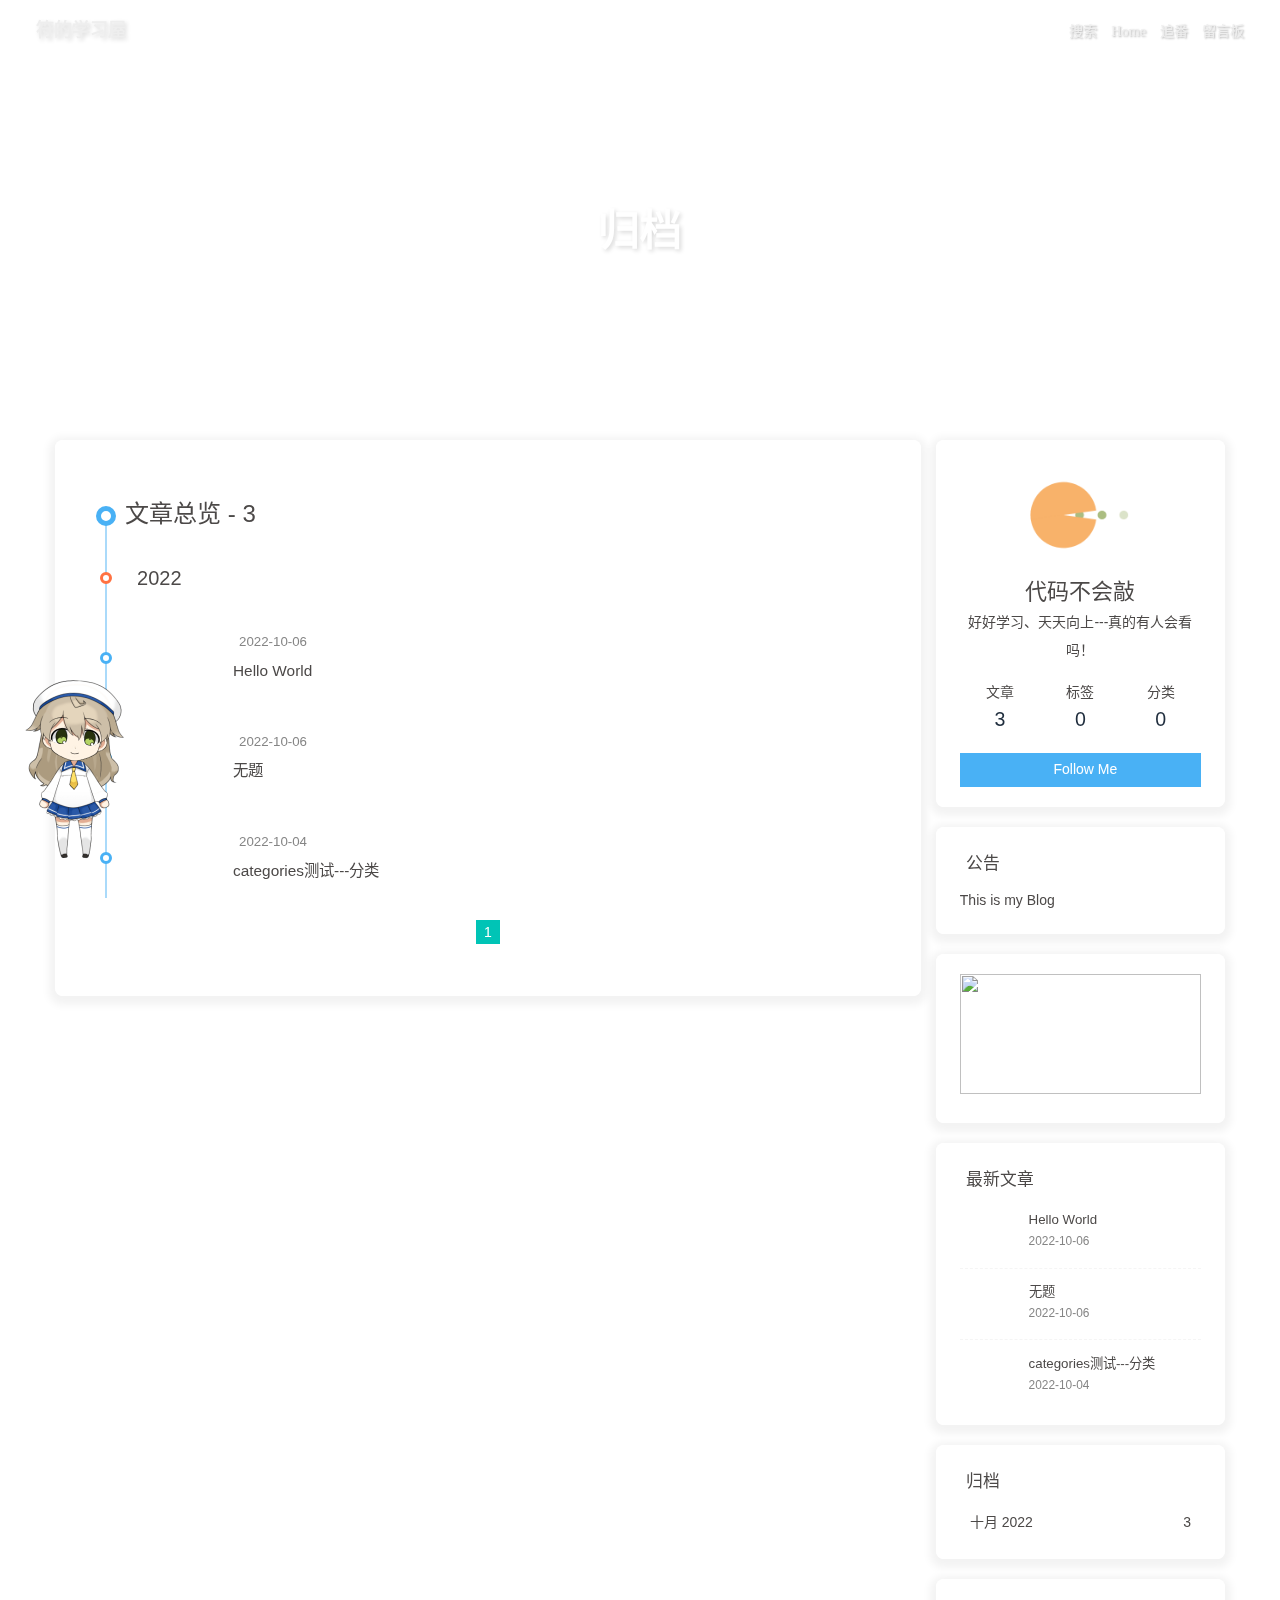
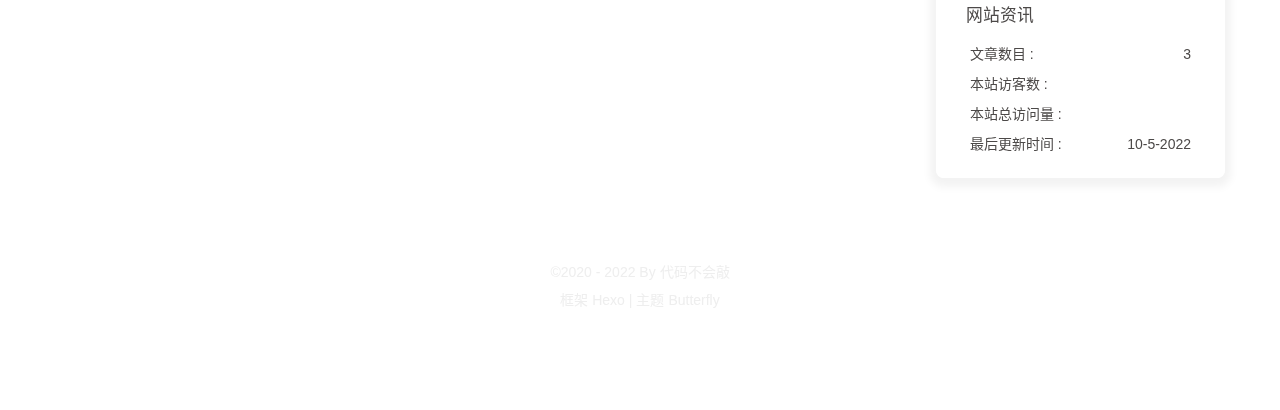
==== commit ba231e2b: "更新睡觉 Updated By Github Actions" ====
--- a/archives/index.html
+++ b/archives/index.html
@@ -34,7 +34,7 @@
   isPhotoFigcaption: false,
   islazyload: false,
   isAnchor: false
-}</script><script id="config-diff">var GLOBAL_CONFIG_SITE={title:"归档",isPost:!1,isHome:!1,isHighlightShrink:!1,isToc:!1,postUpdate:"2022-10-05 15:20:07"}</script><noscript><style>#nav{opacity:1}.justified-gallery img{opacity:1}#post-meta time,#recent-posts time{display:inline!important}</style></noscript><script>(win=>{
+}</script><script id="config-diff">var GLOBAL_CONFIG_SITE={title:"归档",isPost:!1,isHome:!1,isHighlightShrink:!1,isToc:!1,postUpdate:"2022-10-06 07:40:25"}</script><noscript><style>#nav{opacity:1}.justified-gallery img{opacity:1}#post-meta time,#recent-posts time{display:inline!important}</style></noscript><script>(win=>{
     win.saveToLocal = {
       set: function setWithExpiry(key, value, ttl) {
         if (ttl === 0) return
@@ -110,7 +110,7 @@
       }
     }
     detectApple()
-    })(window)</script><link rel="stylesheet" href="/css/custom.css" media="defer" onload='this.media="all"'><link rel="stylesheet" href="https://cdn.cbd.int/hexo-butterfly-clock-anzhiyu@1.1.6/lib/clock.min.css"><link rel="stylesheet" href="https://npm.elemecdn.com/anzhiyu-blog@2.0.4/css/runtime/runtime.min.css" media="print" onload='this.media="all"'><link rel="stylesheet" href="https://cdn.cbd.int/hexo-butterfly-wowjs/lib/animate.min.css" media="print" onload='this.media="screen"'><link rel="stylesheet" href="https://cdn.cbd.int/hexo-butterfly-tag-plugins-plus@latest/lib/assets/font-awesome-animation.min.css" media="defer" onload='this.media="all"'><link rel="stylesheet" href="https://cdn.cbd.int/hexo-butterfly-tag-plugins-plus@latest/lib/tag_plugins.css" media="defer" onload='this.media="all"'><script src="https://cdn.cbd.int/hexo-butterfly-tag-plugins-plus@latest/lib/assets/carousel-touch.js"></script><meta name="generator" content="Hexo 6.3.0"><link rel="alternate" href="/atom.xml" title="符的学习屋" type="application/atom+xml"></head><body><div id="web_bg"></div><div id="sidebar"><div id="menu-mask"></div><div id="sidebar-menus"><div class="avatar-img is-center"><img src="https://i.loli.net/2021/02/24/5O1day2nriDzjSu.png" onerror='onerror=null,src="/img/friend_404.gif"' alt="avatar"></div><div class="sidebar-site-data site-data is-center"><a href="/archives/"><div class="headline">文章</div><div class="length-num">3</div></a><a href="/tags/"><div class="headline">标签</div><div class="length-num">0</div></a><a href="/categories/"><div class="headline">分类</div><div class="length-num">0</div></a></div><hr><div class="menus_items"><div class="menus_item"><a class="site-page" href="/"><i class="fa-fw fas fa-home"></i> <span>Home</span></a></div><div class="menus_item"><a class="site-page" href="/bangumis/"><i class="fa-fw"></i> <span>追番</span></a></div><div class="menus_item"><a class="site-page" href="/comments/"><i class="fa-fw fas fa-envelope"></i> <span>留言板</span></a></div></div></div></div><div class="page" id="body-wrap"><header class="not-home-page" id="page-header"><nav id="nav"><span id="blog_name"><a id="site-name" href="/">符的学习屋</a></span><div id="menus"><div id="search-button"><a class="site-page social-icon search"><i class="fas fa-search fa-fw"></i> <span>搜索</span></a></div><div class="menus_items"><div class="menus_item"><a class="site-page" href="/"><i class="fa-fw fas fa-home"></i> <span>Home</span></a></div><div class="menus_item"><a class="site-page" href="/bangumis/"><i class="fa-fw"></i> <span>追番</span></a></div><div class="menus_item"><a class="site-page" href="/comments/"><i class="fa-fw fas fa-envelope"></i> <span>留言板</span></a></div></div><div id="toggle-menu"><a class="site-page"><i class="fas fa-bars fa-fw"></i></a></div></div></nav><div id="page-site-info"><h1 id="site-title">归档</h1></div></header><main class="layout" id="content-inner"><div id="archive"><div class="article-sort-title">文章总览 - 3</div><div class="article-sort"><div class="article-sort-item year">2022</div><div class="article-sort-item"><a class="article-sort-item-img" href="/posts/16107.html" title="Hello World"><img src="[data-uri]" alt="Hello World" onerror='this.onerror=null,this.src="/img/404.jpg"'></a><div class="article-sort-item-info"><div class="article-sort-item-time"><i class="far fa-calendar-alt"></i><time class="post-meta-date-created" datetime="2022-10-05T07:19:47.133Z" title="发表于 2022-10-05 15:19:47">2022-10-05</time></div><a class="article-sort-item-title" href="/posts/16107.html" title="Hello World">Hello World</a></div></div><div class="article-sort-item"><a class="article-sort-item-img" href="/posts/0.html" title="无题"><img src="[data-uri]" alt="无题" onerror='this.onerror=null,this.src="/img/404.jpg"'></a><div class="article-sort-item-info"><div class="article-sort-item-time"><i class="far fa-calendar-alt"></i><time class="post-meta-date-created" datetime="2022-10-05T07:19:47.133Z" title="发表于 2022-10-05 15:19:47">2022-10-05</time></div><a class="article-sort-item-title" href="/posts/0.html" title="无题">无题</a></div></div><div class="article-sort-item"><a class="article-sort-item-img" href="/posts/undefined.html" title="categories测试---分类"><img src="[data-uri]" alt="categories测试---分类" onerror='this.onerror=null,this.src="/img/404.jpg"'></a><div class="article-sort-item-info"><div class="article-sort-item-time"><i class="far fa-calendar-alt"></i><time class="post-meta-date-created" datetime="2022-10-04T10:00:03.000Z" title="发表于 2022-10-04 18:00:03">2022-10-04</time></div><a class="article-sort-item-title" href="/posts/undefined.html" title="categories测试---分类">categories测试---分类</a></div></div></div><nav id="pagination"><div class="pagination"><span class="page-number current">1</span></div></nav></div><div class="aside-content" id="aside-content"><div class="card-widget card-info"><div class="is-center"><div class="avatar-img"><img src="https://i.loli.net/2021/02/24/5O1day2nriDzjSu.png" onerror='this.onerror=null,this.src="/img/friend_404.gif"' alt="avatar"></div><div class="author-info__name">代码不会敲</div><div class="author-info__description">好好学习、天天向上---真的有人会看吗！</div></div><div class="card-info-data site-data is-center"><a href="/archives/"><div class="headline">文章</div><div class="length-num">3</div></a><a href="/tags/"><div class="headline">标签</div><div class="length-num">0</div></a><a href="/categories/"><div class="headline">分类</div><div class="length-num">0</div></a></div><a id="card-info-btn" target="_blank" rel="noopener" href="https://github.com/xxxxxx"><i class="fab fa-github"></i><span>Follow Me</span></a></div><div class="card-widget card-announcement"><div class="item-headline"><i class="fas fa-bullhorn fa-shake"></i><span>公告</span></div><div class="announcement_content">This is my Blog</div></div><div class="sticky_layout"><div class="card-widget card-recent-post"><div class="item-headline"><i class="fas fa-history"></i><span>最新文章</span></div><div class="aside-list"><div class="aside-list-item"><a class="thumbnail" href="/posts/16107.html" title="Hello World"><img src="[data-uri]" onerror='this.onerror=null,this.src="/img/404.jpg"' alt="Hello World"></a><div class="content"><a class="title" href="/posts/16107.html" title="Hello World">Hello World</a><time datetime="2022-10-05T07:19:47.133Z" title="发表于 2022-10-05 15:19:47">2022-10-05</time></div></div><div class="aside-list-item"><a class="thumbnail" href="/posts/0.html" title="无题"><img src="[data-uri]" onerror='this.onerror=null,this.src="/img/404.jpg"' alt="无题"></a><div class="content"><a class="title" href="/posts/0.html" title="无题">无题</a><time datetime="2022-10-05T07:19:47.133Z" title="发表于 2022-10-05 15:19:47">2022-10-05</time></div></div><div class="aside-list-item"><a class="thumbnail" href="/posts/undefined.html" title="categories测试---分类"><img src="[data-uri]" onerror='this.onerror=null,this.src="/img/404.jpg"' alt="categories测试---分类"></a><div class="content"><a class="title" href="/posts/undefined.html" title="categories测试---分类">categories测试---分类</a><time datetime="2022-10-04T10:00:03.000Z" title="发表于 2022-10-04 18:00:03">2022-10-04</time></div></div></div></div><div class="card-widget card-archives"><div class="item-headline"><i class="fas fa-archive"></i><span>归档</span></div><ul class="card-archive-list"><li class="card-archive-list-item"><a class="card-archive-list-link" href="/archives/2022/10/"><span class="card-archive-list-date">十月 2022</span><span class="card-archive-list-count">3</span></a></li></ul></div><div class="card-widget card-webinfo"><div class="item-headline"><i class="fas fa-chart-line"></i><span>网站资讯</span></div><div class="webinfo"><div class="webinfo-item"><div class="item-name">文章数目 :</div><div class="item-count">3</div></div><div class="webinfo-item"><div class="item-name">本站访客数 :</div><div class="item-count" id="busuanzi_value_site_uv"><i class="fa-solid fa-spinner fa-spin"></i></div></div><div class="webinfo-item"><div class="item-name">本站总访问量 :</div><div class="item-count" id="busuanzi_value_site_pv"><i class="fa-solid fa-spinner fa-spin"></i></div></div><div class="webinfo-item"><div class="item-name">最后更新时间 :</div><div class="item-count" id="last-push-date" data-lastpushdate="2022-10-05T07:20:07.446Z"><i class="fa-solid fa-spinner fa-spin"></i></div></div></div></div></div></div></main><footer id="footer"><div id="footer-wrap"><div class="copyright">&copy;2020 - 2022 By 代码不会敲</div><div class="framework-info"><span>框架</span> <a target="_blank" rel="noopener" href="https://hexo.io">Hexo</a><span class="footer-separator">|</span><span>主题</span> <a target="_blank" rel="noopener" href="https://github.com/jerryc127/hexo-theme-butterfly">Butterfly</a></div></div></footer></div><div id="rightside"><div id="rightside-config-hide"><button id="darkmode" type="button" title="浅色和深色模式转换"><i class="fas fa-adjust"></i></button><button id="hide-aside-btn" type="button" title="单栏和双栏切换"><i class="fas fa-arrows-alt-h"></i></button></div><div id="rightside-config-show"><button id="rightside_config" type="button" title="设置"><i class="fas fa-cog fa-spin"></i></button><button id="go-up" type="button" title="回到顶部"><i class="fas fa-arrow-up"></i></button></div></div><div id="local-search"><div class="search-dialog"><nav class="search-nav"><span class="search-dialog-title">搜索</span><span id="loading-status"></span><button class="search-close-button"><i class="fas fa-times"></i></button></nav><div class="is-center" id="loading-database"><i class="fas fa-spinner fa-pulse"></i> <span>数据库加载中</span></div><div class="search-wrap"><div id="local-search-input"><div class="local-search-box"><input class="local-search-box--input" placeholder="搜索文章" type="text"></div></div><hr><div id="local-search-results"></div></div></div><div id="search-mask"></div></div><div><script src="/js/utils.js"></script><script src="/js/main.js"></script><script src="https://cdn.jsdelivr.net/npm/@fancyapps/ui/dist/fancybox.umd.min.js"></script><script src="/js/search/local-search.js"></script><div class="js-pjax"></div><div class="aplayer no-destroy" data-id="1708664797" data-server="tencent" data-type="playlist" data-order="list" data-fixed="true" data-preload="auto" data-autoplay="false" data-mutex="true"></div><link rel="stylesheet" href="https://cdn.jsdelivr.net/npm/aplayer/dist/APlayer.min.css" media="print" onload='this.media="all"'><script src="https://cdn.jsdelivr.net/npm/aplayer/dist/APlayer.min.js"></script><script src="https://cdn.jsdelivr.net/npm/butterfly-extsrc/metingjs/dist/Meting.min.js"></script><div class="app-refresh" id="app-refresh" style="position:fixed;top:-2.2rem;left:0;right:0;z-index:99999;padding:0 1rem;font-size:15px;height:2.2rem;transition:all .3s ease"><div class="app-refresh-wrap" style="display:flex;color:#fff;height:100%;align-items:center;justify-content:center"><label>✨ 有新文章啦！ 👉</label><a href="javascript:void(0)" onclick="location.reload()"><span style="color:#fff;text-decoration:underline;cursor:pointer">🍗点击食用🍔</span></a></div></div><script>if ('serviceWorker' in navigator) {
+    })(window)</script><link rel="stylesheet" href="/css/custom.css" media="defer" onload='this.media="all"'><link rel="stylesheet" href="https://cdn.cbd.int/hexo-butterfly-clock-anzhiyu@1.1.6/lib/clock.min.css"><link rel="stylesheet" href="https://npm.elemecdn.com/anzhiyu-blog@2.0.4/css/runtime/runtime.min.css" media="print" onload='this.media="all"'><link rel="stylesheet" href="https://cdn.cbd.int/hexo-butterfly-wowjs/lib/animate.min.css" media="print" onload='this.media="screen"'><link rel="stylesheet" href="https://cdn.cbd.int/hexo-butterfly-tag-plugins-plus@latest/lib/assets/font-awesome-animation.min.css" media="defer" onload='this.media="all"'><link rel="stylesheet" href="https://cdn.cbd.int/hexo-butterfly-tag-plugins-plus@latest/lib/tag_plugins.css" media="defer" onload='this.media="all"'><script src="https://cdn.cbd.int/hexo-butterfly-tag-plugins-plus@latest/lib/assets/carousel-touch.js"></script><meta name="generator" content="Hexo 6.3.0"><link rel="alternate" href="/atom.xml" title="符的学习屋" type="application/atom+xml"></head><body><div id="web_bg"></div><div id="sidebar"><div id="menu-mask"></div><div id="sidebar-menus"><div class="avatar-img is-center"><img src="https://i.loli.net/2021/02/24/5O1day2nriDzjSu.png" onerror='onerror=null,src="/img/friend_404.gif"' alt="avatar"></div><div class="sidebar-site-data site-data is-center"><a href="/archives/"><div class="headline">文章</div><div class="length-num">3</div></a><a href="/tags/"><div class="headline">标签</div><div class="length-num">0</div></a><a href="/categories/"><div class="headline">分类</div><div class="length-num">0</div></a></div><hr><div class="menus_items"><div class="menus_item"><a class="site-page" href="/"><i class="fa-fw fas fa-home"></i> <span>Home</span></a></div><div class="menus_item"><a class="site-page" href="/bangumis/"><i class="fa-fw"></i> <span>追番</span></a></div><div class="menus_item"><a class="site-page" href="/comments/"><i class="fa-fw fas fa-envelope"></i> <span>留言板</span></a></div></div></div></div><div class="page" id="body-wrap"><header class="not-home-page" id="page-header"><nav id="nav"><span id="blog_name"><a id="site-name" href="/">符的学习屋</a></span><div id="menus"><div id="search-button"><a class="site-page social-icon search"><i class="fas fa-search fa-fw"></i> <span>搜索</span></a></div><div class="menus_items"><div class="menus_item"><a class="site-page" href="/"><i class="fa-fw fas fa-home"></i> <span>Home</span></a></div><div class="menus_item"><a class="site-page" href="/bangumis/"><i class="fa-fw"></i> <span>追番</span></a></div><div class="menus_item"><a class="site-page" href="/comments/"><i class="fa-fw fas fa-envelope"></i> <span>留言板</span></a></div></div><div id="toggle-menu"><a class="site-page"><i class="fas fa-bars fa-fw"></i></a></div></div></nav><div id="page-site-info"><h1 id="site-title">归档</h1></div></header><main class="layout" id="content-inner"><div id="archive"><div class="article-sort-title">文章总览 - 3</div><div class="article-sort"><div class="article-sort-item year">2022</div><div class="article-sort-item"><a class="article-sort-item-img" href="/posts/16107.html" title="Hello World"><img src="[data-uri]" alt="Hello World" onerror='this.onerror=null,this.src="/img/404.jpg"'></a><div class="article-sort-item-info"><div class="article-sort-item-time"><i class="far fa-calendar-alt"></i><time class="post-meta-date-created" datetime="2022-10-05T23:39:56.387Z" title="发表于 2022-10-06 07:39:56">2022-10-06</time></div><a class="article-sort-item-title" href="/posts/16107.html" title="Hello World">Hello World</a></div></div><div class="article-sort-item"><a class="article-sort-item-img" href="/posts/0.html" title="无题"><img src="[data-uri]" alt="无题" onerror='this.onerror=null,this.src="/img/404.jpg"'></a><div class="article-sort-item-info"><div class="article-sort-item-time"><i class="far fa-calendar-alt"></i><time class="post-meta-date-created" datetime="2022-10-05T23:39:56.387Z" title="发表于 2022-10-06 07:39:56">2022-10-06</time></div><a class="article-sort-item-title" href="/posts/0.html" title="无题">无题</a></div></div><div class="article-sort-item"><a class="article-sort-item-img" href="/posts/undefined.html" title="categories测试---分类"><img src="[data-uri]" alt="categories测试---分类" onerror='this.onerror=null,this.src="/img/404.jpg"'></a><div class="article-sort-item-info"><div class="article-sort-item-time"><i class="far fa-calendar-alt"></i><time class="post-meta-date-created" datetime="2022-10-04T10:00:03.000Z" title="发表于 2022-10-04 18:00:03">2022-10-04</time></div><a class="article-sort-item-title" href="/posts/undefined.html" title="categories测试---分类">categories测试---分类</a></div></div></div><nav id="pagination"><div class="pagination"><span class="page-number current">1</span></div></nav></div><div class="aside-content" id="aside-content"><div class="card-widget card-info"><div class="is-center"><div class="avatar-img"><img src="https://i.loli.net/2021/02/24/5O1day2nriDzjSu.png" onerror='this.onerror=null,this.src="/img/friend_404.gif"' alt="avatar"></div><div class="author-info__name">代码不会敲</div><div class="author-info__description">好好学习、天天向上---真的有人会看吗！</div></div><div class="card-info-data site-data is-center"><a href="/archives/"><div class="headline">文章</div><div class="length-num">3</div></a><a href="/tags/"><div class="headline">标签</div><div class="length-num">0</div></a><a href="/categories/"><div class="headline">分类</div><div class="length-num">0</div></a></div><a id="card-info-btn" target="_blank" rel="noopener" href="https://github.com/xxxxxx"><i class="fab fa-github"></i><span>Follow Me</span></a></div><div class="card-widget card-announcement"><div class="item-headline"><i class="fas fa-bullhorn fa-shake"></i><span>公告</span></div><div class="announcement_content">This is my Blog</div></div><div class="sticky_layout"><div class="card-widget card-recent-post"><div class="item-headline"><i class="fas fa-history"></i><span>最新文章</span></div><div class="aside-list"><div class="aside-list-item"><a class="thumbnail" href="/posts/16107.html" title="Hello World"><img src="[data-uri]" onerror='this.onerror=null,this.src="/img/404.jpg"' alt="Hello World"></a><div class="content"><a class="title" href="/posts/16107.html" title="Hello World">Hello World</a><time datetime="2022-10-05T23:39:56.387Z" title="发表于 2022-10-06 07:39:56">2022-10-06</time></div></div><div class="aside-list-item"><a class="thumbnail" href="/posts/0.html" title="无题"><img src="[data-uri]" onerror='this.onerror=null,this.src="/img/404.jpg"' alt="无题"></a><div class="content"><a class="title" href="/posts/0.html" title="无题">无题</a><time datetime="2022-10-05T23:39:56.387Z" title="发表于 2022-10-06 07:39:56">2022-10-06</time></div></div><div class="aside-list-item"><a class="thumbnail" href="/posts/undefined.html" title="categories测试---分类"><img src="[data-uri]" onerror='this.onerror=null,this.src="/img/404.jpg"' alt="categories测试---分类"></a><div class="content"><a class="title" href="/posts/undefined.html" title="categories测试---分类">categories测试---分类</a><time datetime="2022-10-04T10:00:03.000Z" title="发表于 2022-10-04 18:00:03">2022-10-04</time></div></div></div></div><div class="card-widget card-archives"><div class="item-headline"><i class="fas fa-archive"></i><span>归档</span></div><ul class="card-archive-list"><li class="card-archive-list-item"><a class="card-archive-list-link" href="/archives/2022/10/"><span class="card-archive-list-date">十月 2022</span><span class="card-archive-list-count">3</span></a></li></ul></div><div class="card-widget card-webinfo"><div class="item-headline"><i class="fas fa-chart-line"></i><span>网站资讯</span></div><div class="webinfo"><div class="webinfo-item"><div class="item-name">文章数目 :</div><div class="item-count">3</div></div><div class="webinfo-item"><div class="item-name">本站访客数 :</div><div class="item-count" id="busuanzi_value_site_uv"><i class="fa-solid fa-spinner fa-spin"></i></div></div><div class="webinfo-item"><div class="item-name">本站总访问量 :</div><div class="item-count" id="busuanzi_value_site_pv"><i class="fa-solid fa-spinner fa-spin"></i></div></div><div class="webinfo-item"><div class="item-name">最后更新时间 :</div><div class="item-count" id="last-push-date" data-lastpushdate="2022-10-05T23:40:25.875Z"><i class="fa-solid fa-spinner fa-spin"></i></div></div></div></div></div></div></main><footer id="footer"><div id="footer-wrap"><div class="copyright">&copy;2020 - 2022 By 代码不会敲</div><div class="framework-info"><span>框架</span> <a target="_blank" rel="noopener" href="https://hexo.io">Hexo</a><span class="footer-separator">|</span><span>主题</span> <a target="_blank" rel="noopener" href="https://github.com/jerryc127/hexo-theme-butterfly">Butterfly</a></div></div></footer></div><div id="rightside"><div id="rightside-config-hide"><button id="darkmode" type="button" title="浅色和深色模式转换"><i class="fas fa-adjust"></i></button><button id="hide-aside-btn" type="button" title="单栏和双栏切换"><i class="fas fa-arrows-alt-h"></i></button></div><div id="rightside-config-show"><button id="rightside_config" type="button" title="设置"><i class="fas fa-cog fa-spin"></i></button><button id="go-up" type="button" title="回到顶部"><i class="fas fa-arrow-up"></i></button></div></div><div id="local-search"><div class="search-dialog"><nav class="search-nav"><span class="search-dialog-title">搜索</span><span id="loading-status"></span><button class="search-close-button"><i class="fas fa-times"></i></button></nav><div class="is-center" id="loading-database"><i class="fas fa-spinner fa-pulse"></i> <span>数据库加载中</span></div><div class="search-wrap"><div id="local-search-input"><div class="local-search-box"><input class="local-search-box--input" placeholder="搜索文章" type="text"></div></div><hr><div id="local-search-results"></div></div></div><div id="search-mask"></div></div><div><script src="/js/utils.js"></script><script src="/js/main.js"></script><script src="https://cdn.jsdelivr.net/npm/@fancyapps/ui/dist/fancybox.umd.min.js"></script><script src="/js/search/local-search.js"></script><div class="js-pjax"></div><div class="aplayer no-destroy" data-id="1708664797" data-server="tencent" data-type="playlist" data-order="list" data-fixed="true" data-preload="auto" data-autoplay="false" data-mutex="true"></div><link rel="stylesheet" href="https://cdn.jsdelivr.net/npm/aplayer/dist/APlayer.min.css" media="print" onload='this.media="all"'><script src="https://cdn.jsdelivr.net/npm/aplayer/dist/APlayer.min.js"></script><script src="https://cdn.jsdelivr.net/npm/butterfly-extsrc/metingjs/dist/Meting.min.js"></script><div class="app-refresh" id="app-refresh" style="position:fixed;top:-2.2rem;left:0;right:0;z-index:99999;padding:0 1rem;font-size:15px;height:2.2rem;transition:all .3s ease"><div class="app-refresh-wrap" style="display:flex;color:#fff;height:100%;align-items:center;justify-content:center"><label>✨ 有新文章啦！ 👉</label><a href="javascript:void(0)" onclick="location.reload()"><span style="color:#fff;text-decoration:underline;cursor:pointer">🍗点击食用🍔</span></a></div></div><script>if ('serviceWorker' in navigator) {
 if (navigator.serviceWorker.controller) {
 navigator.serviceWorker.addEventListener('controllerchange', function() {
 showNotification()
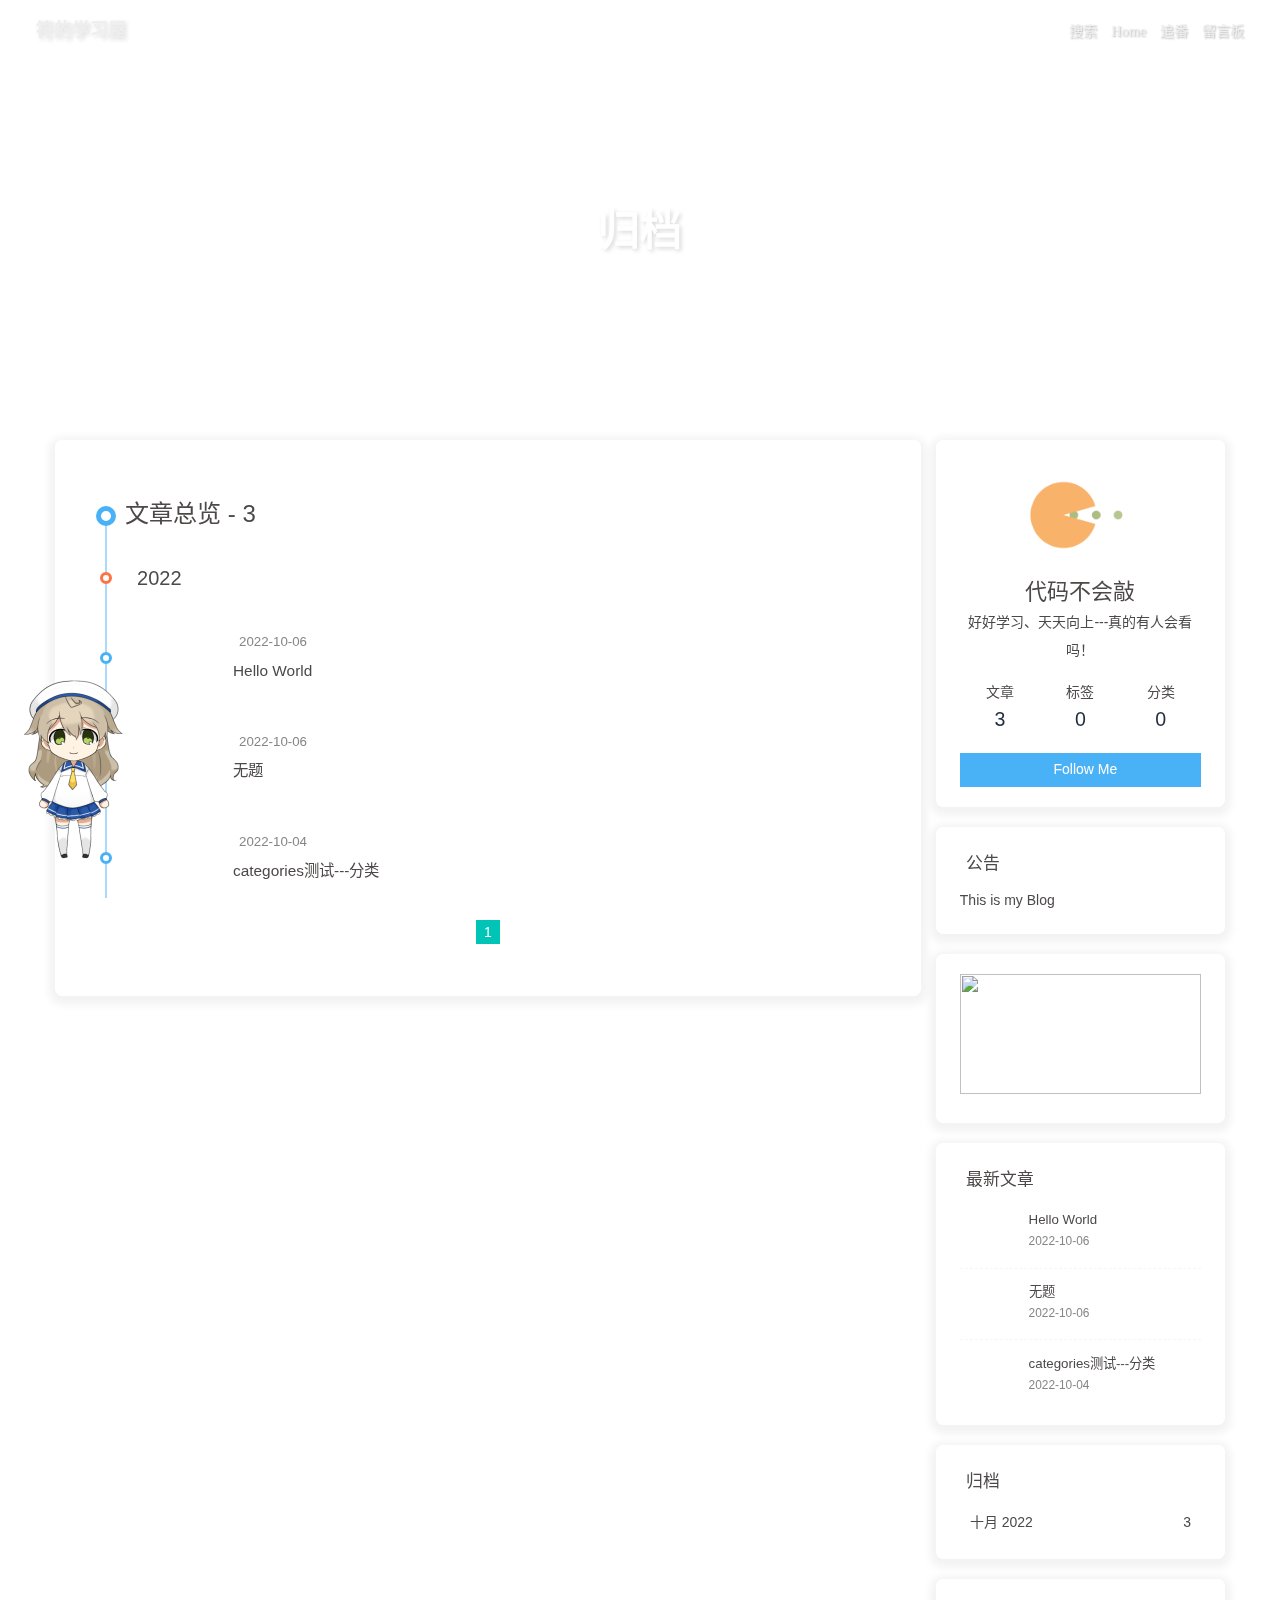
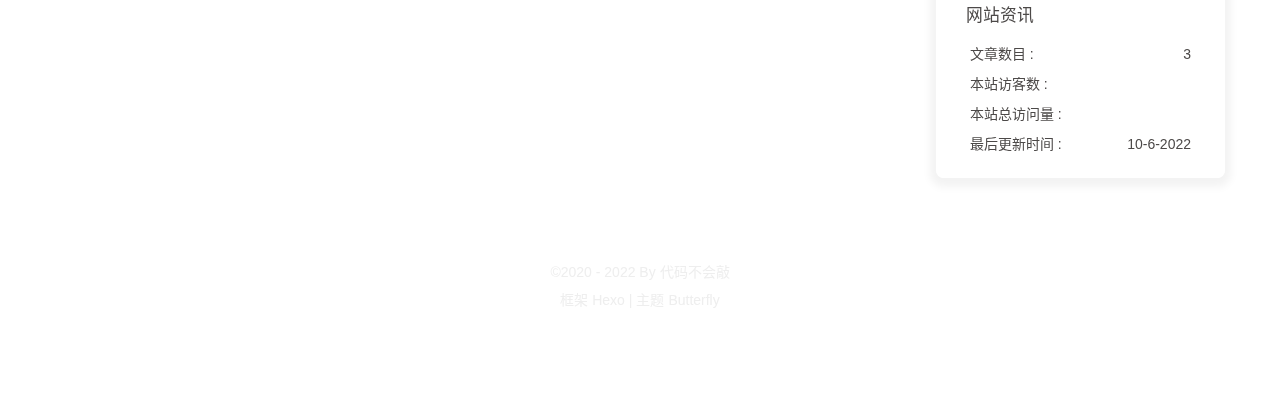
==== commit 0fb0ec0e: "天气 Updated By Github Actions" ====
--- a/archives/index.html
+++ b/archives/index.html
@@ -34,7 +34,7 @@
   isPhotoFigcaption: false,
   islazyload: false,
   isAnchor: false
-}</script><script id="config-diff">var GLOBAL_CONFIG_SITE={title:"归档",isPost:!1,isHome:!1,isHighlightShrink:!1,isToc:!1,postUpdate:"2022-10-06 07:40:25"}</script><noscript><style>#nav{opacity:1}.justified-gallery img{opacity:1}#post-meta time,#recent-posts time{display:inline!important}</style></noscript><script>(win=>{
+}</script><script id="config-diff">var GLOBAL_CONFIG_SITE={title:"归档",isPost:!1,isHome:!1,isHighlightShrink:!1,isToc:!1,postUpdate:"2022-10-06 09:52:18"}</script><noscript><style>#nav{opacity:1}.justified-gallery img{opacity:1}#post-meta time,#recent-posts time{display:inline!important}</style></noscript><script>(win=>{
     win.saveToLocal = {
       set: function setWithExpiry(key, value, ttl) {
         if (ttl === 0) return
@@ -110,7 +110,7 @@
       }
     }
     detectApple()
-    })(window)</script><link rel="stylesheet" href="/css/custom.css" media="defer" onload='this.media="all"'><link rel="stylesheet" href="https://cdn.cbd.int/hexo-butterfly-clock-anzhiyu@1.1.6/lib/clock.min.css"><link rel="stylesheet" href="https://npm.elemecdn.com/anzhiyu-blog@2.0.4/css/runtime/runtime.min.css" media="print" onload='this.media="all"'><link rel="stylesheet" href="https://cdn.cbd.int/hexo-butterfly-wowjs/lib/animate.min.css" media="print" onload='this.media="screen"'><link rel="stylesheet" href="https://cdn.cbd.int/hexo-butterfly-tag-plugins-plus@latest/lib/assets/font-awesome-animation.min.css" media="defer" onload='this.media="all"'><link rel="stylesheet" href="https://cdn.cbd.int/hexo-butterfly-tag-plugins-plus@latest/lib/tag_plugins.css" media="defer" onload='this.media="all"'><script src="https://cdn.cbd.int/hexo-butterfly-tag-plugins-plus@latest/lib/assets/carousel-touch.js"></script><meta name="generator" content="Hexo 6.3.0"><link rel="alternate" href="/atom.xml" title="符的学习屋" type="application/atom+xml"></head><body><div id="web_bg"></div><div id="sidebar"><div id="menu-mask"></div><div id="sidebar-menus"><div class="avatar-img is-center"><img src="https://i.loli.net/2021/02/24/5O1day2nriDzjSu.png" onerror='onerror=null,src="/img/friend_404.gif"' alt="avatar"></div><div class="sidebar-site-data site-data is-center"><a href="/archives/"><div class="headline">文章</div><div class="length-num">3</div></a><a href="/tags/"><div class="headline">标签</div><div class="length-num">0</div></a><a href="/categories/"><div class="headline">分类</div><div class="length-num">0</div></a></div><hr><div class="menus_items"><div class="menus_item"><a class="site-page" href="/"><i class="fa-fw fas fa-home"></i> <span>Home</span></a></div><div class="menus_item"><a class="site-page" href="/bangumis/"><i class="fa-fw"></i> <span>追番</span></a></div><div class="menus_item"><a class="site-page" href="/comments/"><i class="fa-fw fas fa-envelope"></i> <span>留言板</span></a></div></div></div></div><div class="page" id="body-wrap"><header class="not-home-page" id="page-header"><nav id="nav"><span id="blog_name"><a id="site-name" href="/">符的学习屋</a></span><div id="menus"><div id="search-button"><a class="site-page social-icon search"><i class="fas fa-search fa-fw"></i> <span>搜索</span></a></div><div class="menus_items"><div class="menus_item"><a class="site-page" href="/"><i class="fa-fw fas fa-home"></i> <span>Home</span></a></div><div class="menus_item"><a class="site-page" href="/bangumis/"><i class="fa-fw"></i> <span>追番</span></a></div><div class="menus_item"><a class="site-page" href="/comments/"><i class="fa-fw fas fa-envelope"></i> <span>留言板</span></a></div></div><div id="toggle-menu"><a class="site-page"><i class="fas fa-bars fa-fw"></i></a></div></div></nav><div id="page-site-info"><h1 id="site-title">归档</h1></div></header><main class="layout" id="content-inner"><div id="archive"><div class="article-sort-title">文章总览 - 3</div><div class="article-sort"><div class="article-sort-item year">2022</div><div class="article-sort-item"><a class="article-sort-item-img" href="/posts/16107.html" title="Hello World"><img src="[data-uri]" alt="Hello World" onerror='this.onerror=null,this.src="/img/404.jpg"'></a><div class="article-sort-item-info"><div class="article-sort-item-time"><i class="far fa-calendar-alt"></i><time class="post-meta-date-created" datetime="2022-10-05T23:39:56.387Z" title="发表于 2022-10-06 07:39:56">2022-10-06</time></div><a class="article-sort-item-title" href="/posts/16107.html" title="Hello World">Hello World</a></div></div><div class="article-sort-item"><a class="article-sort-item-img" href="/posts/0.html" title="无题"><img src="[data-uri]" alt="无题" onerror='this.onerror=null,this.src="/img/404.jpg"'></a><div class="article-sort-item-info"><div class="article-sort-item-time"><i class="far fa-calendar-alt"></i><time class="post-meta-date-created" datetime="2022-10-05T23:39:56.387Z" title="发表于 2022-10-06 07:39:56">2022-10-06</time></div><a class="article-sort-item-title" href="/posts/0.html" title="无题">无题</a></div></div><div class="article-sort-item"><a class="article-sort-item-img" href="/posts/undefined.html" title="categories测试---分类"><img src="[data-uri]" alt="categories测试---分类" onerror='this.onerror=null,this.src="/img/404.jpg"'></a><div class="article-sort-item-info"><div class="article-sort-item-time"><i class="far fa-calendar-alt"></i><time class="post-meta-date-created" datetime="2022-10-04T10:00:03.000Z" title="发表于 2022-10-04 18:00:03">2022-10-04</time></div><a class="article-sort-item-title" href="/posts/undefined.html" title="categories测试---分类">categories测试---分类</a></div></div></div><nav id="pagination"><div class="pagination"><span class="page-number current">1</span></div></nav></div><div class="aside-content" id="aside-content"><div class="card-widget card-info"><div class="is-center"><div class="avatar-img"><img src="https://i.loli.net/2021/02/24/5O1day2nriDzjSu.png" onerror='this.onerror=null,this.src="/img/friend_404.gif"' alt="avatar"></div><div class="author-info__name">代码不会敲</div><div class="author-info__description">好好学习、天天向上---真的有人会看吗！</div></div><div class="card-info-data site-data is-center"><a href="/archives/"><div class="headline">文章</div><div class="length-num">3</div></a><a href="/tags/"><div class="headline">标签</div><div class="length-num">0</div></a><a href="/categories/"><div class="headline">分类</div><div class="length-num">0</div></a></div><a id="card-info-btn" target="_blank" rel="noopener" href="https://github.com/xxxxxx"><i class="fab fa-github"></i><span>Follow Me</span></a></div><div class="card-widget card-announcement"><div class="item-headline"><i class="fas fa-bullhorn fa-shake"></i><span>公告</span></div><div class="announcement_content">This is my Blog</div></div><div class="sticky_layout"><div class="card-widget card-recent-post"><div class="item-headline"><i class="fas fa-history"></i><span>最新文章</span></div><div class="aside-list"><div class="aside-list-item"><a class="thumbnail" href="/posts/16107.html" title="Hello World"><img src="[data-uri]" onerror='this.onerror=null,this.src="/img/404.jpg"' alt="Hello World"></a><div class="content"><a class="title" href="/posts/16107.html" title="Hello World">Hello World</a><time datetime="2022-10-05T23:39:56.387Z" title="发表于 2022-10-06 07:39:56">2022-10-06</time></div></div><div class="aside-list-item"><a class="thumbnail" href="/posts/0.html" title="无题"><img src="[data-uri]" onerror='this.onerror=null,this.src="/img/404.jpg"' alt="无题"></a><div class="content"><a class="title" href="/posts/0.html" title="无题">无题</a><time datetime="2022-10-05T23:39:56.387Z" title="发表于 2022-10-06 07:39:56">2022-10-06</time></div></div><div class="aside-list-item"><a class="thumbnail" href="/posts/undefined.html" title="categories测试---分类"><img src="[data-uri]" onerror='this.onerror=null,this.src="/img/404.jpg"' alt="categories测试---分类"></a><div class="content"><a class="title" href="/posts/undefined.html" title="categories测试---分类">categories测试---分类</a><time datetime="2022-10-04T10:00:03.000Z" title="发表于 2022-10-04 18:00:03">2022-10-04</time></div></div></div></div><div class="card-widget card-archives"><div class="item-headline"><i class="fas fa-archive"></i><span>归档</span></div><ul class="card-archive-list"><li class="card-archive-list-item"><a class="card-archive-list-link" href="/archives/2022/10/"><span class="card-archive-list-date">十月 2022</span><span class="card-archive-list-count">3</span></a></li></ul></div><div class="card-widget card-webinfo"><div class="item-headline"><i class="fas fa-chart-line"></i><span>网站资讯</span></div><div class="webinfo"><div class="webinfo-item"><div class="item-name">文章数目 :</div><div class="item-count">3</div></div><div class="webinfo-item"><div class="item-name">本站访客数 :</div><div class="item-count" id="busuanzi_value_site_uv"><i class="fa-solid fa-spinner fa-spin"></i></div></div><div class="webinfo-item"><div class="item-name">本站总访问量 :</div><div class="item-count" id="busuanzi_value_site_pv"><i class="fa-solid fa-spinner fa-spin"></i></div></div><div class="webinfo-item"><div class="item-name">最后更新时间 :</div><div class="item-count" id="last-push-date" data-lastpushdate="2022-10-05T23:40:25.875Z"><i class="fa-solid fa-spinner fa-spin"></i></div></div></div></div></div></div></main><footer id="footer"><div id="footer-wrap"><div class="copyright">&copy;2020 - 2022 By 代码不会敲</div><div class="framework-info"><span>框架</span> <a target="_blank" rel="noopener" href="https://hexo.io">Hexo</a><span class="footer-separator">|</span><span>主题</span> <a target="_blank" rel="noopener" href="https://github.com/jerryc127/hexo-theme-butterfly">Butterfly</a></div></div></footer></div><div id="rightside"><div id="rightside-config-hide"><button id="darkmode" type="button" title="浅色和深色模式转换"><i class="fas fa-adjust"></i></button><button id="hide-aside-btn" type="button" title="单栏和双栏切换"><i class="fas fa-arrows-alt-h"></i></button></div><div id="rightside-config-show"><button id="rightside_config" type="button" title="设置"><i class="fas fa-cog fa-spin"></i></button><button id="go-up" type="button" title="回到顶部"><i class="fas fa-arrow-up"></i></button></div></div><div id="local-search"><div class="search-dialog"><nav class="search-nav"><span class="search-dialog-title">搜索</span><span id="loading-status"></span><button class="search-close-button"><i class="fas fa-times"></i></button></nav><div class="is-center" id="loading-database"><i class="fas fa-spinner fa-pulse"></i> <span>数据库加载中</span></div><div class="search-wrap"><div id="local-search-input"><div class="local-search-box"><input class="local-search-box--input" placeholder="搜索文章" type="text"></div></div><hr><div id="local-search-results"></div></div></div><div id="search-mask"></div></div><div><script src="/js/utils.js"></script><script src="/js/main.js"></script><script src="https://cdn.jsdelivr.net/npm/@fancyapps/ui/dist/fancybox.umd.min.js"></script><script src="/js/search/local-search.js"></script><div class="js-pjax"></div><div class="aplayer no-destroy" data-id="1708664797" data-server="tencent" data-type="playlist" data-order="list" data-fixed="true" data-preload="auto" data-autoplay="false" data-mutex="true"></div><link rel="stylesheet" href="https://cdn.jsdelivr.net/npm/aplayer/dist/APlayer.min.css" media="print" onload='this.media="all"'><script src="https://cdn.jsdelivr.net/npm/aplayer/dist/APlayer.min.js"></script><script src="https://cdn.jsdelivr.net/npm/butterfly-extsrc/metingjs/dist/Meting.min.js"></script><div class="app-refresh" id="app-refresh" style="position:fixed;top:-2.2rem;left:0;right:0;z-index:99999;padding:0 1rem;font-size:15px;height:2.2rem;transition:all .3s ease"><div class="app-refresh-wrap" style="display:flex;color:#fff;height:100%;align-items:center;justify-content:center"><label>✨ 有新文章啦！ 👉</label><a href="javascript:void(0)" onclick="location.reload()"><span style="color:#fff;text-decoration:underline;cursor:pointer">🍗点击食用🍔</span></a></div></div><script>if ('serviceWorker' in navigator) {
+    })(window)</script><link rel="stylesheet" href="/css/custom.css" media="defer" onload='this.media="all"'><link rel="stylesheet" href="https://cdn.cbd.int/hexo-butterfly-clock-anzhiyu@1.1.6/lib/clock.min.css"><link rel="stylesheet" href="https://npm.elemecdn.com/anzhiyu-blog@2.0.4/css/runtime/runtime.min.css" media="print" onload='this.media="all"'><link rel="stylesheet" href="https://cdn.cbd.int/hexo-butterfly-wowjs/lib/animate.min.css" media="print" onload='this.media="screen"'><link rel="stylesheet" href="https://cdn.cbd.int/hexo-butterfly-tag-plugins-plus@latest/lib/assets/font-awesome-animation.min.css" media="defer" onload='this.media="all"'><link rel="stylesheet" href="https://cdn.cbd.int/hexo-butterfly-tag-plugins-plus@latest/lib/tag_plugins.css" media="defer" onload='this.media="all"'><script src="https://cdn.cbd.int/hexo-butterfly-tag-plugins-plus@latest/lib/assets/carousel-touch.js"></script><meta name="generator" content="Hexo 6.3.0"><link rel="alternate" href="/atom.xml" title="符的学习屋" type="application/atom+xml"></head><body><div id="web_bg"></div><div id="sidebar"><div id="menu-mask"></div><div id="sidebar-menus"><div class="avatar-img is-center"><img src="https://i.loli.net/2021/02/24/5O1day2nriDzjSu.png" onerror='onerror=null,src="/img/friend_404.gif"' alt="avatar"></div><div class="sidebar-site-data site-data is-center"><a href="/archives/"><div class="headline">文章</div><div class="length-num">3</div></a><a href="/tags/"><div class="headline">标签</div><div class="length-num">0</div></a><a href="/categories/"><div class="headline">分类</div><div class="length-num">0</div></a></div><hr><div class="menus_items"><div class="menus_item"><a class="site-page" href="/"><i class="fa-fw fas fa-home"></i> <span>Home</span></a></div><div class="menus_item"><a class="site-page" href="/bangumis/"><i class="fa-fw"></i> <span>追番</span></a></div><div class="menus_item"><a class="site-page" href="/comments/"><i class="fa-fw fas fa-envelope"></i> <span>留言板</span></a></div></div></div></div><div class="page" id="body-wrap"><header class="not-home-page" id="page-header"><nav id="nav"><span id="blog_name"><a id="site-name" href="/">符的学习屋</a></span><div id="menus"><div id="search-button"><a class="site-page social-icon search"><i class="fas fa-search fa-fw"></i> <span>搜索</span></a></div><div class="menus_items"><div class="menus_item"><a class="site-page" href="/"><i class="fa-fw fas fa-home"></i> <span>Home</span></a></div><div class="menus_item"><a class="site-page" href="/bangumis/"><i class="fa-fw"></i> <span>追番</span></a></div><div class="menus_item"><a class="site-page" href="/comments/"><i class="fa-fw fas fa-envelope"></i> <span>留言板</span></a></div></div><div id="toggle-menu"><a class="site-page"><i class="fas fa-bars fa-fw"></i></a></div></div></nav><div id="page-site-info"><h1 id="site-title">归档</h1></div></header><main class="layout" id="content-inner"><div id="archive"><div class="article-sort-title">文章总览 - 3</div><div class="article-sort"><div class="article-sort-item year">2022</div><div class="article-sort-item"><a class="article-sort-item-img" href="/posts/16107.html" title="Hello World"><img src="[data-uri]" alt="Hello World" onerror='this.onerror=null,this.src="/img/404.jpg"'></a><div class="article-sort-item-info"><div class="article-sort-item-time"><i class="far fa-calendar-alt"></i><time class="post-meta-date-created" datetime="2022-10-06T01:51:55.112Z" title="发表于 2022-10-06 09:51:55">2022-10-06</time></div><a class="article-sort-item-title" href="/posts/16107.html" title="Hello World">Hello World</a></div></div><div class="article-sort-item"><a class="article-sort-item-img" href="/posts/0.html" title="无题"><img src="[data-uri]" alt="无题" onerror='this.onerror=null,this.src="/img/404.jpg"'></a><div class="article-sort-item-info"><div class="article-sort-item-time"><i class="far fa-calendar-alt"></i><time class="post-meta-date-created" datetime="2022-10-06T01:51:55.112Z" title="发表于 2022-10-06 09:51:55">2022-10-06</time></div><a class="article-sort-item-title" href="/posts/0.html" title="无题">无题</a></div></div><div class="article-sort-item"><a class="article-sort-item-img" href="/posts/undefined.html" title="categories测试---分类"><img src="[data-uri]" alt="categories测试---分类" onerror='this.onerror=null,this.src="/img/404.jpg"'></a><div class="article-sort-item-info"><div class="article-sort-item-time"><i class="far fa-calendar-alt"></i><time class="post-meta-date-created" datetime="2022-10-04T10:00:03.000Z" title="发表于 2022-10-04 18:00:03">2022-10-04</time></div><a class="article-sort-item-title" href="/posts/undefined.html" title="categories测试---分类">categories测试---分类</a></div></div></div><nav id="pagination"><div class="pagination"><span class="page-number current">1</span></div></nav></div><div class="aside-content" id="aside-content"><div class="card-widget card-info"><div class="is-center"><div class="avatar-img"><img src="https://i.loli.net/2021/02/24/5O1day2nriDzjSu.png" onerror='this.onerror=null,this.src="/img/friend_404.gif"' alt="avatar"></div><div class="author-info__name">代码不会敲</div><div class="author-info__description">好好学习、天天向上---真的有人会看吗！</div></div><div class="card-info-data site-data is-center"><a href="/archives/"><div class="headline">文章</div><div class="length-num">3</div></a><a href="/tags/"><div class="headline">标签</div><div class="length-num">0</div></a><a href="/categories/"><div class="headline">分类</div><div class="length-num">0</div></a></div><a id="card-info-btn" target="_blank" rel="noopener" href="https://github.com/xxxxxx"><i class="fab fa-github"></i><span>Follow Me</span></a></div><div class="card-widget card-announcement"><div class="item-headline"><i class="fas fa-bullhorn fa-shake"></i><span>公告</span></div><div class="announcement_content">This is my Blog</div></div><div class="sticky_layout"><div class="card-widget card-recent-post"><div class="item-headline"><i class="fas fa-history"></i><span>最新文章</span></div><div class="aside-list"><div class="aside-list-item"><a class="thumbnail" href="/posts/16107.html" title="Hello World"><img src="[data-uri]" onerror='this.onerror=null,this.src="/img/404.jpg"' alt="Hello World"></a><div class="content"><a class="title" href="/posts/16107.html" title="Hello World">Hello World</a><time datetime="2022-10-06T01:51:55.112Z" title="发表于 2022-10-06 09:51:55">2022-10-06</time></div></div><div class="aside-list-item"><a class="thumbnail" href="/posts/0.html" title="无题"><img src="[data-uri]" onerror='this.onerror=null,this.src="/img/404.jpg"' alt="无题"></a><div class="content"><a class="title" href="/posts/0.html" title="无题">无题</a><time datetime="2022-10-06T01:51:55.112Z" title="发表于 2022-10-06 09:51:55">2022-10-06</time></div></div><div class="aside-list-item"><a class="thumbnail" href="/posts/undefined.html" title="categories测试---分类"><img src="[data-uri]" onerror='this.onerror=null,this.src="/img/404.jpg"' alt="categories测试---分类"></a><div class="content"><a class="title" href="/posts/undefined.html" title="categories测试---分类">categories测试---分类</a><time datetime="2022-10-04T10:00:03.000Z" title="发表于 2022-10-04 18:00:03">2022-10-04</time></div></div></div></div><div class="card-widget card-archives"><div class="item-headline"><i class="fas fa-archive"></i><span>归档</span></div><ul class="card-archive-list"><li class="card-archive-list-item"><a class="card-archive-list-link" href="/archives/2022/10/"><span class="card-archive-list-date">十月 2022</span><span class="card-archive-list-count">3</span></a></li></ul></div><div class="card-widget card-webinfo"><div class="item-headline"><i class="fas fa-chart-line"></i><span>网站资讯</span></div><div class="webinfo"><div class="webinfo-item"><div class="item-name">文章数目 :</div><div class="item-count">3</div></div><div class="webinfo-item"><div class="item-name">本站访客数 :</div><div class="item-count" id="busuanzi_value_site_uv"><i class="fa-solid fa-spinner fa-spin"></i></div></div><div class="webinfo-item"><div class="item-name">本站总访问量 :</div><div class="item-count" id="busuanzi_value_site_pv"><i class="fa-solid fa-spinner fa-spin"></i></div></div><div class="webinfo-item"><div class="item-name">最后更新时间 :</div><div class="item-count" id="last-push-date" data-lastpushdate="2022-10-06T01:52:18.261Z"><i class="fa-solid fa-spinner fa-spin"></i></div></div></div></div></div></div></main><footer id="footer"><div id="footer-wrap"><div class="copyright">&copy;2020 - 2022 By 代码不会敲</div><div class="framework-info"><span>框架</span> <a target="_blank" rel="noopener" href="https://hexo.io">Hexo</a><span class="footer-separator">|</span><span>主题</span> <a target="_blank" rel="noopener" href="https://github.com/jerryc127/hexo-theme-butterfly">Butterfly</a></div></div></footer></div><div id="rightside"><div id="rightside-config-hide"><button id="darkmode" type="button" title="浅色和深色模式转换"><i class="fas fa-adjust"></i></button><button id="hide-aside-btn" type="button" title="单栏和双栏切换"><i class="fas fa-arrows-alt-h"></i></button></div><div id="rightside-config-show"><button id="rightside_config" type="button" title="设置"><i class="fas fa-cog fa-spin"></i></button><button id="go-up" type="button" title="回到顶部"><i class="fas fa-arrow-up"></i></button></div></div><div id="local-search"><div class="search-dialog"><nav class="search-nav"><span class="search-dialog-title">搜索</span><span id="loading-status"></span><button class="search-close-button"><i class="fas fa-times"></i></button></nav><div class="is-center" id="loading-database"><i class="fas fa-spinner fa-pulse"></i> <span>数据库加载中</span></div><div class="search-wrap"><div id="local-search-input"><div class="local-search-box"><input class="local-search-box--input" placeholder="搜索文章" type="text"></div></div><hr><div id="local-search-results"></div></div></div><div id="search-mask"></div></div><div><script src="/js/utils.js"></script><script src="/js/main.js"></script><script src="https://cdn.jsdelivr.net/npm/@fancyapps/ui/dist/fancybox.umd.min.js"></script><script src="/js/search/local-search.js"></script><div class="js-pjax"></div><div class="aplayer no-destroy" data-id="1708664797" data-server="tencent" data-type="playlist" data-order="list" data-fixed="true" data-preload="auto" data-autoplay="false" data-mutex="true"></div><link rel="stylesheet" href="https://cdn.jsdelivr.net/npm/aplayer/dist/APlayer.min.css" media="print" onload='this.media="all"'><script src="https://cdn.jsdelivr.net/npm/aplayer/dist/APlayer.min.js"></script><script src="https://cdn.jsdelivr.net/npm/butterfly-extsrc/metingjs/dist/Meting.min.js"></script><div class="app-refresh" id="app-refresh" style="position:fixed;top:-2.2rem;left:0;right:0;z-index:99999;padding:0 1rem;font-size:15px;height:2.2rem;transition:all .3s ease"><div class="app-refresh-wrap" style="display:flex;color:#fff;height:100%;align-items:center;justify-content:center"><label>✨ 有新文章啦！ 👉</label><a href="javascript:void(0)" onclick="location.reload()"><span style="color:#fff;text-decoration:underline;cursor:pointer">🍗点击食用🍔</span></a></div></div><script>if ('serviceWorker' in navigator) {
 if (navigator.serviceWorker.controller) {
 navigator.serviceWorker.addEventListener('controllerchange', function() {
 showNotification()
@@ -146,4 +146,4 @@
 var cssText = `top: 0; background: ${showBg};`
 document.getElementById('app-refresh').style.cssText = cssText
 }
-}</script><script async data-pjax src="//busuanzi.ibruce.info/busuanzi/2.3/busuanzi.pure.mini.js"></script></div><script data-pjax>function butterfly_clock_anzhiyu_injector_config(){var e=document.getElementsByClassName("sticky_layout")[0];console.log("已挂载butterfly_clock_anzhiyu"),e&&e.insertAdjacentHTML("afterbegin",'<div class="card-widget card-clock"><div class="card-glass"><div class="card-background"><div class="card-content"><div id="hexo_electric_clock"><img class="entered loading" id="card-clock-loading" src="https://cdn.cbd.int/hexo-butterfly-clock-anzhiyu@1.1.6/lib/loading.gif" style="height: 120px; width: 100%;" data-ll-status="loading"/></div></div></div></div></div>')}for(var elist="null".split(","),cpage=location.pathname,epage="all",qweather_key="248479b3b7904365981e7e766a280b7a",gaud_map_key="1d81943f8cdbf915e02fb313ade4cd2e",baidu_ak_key="undefined",flag=0,clock_rectangle="112.6534116,27.96920845",clock_default_rectangle_enable="true",i=0;i<elist.length;i++)cpage.includes(elist[i])&&flag++;"all"===epage&&0==flag?butterfly_clock_anzhiyu_injector_config():epage===cpage&&butterfly_clock_anzhiyu_injector_config()</script><script src="https://widget.qweather.net/simple/static/js/he-simple-common.js?v=2.0"></script><script data-pjax src="https://cdn.cbd.int/hexo-butterfly-clock-anzhiyu@1.1.6/lib/clock.min.js"></script><script data-pjax>function butterfly_footer_beautify_injector_config(){var t=document.getElementById("footer-wrap");console.log("已挂载butterfly_footer_beautify"),t.insertAdjacentHTML("beforeend",'<div id="workboard"></div><p id="ghbdages"><a class="github-badge" target="_blank" href="https://hexo.io/" style="margin-inline:5px" data-title="博客框架为Hexo_v5.4.0" title=""><img src="https://img.shields.io/badge/Frame-Hexo-blue?style=flat&amp;logo=hexo" alt=""/></a><a class="github-badge" target="_blank" href="https://butterfly.js.org/" style="margin-inline:5px" data-title="主题版本Butterfly_v4.2.2" title=""><img src="https://img.shields.io/badge/Theme-Butterfly-6513df?style=flat&amp;logo=bitdefender" alt=""/></a><a class="github-badge" target="_blank" href="https://www.jsdelivr.com/" style="margin-inline:5px" data-title="本站使用JsDelivr为静态资源提供CDN加速" title=""><img src="https://img.shields.io/badge/CDN-jsDelivr-orange?style=flat&amp;logo=jsDelivr" alt=""/></a><a class="github-badge" target="_blank" href="https://beian.miit.gov.cn/#/Integrated/index" style="margin-inline:5px" data-title="本站已在湘进行备案" title=""><img src="https://img.shields.io/badge/湘ICP备-2022004213号-e1d492?style=flat&amp;logo=[data-uri]" alt=""/></a><a class="github-badge" target="_blank" href="https://github.com/" style="margin-inline:5px" data-title="本站项目由Github托管" title=""><img src="https://img.shields.io/badge/Source-Github-d021d6?style=flat&amp;logo=GitHub" alt=""/></a><a class="github-badge" target="_blank" href="http://creativecommons.org/licenses/by-nc-sa/4.0/" style="margin-inline:5px" data-title="本站采用知识共享署名-非商业性使用-相同方式共享4.0国际许可协议进行许可" title=""><img src="https://img.shields.io/badge/Copyright-BY--NC--SA%204.0-d42328?style=flat&amp;logo=Claris" alt=""/></a></p>')}for(var elist="null".split(","),cpage=location.pathname,epage="all",flag=0,i=0;i<elist.length;i++)cpage.includes(elist[i])&&flag++;"all"===epage&&0==flag?butterfly_footer_beautify_injector_config():epage===cpage&&butterfly_footer_beautify_injector_config()</script><script async src="https://npm.elemecdn.com/anzhiyu-blog@2.0.4/js/runtime/runtime.min.js"></script><div class="js-pjax"><script async>for(var arr=document.getElementsByClassName("recent-post-item"),i=0;i<arr.length;i++)arr[i].classList.add("wow"),arr[i].classList.add("animate__zoomIn"),arr[i].setAttribute("data-wow-duration","1.5s"),arr[i].setAttribute("data-wow-delay","200ms"),arr[i].setAttribute("data-wow-offset","30"),arr[i].setAttribute("data-wow-iteration","1")</script><script async>for(var arr=document.getElementsByClassName("card-widget"),i=0;i<arr.length;i++)arr[i].classList.add("wow"),arr[i].classList.add("animate__zoomIn"),arr[i].setAttribute("data-wow-duration",""),arr[i].setAttribute("data-wow-delay","200ms"),arr[i].setAttribute("data-wow-offset",""),arr[i].setAttribute("data-wow-iteration","")</script><script async>for(var arr=document.getElementsByClassName("flink-list-card"),i=0;i<arr.length;i++)arr[i].classList.add("wow"),arr[i].classList.add("animate__flipInY"),arr[i].setAttribute("data-wow-duration","3s"),arr[i].setAttribute("data-wow-delay",""),arr[i].setAttribute("data-wow-offset",""),arr[i].setAttribute("data-wow-iteration","")</script><script async>for(var arr=document.getElementsByClassName("flink-list-card"),i=0;i<arr.length;i++)arr[i].classList.add("wow"),arr[i].classList.add("animate__animated"),arr[i].setAttribute("data-wow-duration","3s"),arr[i].setAttribute("data-wow-delay",""),arr[i].setAttribute("data-wow-offset",""),arr[i].setAttribute("data-wow-iteration","")</script><script async>for(var arr=document.getElementsByClassName("article-sort-item"),i=0;i<arr.length;i++)arr[i].classList.add("wow"),arr[i].classList.add("animate__slideInRight"),arr[i].setAttribute("data-wow-duration","1.5s"),arr[i].setAttribute("data-wow-delay",""),arr[i].setAttribute("data-wow-offset",""),arr[i].setAttribute("data-wow-iteration","")</script><script async>for(var arr=document.getElementsByClassName("site-card"),i=0;i<arr.length;i++)arr[i].classList.add("wow"),arr[i].classList.add("animate__flipInY"),arr[i].setAttribute("data-wow-duration","3s"),arr[i].setAttribute("data-wow-delay",""),arr[i].setAttribute("data-wow-offset",""),arr[i].setAttribute("data-wow-iteration","")</script><script async>for(var arr=document.getElementsByClassName("site-card"),i=0;i<arr.length;i++)arr[i].classList.add("wow"),arr[i].classList.add("animate__animated"),arr[i].setAttribute("data-wow-duration","3s"),arr[i].setAttribute("data-wow-delay",""),arr[i].setAttribute("data-wow-offset",""),arr[i].setAttribute("data-wow-iteration","")</script></div><script defer src="https://cdn.cbd.int/hexo-butterfly-wowjs/lib/wow.min.js"></script><script defer src="https://cdn.cbd.int/hexo-butterfly-wowjs/lib/wow_init.js"></script><script async src="/js/ali_font.js"></script><script src="/live2dw/lib/L2Dwidget.min.js?094cbace49a39548bed64abff5988b05"></script><script>L2Dwidget.init({tagMode:!1,debug:!1,model:{jsonPath:"/live2dw/assets/koharu.model.json"},display:{position:"left",width:150,height:300},mobile:{show:!1},log:!1,pluginJsPath:"lib/",pluginModelPath:"assets/",pluginRootPath:"live2dw/"})</script></body></html>+}</script><script async data-pjax src="//busuanzi.ibruce.info/busuanzi/2.3/busuanzi.pure.mini.js"></script></div><script data-pjax>function butterfly_clock_anzhiyu_injector_config(){var e=document.getElementsByClassName("sticky_layout")[0];console.log("已挂载butterfly_clock_anzhiyu"),e&&e.insertAdjacentHTML("afterbegin",'<div class="card-widget card-clock"><div class="card-glass"><div class="card-background"><div class="card-content"><div id="hexo_electric_clock"><img class="entered loading" id="card-clock-loading" src="https://cdn.cbd.int/hexo-butterfly-clock-anzhiyu@1.1.6/lib/loading.gif" style="height: 120px; width: 100%;" data-ll-status="loading"/></div></div></div></div></div>')}for(var elist="null".split(","),cpage=location.pathname,epage="all",qweather_key="248479b3b7904365981e7e766a280b7a",gaud_map_key="1d81943f8cdbf915e02fb313ade4cd2e",baidu_ak_key="undefined",flag=0,clock_rectangle="112.6534116,27.96920845",clock_default_rectangle_enable="false",i=0;i<elist.length;i++)cpage.includes(elist[i])&&flag++;"all"===epage&&0==flag?butterfly_clock_anzhiyu_injector_config():epage===cpage&&butterfly_clock_anzhiyu_injector_config()</script><script src="https://widget.qweather.net/simple/static/js/he-simple-common.js?v=2.0"></script><script data-pjax src="https://cdn.cbd.int/hexo-butterfly-clock-anzhiyu@1.1.6/lib/clock.min.js"></script><script data-pjax>function butterfly_footer_beautify_injector_config(){var t=document.getElementById("footer-wrap");console.log("已挂载butterfly_footer_beautify"),t.insertAdjacentHTML("beforeend",'<div id="workboard"></div><p id="ghbdages"><a class="github-badge" target="_blank" href="https://hexo.io/" style="margin-inline:5px" data-title="博客框架为Hexo_v5.4.0" title=""><img src="https://img.shields.io/badge/Frame-Hexo-blue?style=flat&amp;logo=hexo" alt=""/></a><a class="github-badge" target="_blank" href="https://butterfly.js.org/" style="margin-inline:5px" data-title="主题版本Butterfly_v4.2.2" title=""><img src="https://img.shields.io/badge/Theme-Butterfly-6513df?style=flat&amp;logo=bitdefender" alt=""/></a><a class="github-badge" target="_blank" href="https://www.jsdelivr.com/" style="margin-inline:5px" data-title="本站使用JsDelivr为静态资源提供CDN加速" title=""><img src="https://img.shields.io/badge/CDN-jsDelivr-orange?style=flat&amp;logo=jsDelivr" alt=""/></a><a class="github-badge" target="_blank" href="https://beian.miit.gov.cn/#/Integrated/index" style="margin-inline:5px" data-title="本站已在湘进行备案" title=""><img src="https://img.shields.io/badge/湘ICP备-2022004213号-e1d492?style=flat&amp;logo=[data-uri]" alt=""/></a><a class="github-badge" target="_blank" href="https://github.com/" style="margin-inline:5px" data-title="本站项目由Github托管" title=""><img src="https://img.shields.io/badge/Source-Github-d021d6?style=flat&amp;logo=GitHub" alt=""/></a><a class="github-badge" target="_blank" href="http://creativecommons.org/licenses/by-nc-sa/4.0/" style="margin-inline:5px" data-title="本站采用知识共享署名-非商业性使用-相同方式共享4.0国际许可协议进行许可" title=""><img src="https://img.shields.io/badge/Copyright-BY--NC--SA%204.0-d42328?style=flat&amp;logo=Claris" alt=""/></a></p>')}for(var elist="null".split(","),cpage=location.pathname,epage="all",flag=0,i=0;i<elist.length;i++)cpage.includes(elist[i])&&flag++;"all"===epage&&0==flag?butterfly_footer_beautify_injector_config():epage===cpage&&butterfly_footer_beautify_injector_config()</script><script async src="https://npm.elemecdn.com/anzhiyu-blog@2.0.4/js/runtime/runtime.min.js"></script><div class="js-pjax"><script async>for(var arr=document.getElementsByClassName("recent-post-item"),i=0;i<arr.length;i++)arr[i].classList.add("wow"),arr[i].classList.add("animate__zoomIn"),arr[i].setAttribute("data-wow-duration","1.5s"),arr[i].setAttribute("data-wow-delay","200ms"),arr[i].setAttribute("data-wow-offset","30"),arr[i].setAttribute("data-wow-iteration","1")</script><script async>for(var arr=document.getElementsByClassName("card-widget"),i=0;i<arr.length;i++)arr[i].classList.add("wow"),arr[i].classList.add("animate__zoomIn"),arr[i].setAttribute("data-wow-duration",""),arr[i].setAttribute("data-wow-delay","200ms"),arr[i].setAttribute("data-wow-offset",""),arr[i].setAttribute("data-wow-iteration","")</script><script async>for(var arr=document.getElementsByClassName("flink-list-card"),i=0;i<arr.length;i++)arr[i].classList.add("wow"),arr[i].classList.add("animate__flipInY"),arr[i].setAttribute("data-wow-duration","3s"),arr[i].setAttribute("data-wow-delay",""),arr[i].setAttribute("data-wow-offset",""),arr[i].setAttribute("data-wow-iteration","")</script><script async>for(var arr=document.getElementsByClassName("flink-list-card"),i=0;i<arr.length;i++)arr[i].classList.add("wow"),arr[i].classList.add("animate__animated"),arr[i].setAttribute("data-wow-duration","3s"),arr[i].setAttribute("data-wow-delay",""),arr[i].setAttribute("data-wow-offset",""),arr[i].setAttribute("data-wow-iteration","")</script><script async>for(var arr=document.getElementsByClassName("article-sort-item"),i=0;i<arr.length;i++)arr[i].classList.add("wow"),arr[i].classList.add("animate__slideInRight"),arr[i].setAttribute("data-wow-duration","1.5s"),arr[i].setAttribute("data-wow-delay",""),arr[i].setAttribute("data-wow-offset",""),arr[i].setAttribute("data-wow-iteration","")</script><script async>for(var arr=document.getElementsByClassName("site-card"),i=0;i<arr.length;i++)arr[i].classList.add("wow"),arr[i].classList.add("animate__flipInY"),arr[i].setAttribute("data-wow-duration","3s"),arr[i].setAttribute("data-wow-delay",""),arr[i].setAttribute("data-wow-offset",""),arr[i].setAttribute("data-wow-iteration","")</script><script async>for(var arr=document.getElementsByClassName("site-card"),i=0;i<arr.length;i++)arr[i].classList.add("wow"),arr[i].classList.add("animate__animated"),arr[i].setAttribute("data-wow-duration","3s"),arr[i].setAttribute("data-wow-delay",""),arr[i].setAttribute("data-wow-offset",""),arr[i].setAttribute("data-wow-iteration","")</script></div><script defer src="https://cdn.cbd.int/hexo-butterfly-wowjs/lib/wow.min.js"></script><script defer src="https://cdn.cbd.int/hexo-butterfly-wowjs/lib/wow_init.js"></script><script async src="/js/ali_font.js"></script><script src="/live2dw/lib/L2Dwidget.min.js?094cbace49a39548bed64abff5988b05"></script><script>L2Dwidget.init({tagMode:!1,debug:!1,model:{jsonPath:"/live2dw/assets/koharu.model.json"},display:{position:"left",width:150,height:300},mobile:{show:!1},log:!1,pluginJsPath:"lib/",pluginModelPath:"assets/",pluginRootPath:"live2dw/"})</script></body></html>